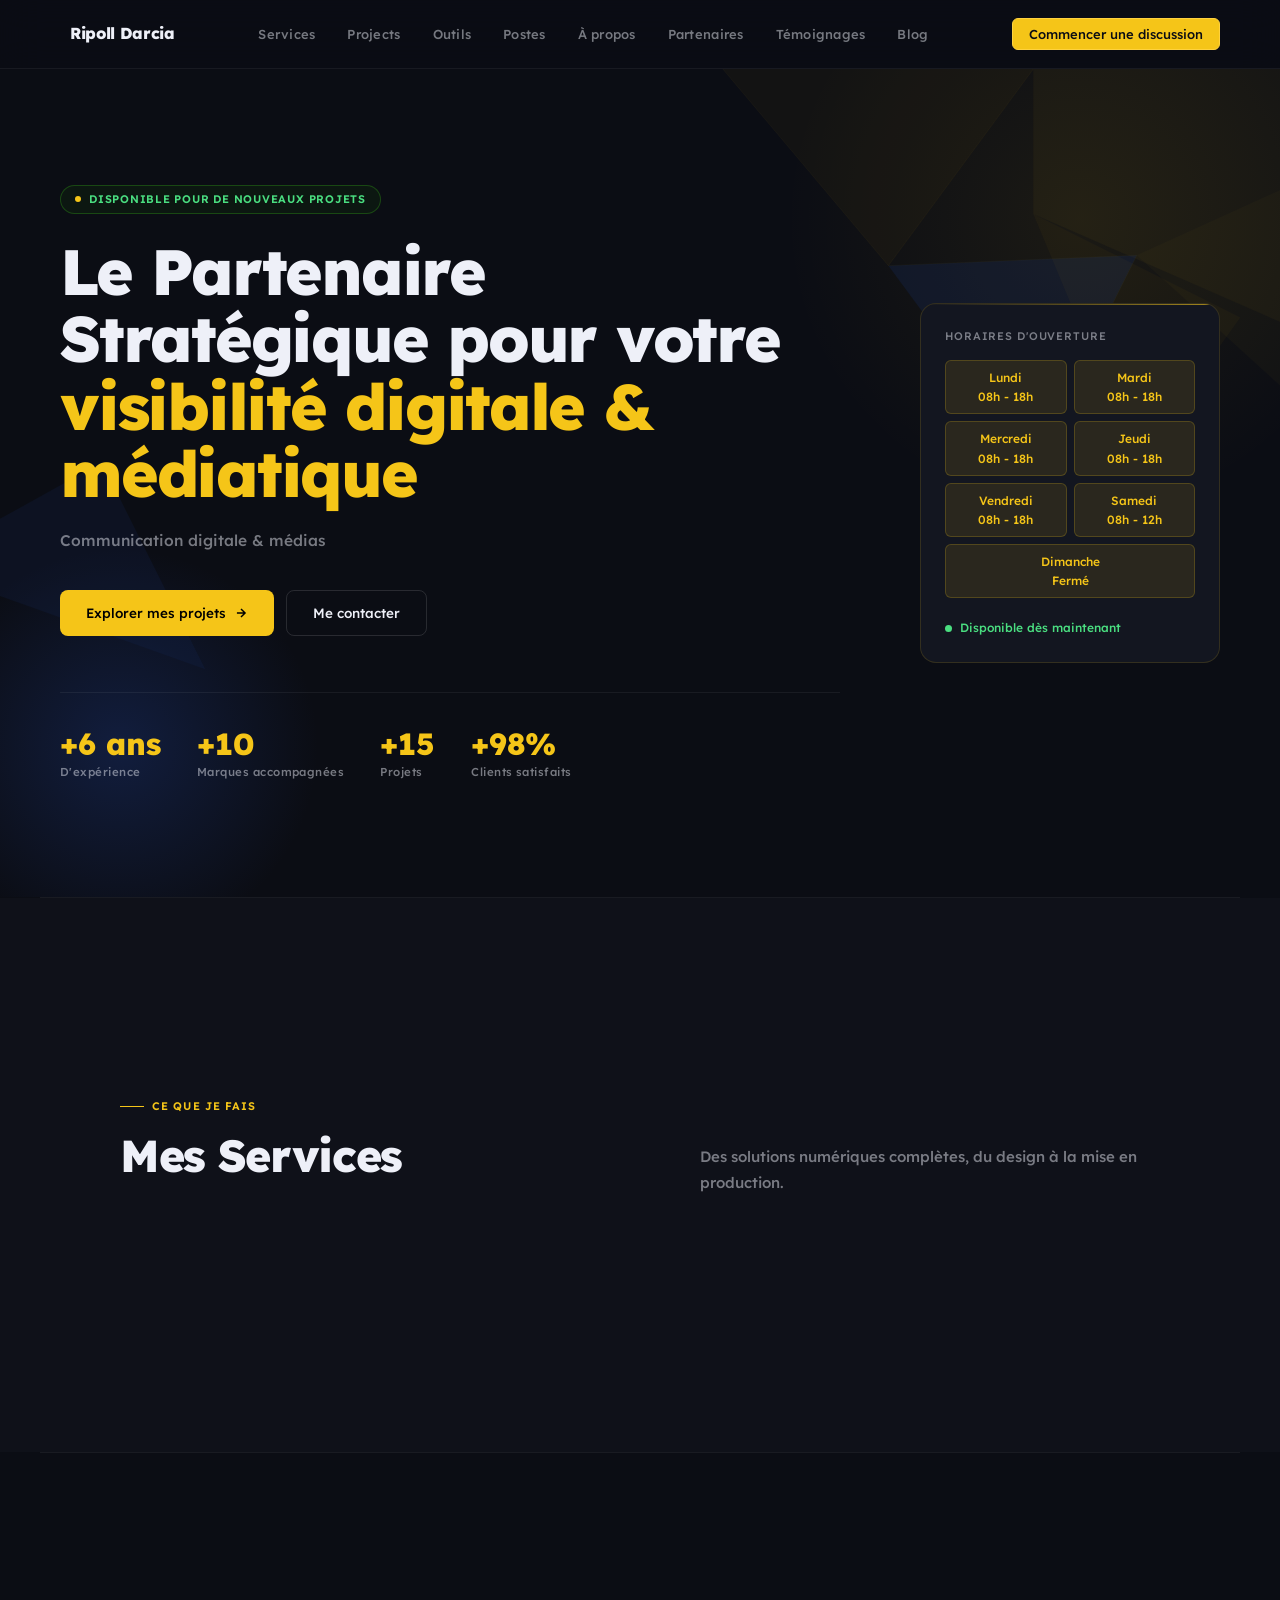
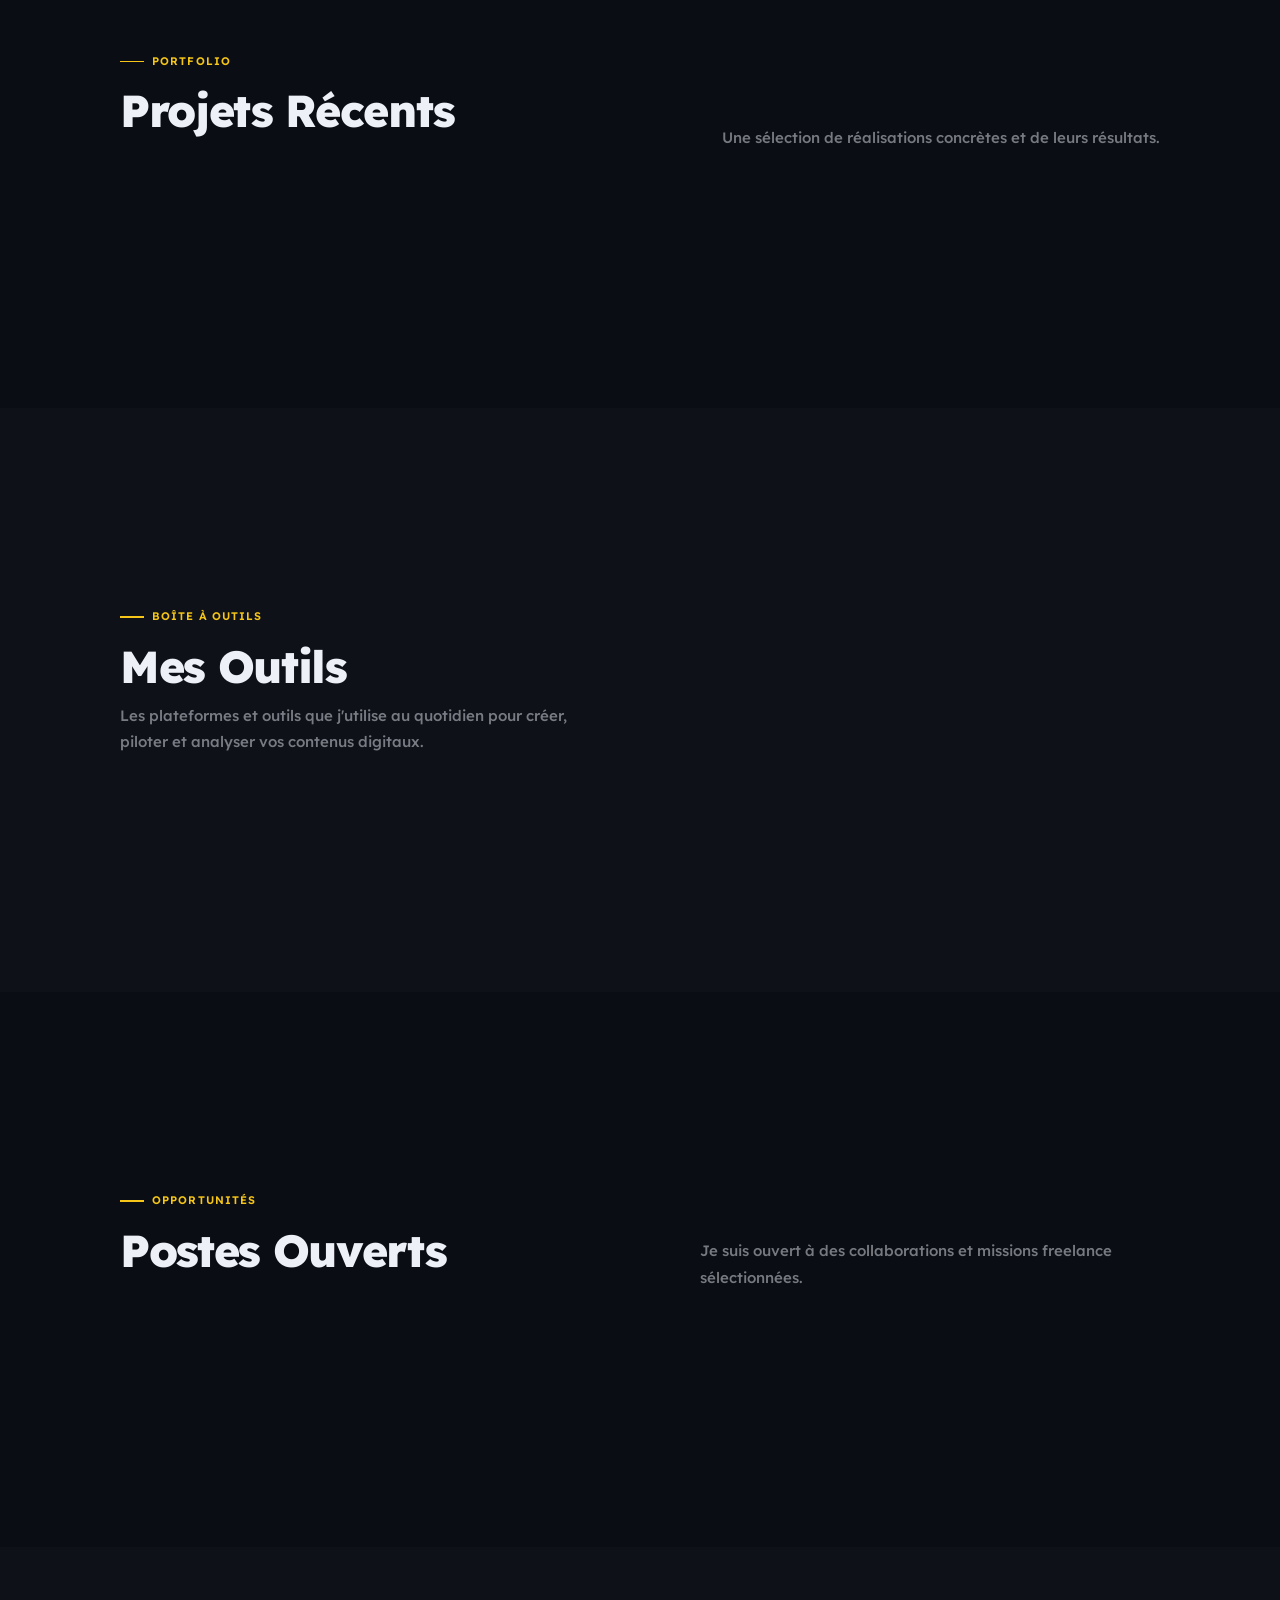
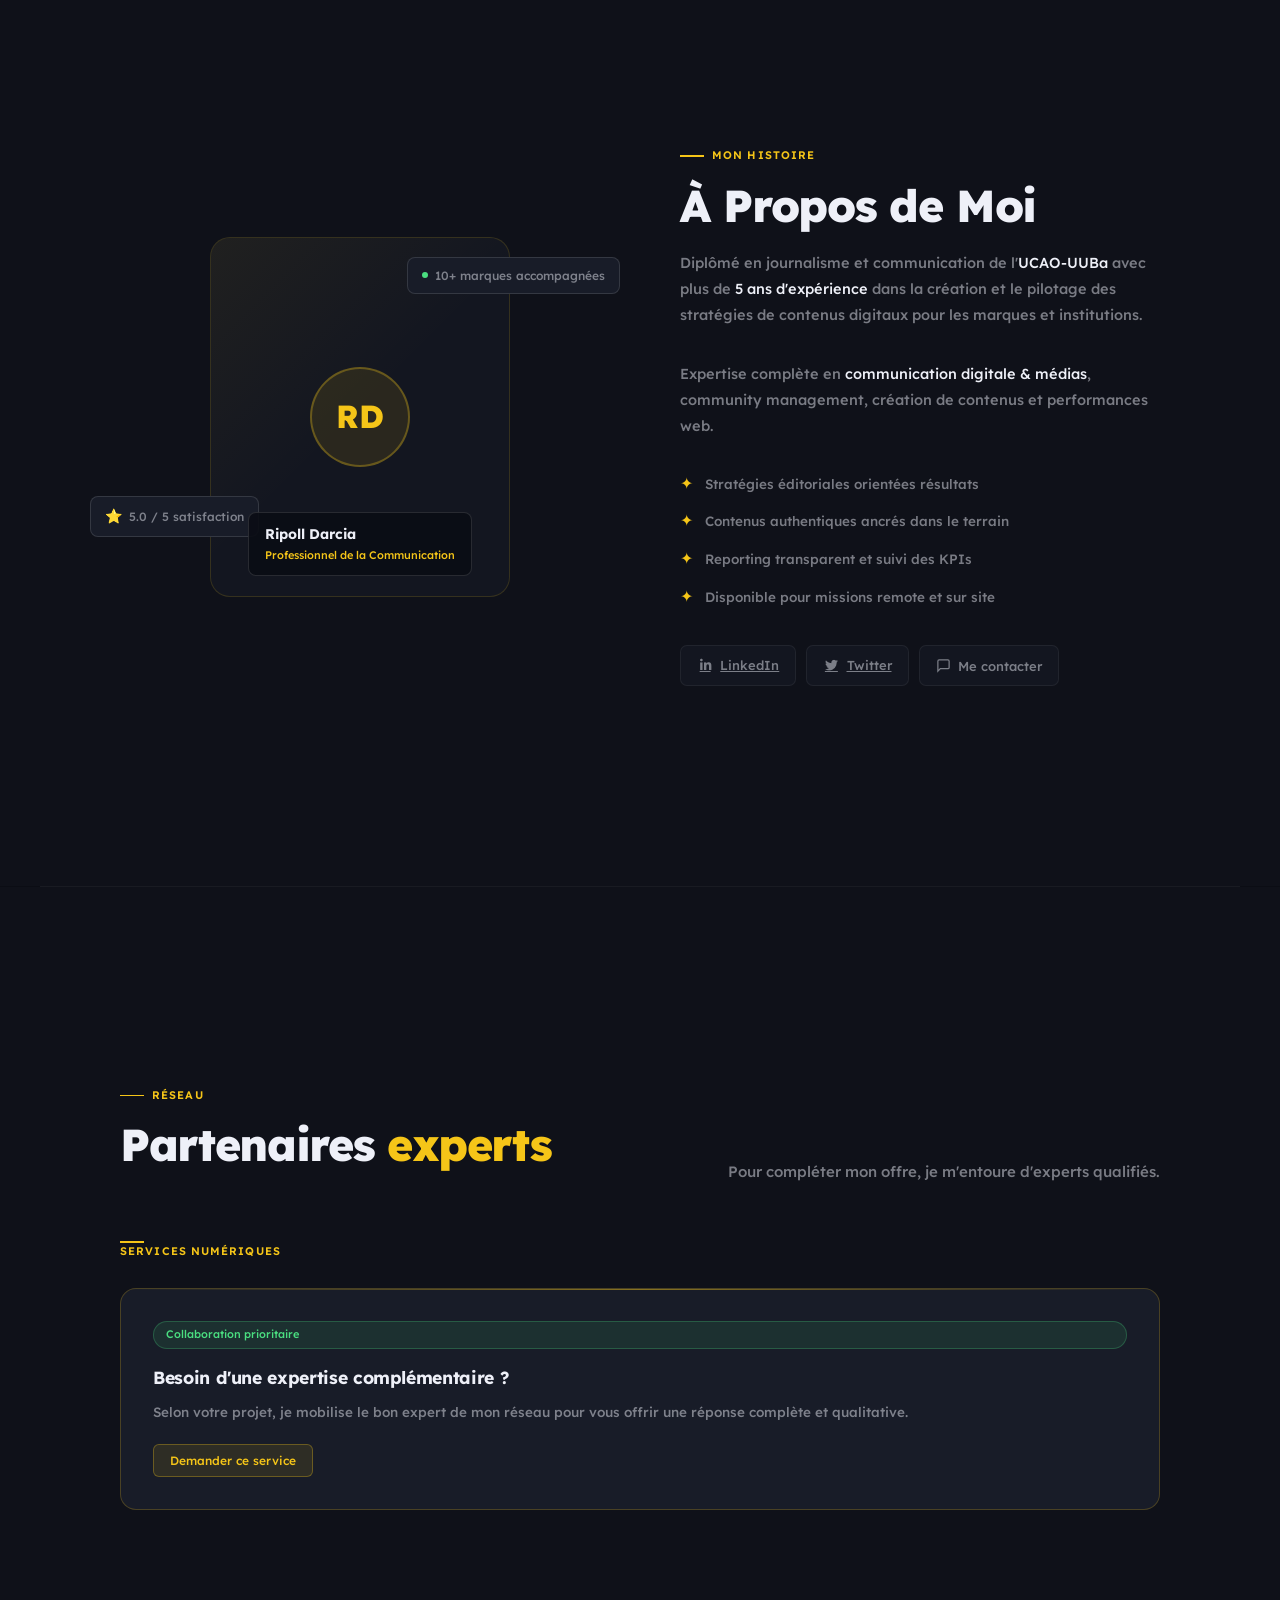
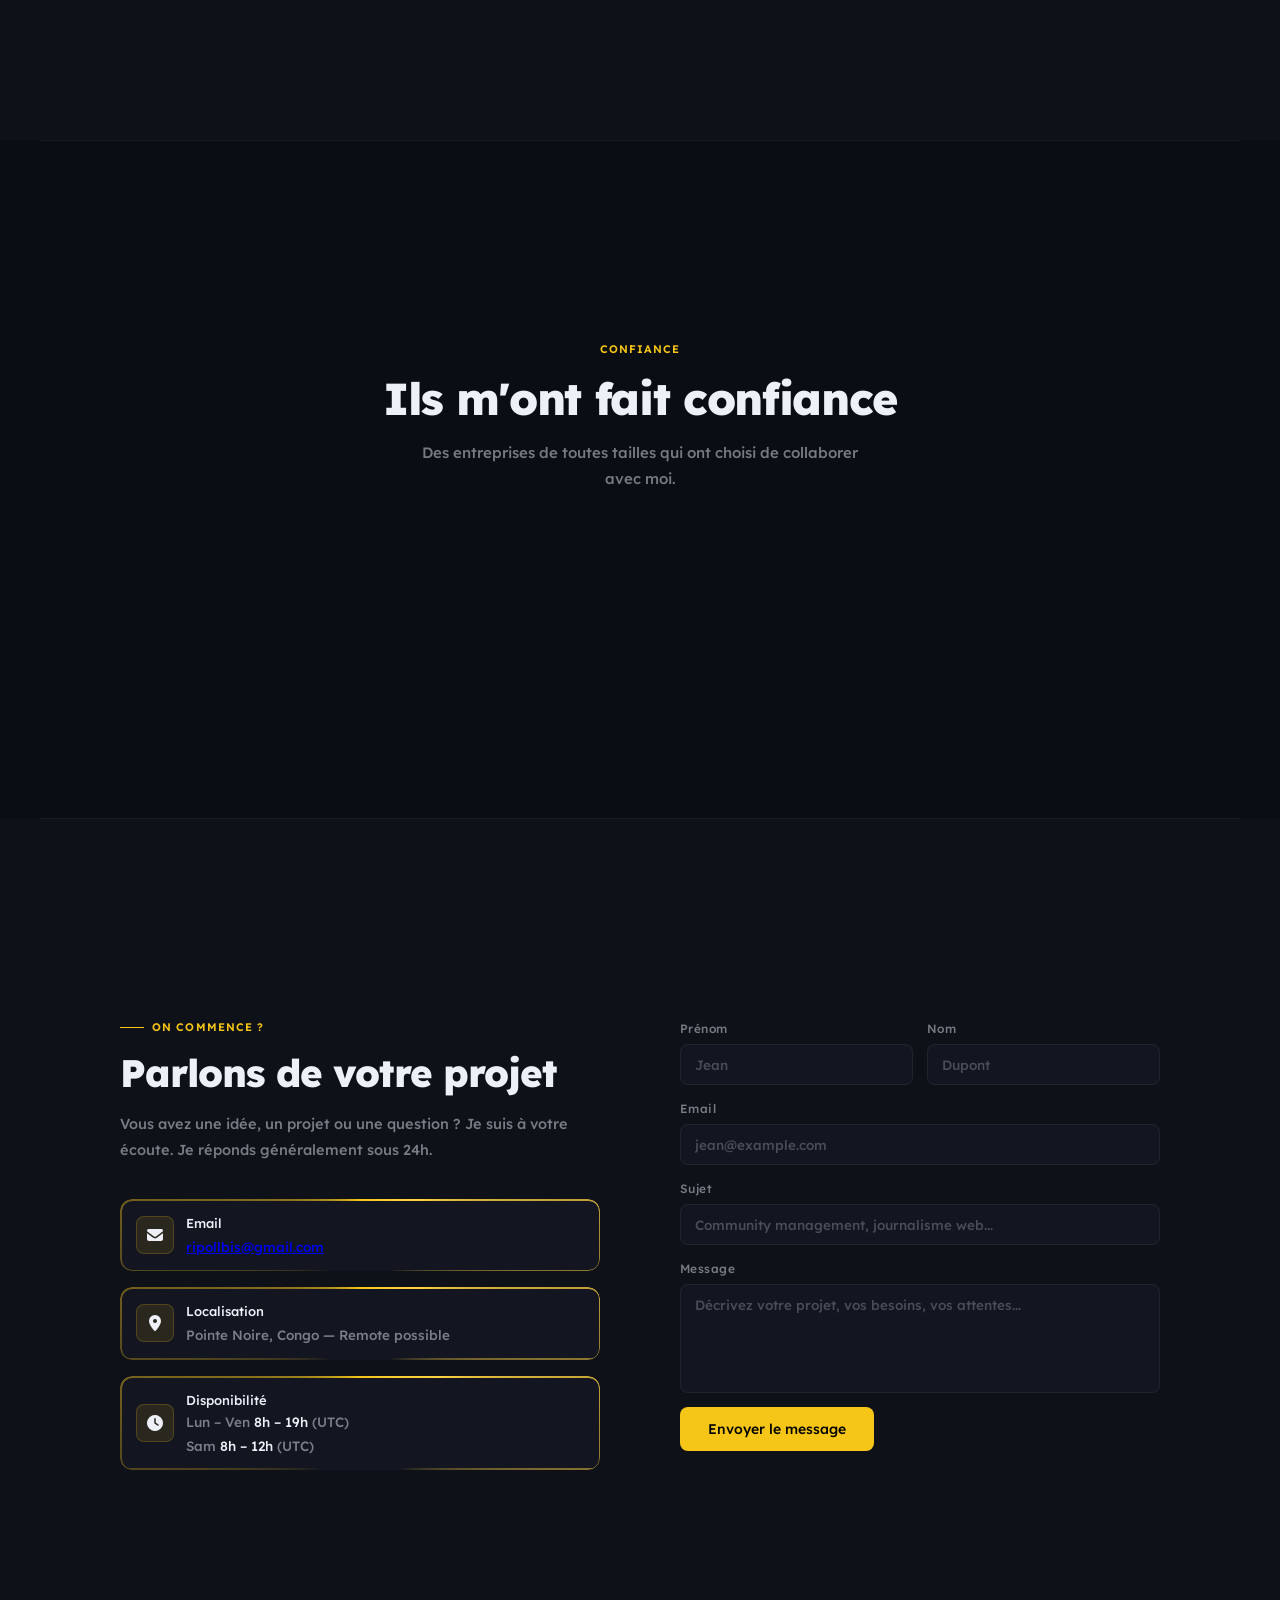
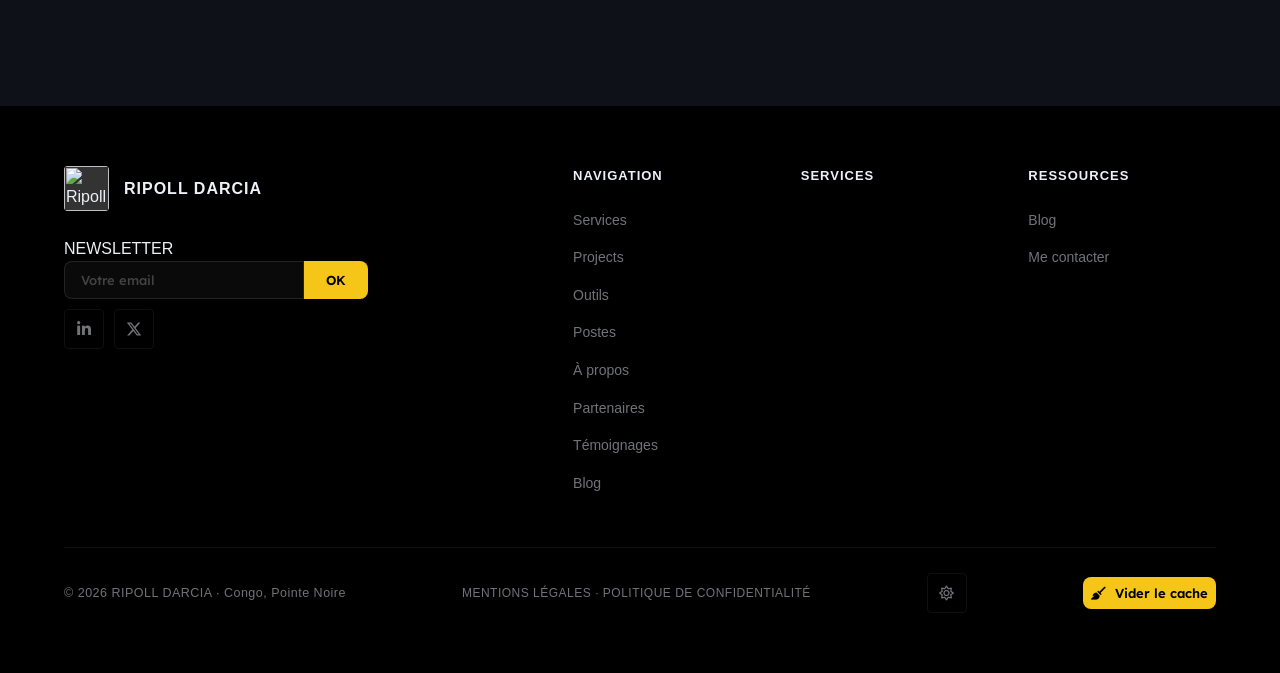
==== index.html @ 45a72f87 "perf: CSS non-bloquant, scripts en parallèle, images optimisées, llms.txt" ====
<html lang="fr">

<head>
  <meta charset="UTF-8">
  <meta name="viewport" content="width=device-width, initial-scale=1.0">

  <title>Ripoll Darcia — Professionel de la communication</title>
  <meta name="description"
    content="Ripoll Darcia Bissambou — Professionnel de la communication avec 5 ans d'expérience. Stratégie de contenu, gestion des réseaux sociaux, création de contenus visuels et vidéo pour les marques et institutions.">
  <meta name="keywords"
    content="Darcia Ripoll, Social Media Manager, SMM, Stratège de Contenu, Web Performance, Figma, WordPress, Porto, Brazzaville, Pointe-Noire, Congo, Bamako, Journaliste, Professionnel de la communication, Community Manager, Création de contenu, Gestion des réseaux sociaux, Stratégie de contenu, Communication digitale, Médias, Marketing digital, Création de contenus visuels et vidéo, Gestion de projets digitaux, Optimisation des performances web, Analyse des données et reporting, Développement de la présence en ligne, Branding et identité visuelle, Campagnes publicitaires en ligne, Rédaction de contenu engageant, Veille concurrentielle et tendances du marché">

  <link rel="canonical" href="https://ripolldarcia.com/">

  <!-- 1. Google Search Console Verification -->
  <meta name="google-site-verification" content="n1QM8f1qUbRO4HM4lzlkQDVwCcPS6lWUjdLVKCuWdDY"
    id="meta-google-verification" />

  <!-- 2. Microsoft Clarity Analytics -->
  <script type="text/javascript">
    (function (c, l, a, r, i, t, y) {
      c[a] = c[a] || function () { (c[a].q = c[a].q || []).push(arguments) };
      t = l.createElement(r); t.async = 1; t.src = "https://www.clarity.ms/tag/" + i;
      y = l.getElementsByTagName(r)[0]; y.parentNode.insertBefore(t, y);
    })(window, document, "clarity", "script", "uvmiwejeow");
  </script>

  <!-- Open Graph / Facebook -->
  <meta property="og:type" content="website">
  <meta property="og:url" content="https://ripolldarcia.com/">
  <meta property="og:title" content="Ripoll Darcia — Professionnel de la communication">
  <meta property="og:description"
    content="Professionnel de la communication avec 5 ans d'expérience. Stratégie de contenu, gestion des réseaux sociaux et création de contenus pour les marques.">
  <meta property="og:image" content="https://ripolldarcia.com/assets/image/og-cover.jpg">

  <!-- Twitter Card -->
  <meta name="twitter:card" content="summary_large_image">
  <meta name="twitter:title" content="Ripoll Darcia — Professionnel de la communication">
  <meta name="twitter:description"
    content="Professionnel de la communication avec 5 ans d'expérience. Stratégie de contenu, gestion des réseaux sociaux et création de contenus pour les marques.">
  <meta name="twitter:image" content="https://ripolldarcia.com/assets/image/og-cover.jpg">

  <!-- Favicons -->
  <link rel="icon" type="image/x-icon" href="/favicon.ico">
  <link rel="icon" type="image/png" sizes="32x32" href="/assets/image/favicon-32x32.png">
  <link rel="icon" type="image/png" sizes="16x16" href="/assets/image/favicon-16x16.png">
  <link rel="apple-touch-icon" sizes="180x180" href="/assets/image/apple-touch-icon.png">
  <link rel="apple-touch-icon" sizes="192x192" href="/assets/image/android-chrome-192x192.png">
  <link rel="apple-touch-icon" sizes="512x512" href="/assets/image/android-chrome-512x512.png">


  <!-- Données structurées Schema.org (Person & Organization) -->
  <script type="application/ld+json">
  {
    "@context": "https://schema.org",
    "@type": "Person",
    "name": "Ripoll Darcia",
    "url": "https://ripolldarcia.com/",
    "jobTitle": ["Professionnel de la communication", "Journaliste", "Community Manager"],
    "email": "mailto:ripollbis@gmail.com",
    "sameAs": [
      "https://linkedin.com/in/ripolldarcia"
    ]
  }
  </script>

  <!-- Preload Polices (Performance) -->
  <link rel="preload" href="/assets/fonts/lexend-v26-latin-500.woff2" as="font" type="font/woff2" crossorigin>
  <link rel="preload" href="/assets/fonts/lexend-v26-latin-700.woff2" as="font" type="font/woff2" crossorigin>
  <link rel="preload" href="/assets/fonts/lexend-v26-latin-800.woff2" as="font" type="font/woff2" crossorigin>

  <script src="/script/theme.js"></script> <!-- ← ajouter ici, avant les <link> CSS -->

  <!-- Stylesheets -->
  <link rel="stylesheet" href="/css/style.css">
  <link rel="stylesheet" href="/css/contact-modal.css">
  <link rel="stylesheet" href="/css/blog.css">
  <link rel="stylesheet" href="/css/telephone.css">
  <link rel="stylesheet" href="/css/tablette.css">
  <link rel="stylesheet" href="/css/desktop.css">
  <link rel="stylesheet" href="/css/light.css"> <!-- ← ajouter en dernier, après tous les autres CSS -->
  <!-- Chargement non-bloquant : le navigateur télécharge le CSS en tâche de
       fond (comme s'il était pour l'impression, donc pas prioritaire pour le
       premier rendu), puis on le "active" une fois chargé. Gain direct sur
       le rendu initial, surtout sur mobile où ce fichier (92KB) retardait
       l'affichage. Le <noscript> garantit l'icône même sans JS. -->
  <link rel="stylesheet" href="/assets/icons/css/all.min.css" media="print" onload="this.media='all'">
  <noscript><link rel="stylesheet" href="/assets/icons/css/all.min.css"></noscript>
  <!-- Netlify Identity (Si nécessaire) -->
  <!-- <script src="https://identity.netlify.com/v1/netlify-identity-widget.js" id="script-netlify-identity"></script> -->
</head>

<body>

  <!-- ════════════ NAVBAR ════════════ -->
  <nav class="nav">
    <!-- <a href="/" class="logo">
      <div>
        <i class="fas fa-bars"></i>
      </div>
      <div class="logo-icon">
        <div class="logo-icon-inner">R</div>
        Ripoll<em>Darcia</em>
      </div>
    </a> -->
    <span class="logo">
      <div>
        <i class="fas fa-bars"></i>
      </div>
      <span class="logo">Ripoll Darcia</span>
    </span>
    <ul class="nav-links">
      <li><a href="#services" onclick="navigateToSection('services', event)">Services</a></li>
      <li><a href="#projects" onclick="navigateToSection('projects', event)">Projects</a></li>
      <li><a href="#outils" onclick="navigateToSection('outils', event)">Outils</a></li>
      <li><a href="#postes" onclick="navigateToSection('postes', event)">Postes</a></li>
      <li><a href="#apropos" onclick="navigateToSection('apropos', event)">À propos</a></li>
      <li><a href="#partenaires" onclick="navigateToSection('partenaires', event)">Partenaires</a></li>
      <li><a href="#temoignages" onclick="navigateToSection('temoignages', event)">Témoignages</a></li>
      <li><a href="#blog" onclick="event.preventDefault(); navigateTo('blog');">Blog</a></li>
    </ul>
    <div class="nav-actions">
      <button class="btn-ghost">Commencer une discussion</button>
    </div>
  </nav>
  <nav class="side">
    <div class="sideGauche">
      <span class="sidelogo">
        <div class="sidelogo-fabar">
          <i class="fas fa-bars"></i>
        </div>
        <div class="sidelogo-icon">
          <div class="sidelogo-icon-inner">R</div>
          Ripoll<em>Darcia</em>
        </div>
      </span>
      <ul class="sidenav-links">
        <li><a href="#services" onclick="navigateToSection('services', event)">Services</a></li>
        <li><a href="#projects" onclick="navigateToSection('projects', event)">Projects</a></li>
        <li><a href="#outils" onclick="navigateToSection('outils', event)">Outils</a></li>
        <li><a href="#postes" onclick="navigateToSection('postes', event)">Postes</a></li>
        <li><a href="#apropos" onclick="navigateToSection('apropos', event)">À propos</a></li>
        <li><a href="#partenaires" onclick="navigateToSection('partenaires', event)">Partenaires</a></li>
        <li><a href="#temoignages" onclick="navigateToSection('temoignages', event)">Témoignages</a></li>
        <li><a href="#blog" onclick="navigateTo('blog'); return false;">Blog</a></li>
      </ul>
      <div class="sidenav-actions">
        <button class="sidebtn-ghost">Commencer une discussion</button>
      </div>
    </div>
    <div class="sideDroite"></div>
  </nav>

  <!-- Vue Accueil / Portfolio -->
  <main id="view-index">


    <!-- ════════════ HERO ════════════ -->
    <section class="hero" id="hero">
      <div id="skeleton-hero" class="skeleton-overlay">
        <div class="skeleton-block" style="width:40%;height:20px;"></div>
        <div class="skeleton-block" style="width:70%;height:48px;"></div>
        <div class="skeleton-block" style="width:90%;height:16px;"></div>
      </div>
      <div class="hero-bg">
        <div class="glow glow-gold"></div>
        <div class="glow glow-blue"></div>
        <svg class="herobgsvg" viewBox="0 0 1400 800" preserveAspectRatio="xMidYMid slice"
          xmlns="http://www.w3.org/2000/svg">
          <polygon points="780,0 1080,0 940,190" fill="rgba(245,197,24,0.03)"></polygon>
          <polygon points="1080,0 1400,0 1400,280 1080,140" fill="rgba(245,197,24,0.04)"></polygon>
          <polygon points="1180,180 1400,80 1400,380" fill="rgba(245,197,24,0.025)"></polygon>
          <polygon points="940,190 1180,180 1080,380" fill="rgba(20,40,90,0.3)"></polygon>
          <polygon points="1080,140 1280,240 1180,380" fill="rgba(245,197,24,0.03)"></polygon>
          <polygon points="0,480 180,380 280,580" fill="rgba(20,40,90,0.2)"></polygon>
          <line x1="780" y1="0" x2="940" y2="190" stroke="rgba(245,197,24,0.07)" stroke-width="0.5"></line>
          <line x1="1080" y1="0" x2="940" y2="190" stroke="rgba(245,197,24,0.07)" stroke-width="0.5"></line>
          <line x1="940" y1="190" x2="1180" y2="180" stroke="rgba(245,197,24,0.055)" stroke-width="0.5"></line>
          <line x1="1180" y1="180" x2="1080" y2="380" stroke="rgba(245,197,24,0.055)" stroke-width="0.5"></line>
        </svg>
      </div>

      <div class="hero-inner">
        <div class="hero-left">
          <div class="hero-badge" data-cms="hero.badgeTexte">
            <span class="pulse-dot"></span>
            Disponible pour de nouveaux projets
          </div>
          <h1 class="hero-title" data-cms="hero.Entete">
            Le Partenaire Stratégique pour votre
            <span class="gold">visibilité digitale &amp; médiatique</span>
          </h1>
          <p class="hero-desc" data-cms="hero.sousTitre">
            Communication digitale &amp; médias
          </p>
          <div class="hero-btns">
            <a href="#projects" class="cta-main">
              Explorer mes projets
              <svg width="14" height="14" viewBox="0 0 24 24" fill="none" stroke="currentColor" stroke-width="2.5">
                <path d="M5 12h14M12 5l7 7-7 7"></path>
              </svg>
            </a>
            <button class="cta-outline">Me contacter</button>
          </div>
          <div class="hero-stats">
            <div>
              <div class="stat-num" data-cms=" hero.statExperience">+6 ans</div>
              <div class="stat-lbl">D'expérience</div>
            </div>
            <div>
              <div class="stat-num">+10</div>
              <div class="stat-lbl">Marques accompagnées</div>
            </div>
            <div>
              <div class="stat-num">+15</div>
              <div class="stat-lbl">Projets</div>
            </div>
            <div>
              <div class="stat-num">+98%</div>
              <div class="stat-lbl">Clients satisfaits</div>
            </div>
          </div>
        </div>

        <!-- À VALIDER PAR LE CLIENT -->
        <div class="hero-card">
          <div class="card-head">Horaires d'ouverture</div>
          <div class="tech-grid">
            <div class="tech-pill on">Lundi <br> 08h - 18h</div>
            <div class="tech-pill on">Mardi <br> 08h - 18h</div>
            <div class="tech-pill on">Mercredi <br> 08h - 18h</div>
            <div class="tech-pill on">Jeudi <br> 08h - 18h</div>
            <div class="tech-pill on">Vendredi <br> 08h - 18h</div>
            <div class="tech-pill on">Samedi <br> 08h - 12h</div>
            <div class="tech-pill on">Dimanche <br> Fermé</div>
          </div>
          <div class="avail">
            <span class="avail-dot"></span>
            Disponible dès maintenant
          </div>
        </div>
      </div>
    </section>

    <!-- ════════════ SERVICES ════════════ -->
    <div class="divider"></div>
    <div id="services" class="full-section" style="background: var(--bg2);">
      <div id="skeleton-services" class="skeleton-overlay">
        <div class="skeleton-cards">
          <div class="skeleton-block skeleton-card"></div>
          <div class="skeleton-block skeleton-card"></div>
          <div class="skeleton-block skeleton-card"></div>
        </div>
      </div>

      <div class="section-inner section">

        <div class="section-header fade-in visible">
          <div>
            <div class="section-tag">Ce que je fais</div>
            <h2 class="section-title">Mes Services</h2>
          </div>
          <p class="section-subtitle">Des solutions numériques complètes, du design à la mise en production.</p>
        </div>

        <div class="services-grid">
        </div>
      </div>
    </div>

    <!-- ════════════ PROJECTS ════════════ -->
    <div class="divider"></div>
    <div id="projects" class="full-section" style="background: var(--bg);">
      <div id="skeleton-projets" class="skeleton-overlay">
        <div class="skeleton-cards">
          <div class="skeleton-block skeleton-card"></div>
          <div class="skeleton-block skeleton-card"></div>
          <div class="skeleton-block skeleton-card"></div>
        </div>
      </div>
      <div class="section-inner section">

        <div class="section-header fade-in visible">
          <div>
            <div class="section-tag">Portfolio</div>
            <h2 class="section-title">Projets Récents</h2>
          </div>
          <p class="section-subtitle">Une sélection de réalisations concrètes et de leurs résultats.</p>
        </div>

        <div class="projects-grid" id="projets-container">
        </div>
      </div>
    </div>

    <!-- ════════════ OUTILS ════════════ -->
    <div class="divider"></div>
    <div id="outils" class="full-section" style="background: var(--bg2);">
      <div id="skeleton-outils" class="skeleton-overlay">
        <div class="skeleton-block" style="width:50%;height:16px;margin-bottom:8px;"></div>
        <div class="skeleton-block" style="width:100%;height:10px;"></div>
        <div class="skeleton-block" style="width:100%;height:10px;"></div>
        <div class="skeleton-icons">
          <div class="skeleton-block skeleton-icon"></div>
          <div class="skeleton-block skeleton-icon"></div>
          <div class="skeleton-block skeleton-icon"></div>
          <div class="skeleton-block skeleton-icon"></div>
        </div>
      </div>
      <div class="section-inner section">

        <div class="tools-wrapper">
          <!-- À VALIDER PAR LE CLIENT -->
          <div class="tools-text fade-in visible">
            <div class="section-tag">Boîte à outils</div>
            <h2 class="section-title">Mes Outils</h2>
            <p class="section-subtitle" style="margin-bottom: 36px;">Les plateformes et outils que j'utilise au
              quotidien
              pour créer, piloter et analyser vos contenus digitaux.</p>

            <div class="skill-bars">
            </div>
          </div>

          <div class="fade-in visible" style="transition-delay: 0.15s;">
            <div class="tools-grid">
            </div>
          </div>
        </div>
      </div>
    </div>

    <!-- ════════════ POSTES ════════════ -->
    <div class="divider"></div>
    <div id="postes" class="full-section" style="background: var(--bg);">
      <div id="skeleton-postes" class="skeleton-overlay">
        <div class="skeleton-block skeleton-row"></div>
        <div class="skeleton-block skeleton-row"></div>
      </div>
      <div class="section-inner section">

        <div class="section-header fade-in visible">
          <div>
            <div class="section-tag">Opportunités</div>
            <h2 class="section-title">Postes Ouverts</h2>
          </div>
          <p class="section-subtitle">Je suis ouvert à des collaborations et missions freelance sélectionnées.</p>
        </div>

        <div class="postes-grid" id="postes-container">
        </div>
      </div>
    </div>

    <!-- ════════════ À PROPOS ════════════ -->
    <div class="divider"></div>
    <div id="apropos" class="full-section" style="background: var(--bg2);">
      <div id="skeleton-apropo" class="skeleton-overlay" style="flex-direction:row;align-items:center;gap:32px;">
        <div class="skeleton-block skeleton-circle"></div>
        <div style="flex:1;display:flex;flex-direction:column;gap:12px;">
          <div class="skeleton-block" style="width:60%;height:24px;"></div>
          <div class="skeleton-block" style="width:100%;height:16px;"></div>
          <div class="skeleton-block" style="width:100%;height:16px;"></div>
        </div>
      </div>
      <div class="section-inner section">

        <div class="apropos-grid">
          <div class="apropos-visual fade-in visible">
            <div class="avatar-frame">
              <div class="avatar-placeholder">RD</div>
              <div class="frame-badge">
                <div class="frame-badge-name" data-cms="apropo.Titre">Ripoll Darcia </div>
                <div class="frame-badge-role">Professionnel de la Communication</div>
              </div>
            </div>
            <div class="float-chip chip1">
              <span class="chip-dot"></span>
              <span style="font-size: 12px; color: var(--muted);">10+ marques accompagnées</span>
            </div>
            <div class="float-chip chip2">
              <span style="font-size: 14px;">⭐</span>
              <span style="font-size: 12px; color: var(--muted);">5.0 / 5 satisfaction</span>
            </div>
          </div>

          <div class="apropos-text fade-in visible" style="transition-delay: 0.15s;">
            <div class="section-tag">Mon histoire</div>
            <h2 class="section-title">À Propos de Moi</h2>
            <p class="about-body" data-cms="apropo.Paragraphe1">
              Diplômé en journalisme et communication de l'<strong>UCAO-UUBa</strong> avec plus de
              <strong>5 ans d'expérience</strong> dans la création et le pilotage des stratégies de contenus digitaux
              pour les marques et institutions.
            </p>
            <p class="about-body" data-cms="apropo.Paragraphe2">
              Expertise complète en <strong>communication digitale &amp; médias</strong>, community management,
              création de contenus et performances web.
            </p>

            <div class="values-list" data-cms="apropo.points_forts">
              <div class="value-item"><span class="value-check">✦</span>Stratégies éditoriales orientées résultats</div>
              <div class="value-item"><span class="value-check">✦</span>Contenus authentiques ancrés dans le terrain
              </div>
              <div class="value-item"><span class="value-check">✦</span>Reporting transparent et suivi des KPIs</div>
              <div class="value-item"><span class="value-check">✦</span>Disponible pour missions remote et sur site
              </div>
            </div>

            <div class="social-row">
              <a href="https://linkedin.com/in/ripolldarcia" target="_blank" rel="noopener" class="social-btn"
                data-cms="apropo.LinkedIn">
                <i class="fa-brands fa-linkedin-in"></i>
                LinkedIn
              </a>
              <a href="https://twitter.com/ripolldarcia" target="_blank" rel="noopener" class="social-btn"
                data-cms="apropo.Twitter">
                <i class="fa-brands fa-twitter"></i>
                Twitter
              </a>
              <button class="social-btn">
                <svg width="15" height="15" viewBox="0 0 24 24" fill="none" stroke="currentColor" stroke-width="2">
                  <path d="M21 15a2 2 0 0 1-2 2H7l-4 4V5a2 2 0 0 1 2-2h14a2 2 0 0 1 2 2z"></path>
                </svg>
                Me contacter
              </button>
            </div>
          </div>
        </div>
      </div>
    </div>

    <!-- ════════════ PARTENAIRES — Réseau d'experts ════════════ -->
    <div class="divider"></div>
    <div id="partenaires" class="full-section" style="background: var(--bg2);">
      <div id="skeleton-partenaires" class="skeleton-overlay">
        <div class="skeleton-cards">
          <div class="skeleton-block skeleton-card"></div>
          <div class="skeleton-block skeleton-card"></div>
          <div class="skeleton-block skeleton-card"></div>
        </div>
      </div>
      <div class="section-inner section">

        <div class="section-header fade-in visible">
          <div>
            <div class="section-tag">Réseau</div>
            <h2 class="section-title">Partenaires <span style="color: var(--accent);">experts</span></h2>
          </div>
          <p class="section-subtitle">Pour compléter mon offre, je m'entoure d'experts qualifiés.</p>
        </div>

        <div class="partenaires-category fade-in visible">
          <div class="section-tag partenaires-category-label">Services numériques</div>

          <!-- Carte mise en avant -->
          <div class="service-card partenaires-card partenaires-card--featured fade-in visible">
            <span class="poste-badge badge-open partenaires-featured-badge">Collaboration prioritaire</span>
            <div class="service-name">Besoin d'une expertise complémentaire ?</div>
            <p class="service-desc">Selon votre projet, je mobilise le bon expert de mon réseau pour vous offrir une
              réponse complète et qualitative.</p>
            <a href="#contact" class="apply-btn partenaires-cta">Demander ce service</a>
          </div>

          <div class="partenaires-grid" id="partenaires-container">
          </div><!-- /#partenaires-container -->
        </div><!-- /.partenaires-category -->

      </div>
    </div>

    <!-- ════════════ TEMOIGNAGES ════════════ -->
    <div class="divider"></div>
    <div id="temoignages" class="full-section" style="background: var(--bg);">
      <div id="skeleton-temoignages" class="skeleton-overlay">
        <div class="skeleton-cards">
          <div class="skeleton-block skeleton-card"></div>
          <div class="skeleton-block skeleton-card"></div>
          <div class="skeleton-block skeleton-card"></div>
        </div>
      </div>
      <div class="section-inner section">

        <div class="partners-intro fade-in visible">
          <div class="section-tag">Confiance</div>
          <h2 class="section-title">Ils m'ont fait confiance</h2>
          <p class="section-subtitle">Des entreprises de toutes tailles qui ont choisi de collaborer avec moi.</p>
        </div>

        <div class="partners-track-wrap fade-in visible">
          <div class="partners-track">
          </div>
        </div>

        <div class="testimonial-grid">
        </div>
      </div>
    </div>

    <!-- ════════════ CONTACT ════════════ -->
    <div class="divider"></div>
    <div id="contact" class="full-section" style="background: var(--bg2);">
      <div class="section-inner section">

        <div class="contact-inner">
          <div class="contact-left fade-in visible">
            <div class="section-tag">On commence ?</div>
            <h2 class="section-title">Parlons de votre projet</h2>
            <p class="contact-desc">
              Vous avez une idée, un projet ou une question ? Je suis à votre écoute. Je réponds généralement sous 24h.
            </p>

            <div class="contact-info">
              <div class="contact-item">
                <div class="contact-icon-wrap"><i class="fa-solid fa-envelope"></i></div>
                <div class="contact-item-text">
                  <strong>Email</strong>
                  <a href="mailto:ripollbis@gmail.com" data-cms="apropo.Email">ripollbis@gmail.com</a>
                </div>
              </div>
              <div class="contact-item">
                <div class="contact-icon-wrap"><i class="fa-solid fa-location-dot"></i></div>
                <div class="contact-item-text">
                  <strong>Localisation</strong>
                  Pointe Noire, Congo — Remote possible
                </div>
              </div>
              <div class="contact-item">
                <div class="contact-icon-wrap"><i class="fa-solid fa-clock"></i></div>
                <div class="contact-item-text">
                  <strong>Disponibilité</strong>
                  <div class="contact-hours">
                    <span>Lun – Ven <b>8h – 19h</b> (UTC)</span>
                    <span>Sam <b>8h – 12h</b> (UTC)</span>
                  </div>
                </div>
              </div>
            </div>

          </div>

          <div class="fade-in visible" style="transition-delay: 0.15s;">
            <form name="contact">
              <p hidden><label>Ne pas remplir : <input name="bot-field"></label></p>
              <div class="contact-form">
                <div class="form-row">
                  <div class="form-group">
                    <label class="form-label" for="contact-prenom">Prénom</label>
                    <input id="contact-prenom" name="prenom" type="text" class="form-input" placeholder="Jean" required>
                  </div>
                  <div class="form-group">
                    <label class="form-label" for="contact-nom">Nom</label>
                    <input id="contact-nom" name="nom" type="text" class="form-input" placeholder="Dupont" required>
                  </div>
                </div>
                <div class="form-group">
                  <label class="form-label" for="contact-email">Email</label>
                  <input id="contact-email" name="email" type="email" class="form-input" placeholder="jean@example.com"
                    required>
                </div>
                <div class="form-group">
                  <label class="form-label" for="contact-sujet">Sujet</label>
                  <input id="contact-sujet" name="sujet" type="text" class="form-input"
                    placeholder="Community management, journalisme web..." required>
                </div>
                <div class="form-group">
                  <label class="form-label" for="contact-message">Message</label>
                  <textarea id="contact-message" name="message" class="form-textarea" rows="5"
                    placeholder="Décrivez votre projet, vos besoins, vos attentes..." required></textarea>
                </div>
                <button type="submit" class="form-submit">Envoyer le message</button>
              </div>
            </form>
          </div>
        </div>
      </div>
    </div>
  </main>


  <!-- Vue Blog -->
  <main id="view-blog" hidden>
    <div class="blog-page">
      <div id="skeleton-view-blog" class="skeleton-overlay">
        <div class="skeleton-block" style="width:40%;height:24px;"></div>
        <div class="skeleton-block" style="width:70%;height:18px;"></div>
        <div class="skeleton-block" style="width:30%;height:18px;"></div>
        <div class="skeleton-block" style="width:80%;height:18px;"></div>
        <div class="skeleton-cards">
          <div class="skeleton-block skeleton-card"></div>
          <div class="skeleton-block skeleton-card"></div>
        </div>
        <div class="skeleton-block" style="width:30%;height:18px;"></div>
        <div class="skeleton-cards">
          <div class="skeleton-block skeleton-card"></div>
          <div class="skeleton-block skeleton-card"></div>
          <div class="skeleton-block skeleton-card"></div>
        </div>
      </div>

      <div class="blog-hero" id="blog-hero">
        <div class="blog-tag">Actualités & Réflexions</div>
        <h1 data-cms="pageBlog.titre_principal"><br><span></span></h1>
        <p class="blog-hero-desc" data-cms="pageBlog.sous_titre"></p>
        <div class="blog-stats">
          <div>
            <div class="blog-stat-num" id="article-stat-num"></div>
            <div class="blog-stat-lbl">Articles publiés</div>
          </div>
          <div>
            <div class="blog-stat-num" id="abonnes-stat-num"></div>
            <div class="blog-stat-lbl">Abonnés réseaux</div>
          </div>
          <div>
            <div class="blog-stat-num" id="annee-exp-stat-num"></div>
            <div class="blog-stat-lbl">D'expérience</div>
          </div>
        </div>
      </div>

      <div class="filters-bar">
        <button class="filter-btn active" onclick="setFilter('all', this)">Tout voir</button>
        <button class="filter-btn" onclick="setFilter('article', this)">
          <span class="filter-dot" style="background:#f5c518"></span>
          Articles
        </button>
        <button class="filter-btn" onclick="setFilter('linkedin', this)">
          <span class="filter-dot" style="background:#0077B5"></span>
          LinkedIn
        </button>
        <button class="filter-btn" onclick="setFilter('twitter', this)">
          <span class="filter-dot" style="background:#02002c"></span>
          Twitter / X
        </button>
      </div>

      <div class="blog-content">

        <div class="section-label" id="lbl-articles">Articles originaux</div>

        <div class="tag-chips" id="tag-chips" hidden></div>

        <div class="articles-featured" id="section-articles">
          <div class="article-card featured">
            <div class="article-thumb">
              <div class="article-thumb-bg" style="background:linear-gradient(135deg,#0f1a2e,#1a2a4a)"><i
                  class="fa-solid fa-newspaper"></i></div>
              <span class="article-type-badge">À la une</span>
            </div>
            <div class="article-body">
              <div class="article-meta">
                <span class="article-date">2 juin 2026</span>
                <span class="article-read"><i class="fa-regular fa-clock"></i> 8 min de lecture</span>
              </div>
              <div class="article-title">L'IA dans les rédactions : opportunité ou menace pour le journalisme humain ?
              </div>
              <p class="article-excerpt">Depuis l'explosion des outils génératifs, les grandes rédactions mondiales se
                retrouvent face à un choix stratégique majeur. Enquête au cœur des newsrooms qui ont décidé
                d'expérimenter
                — et de celles qui résistent.</p>
              <div class="article-footer">
                <div class="article-tags">
                  <span class="article-tag">IA</span>
                  <span class="article-tag">Journalisme</span>
                  <span class="article-tag">Médias</span>
                </div>
                <a class="read-link">Lire →</a>
              </div>
            </div>
          </div>

          <div class="article-card">
            <div class="article-thumb">
              <div class="article-thumb-bg" style="background:linear-gradient(135deg,#0d1f14,#122b1c)"><i
                  class="fa-solid fa-earth-americas"></i></div>
              <span class="article-type-badge">Analyse</span>
            </div>
            <div class="article-body">
              <div class="article-meta">
                <span class="article-date">28 mai 2026</span>
                <span class="article-read"><i class="fa-regular fa-clock"></i> 5 min</span>
              </div>
              <div class="article-title">Community management en 2026 : les règles ont changé</div>
              <p class="article-excerpt">L'engagement ne suffit plus. Ce qui différencie les marques qui percent de
                celles
                qui stagnent, c'est une nouvelle façon de penser la présence digitale.</p>
              <div class="article-footer">
                <div class="article-tags">
                  <span class="article-tag">CM</span>
                  <span class="article-tag">Stratégie</span>
                </div>
                <a class="read-link">Lire →</a>
              </div>
            </div>
          </div>
        </div>

        <div class="articles-row" id="articles-row2">
          <div class="article-card">
            <div class="article-thumb" style="height:150px">
              <div class="article-thumb-bg" style="background:linear-gradient(135deg,#1a0f2e,#2a1a4a)"><i
                  class="fa-solid fa-microphone-lines"></i></div>
            </div>
            <div class="article-body">
              <div class="article-meta">
                <span class="article-date">20 mai 2026</span>
                <span class="article-read"><i class="fa-regular fa-clock"></i> 4 min</span>
              </div>
              <div class="article-title">Reportage : la vérité derrière les chiffres du chômage</div>
              <p class="article-excerpt">Les statistiques officielles cachent une réalité de terrain bien plus complexe.
                Rencontre avec ceux que les chiffres oublient.</p>
              <div class="article-footer">
                <div class="article-tags"><span class="article-tag">Reportage</span></div>
                <a class="read-link">Lire →</a>
              </div>
            </div>
          </div>
          <div class="article-card">
            <div class="article-thumb" style="height:150px">
              <div class="article-thumb-bg" style="background:linear-gradient(135deg,#1a1a0d,#2a2a12)"><i
                  class="fa-solid fa-chart-simple"></i></div>
            </div>
            <div class="article-body">
              <div class="article-meta">
                <span class="article-date">14 mai 2026</span>
                <span class="article-read"><i class="fa-regular fa-clock"></i> 6 min</span>
              </div>
              <div class="article-title">Infox et désinformation : comment les détecter en 2026 ?</div>
              <p class="article-excerpt">Guide pratique pour vérifier l'information à l'ère des deepfakes et de la
                surcharge informationnelle.</p>
              <div class="article-footer">
                <div class="article-tags"><span class="article-tag">Fact-check</span><span
                    class="article-tag">Médias</span></div>
                <a class="read-link">Lire →</a>
              </div>
            </div>
          </div>
          <div class="article-card">
            <div class="article-thumb" style="height:150px">
              <div class="article-thumb-bg" style="background:linear-gradient(135deg,#0d1a1f,#122838)"><i
                  class="fa-solid fa-trophy"></i></div>
            </div>
            <div class="article-body">
              <div class="article-meta">
                <span class="article-date">7 mai 2026</span>
                <span class="article-read"><i class="fa-regular fa-clock"></i> 3 min</span>
              </div>
              <div class="article-title">5 newsletters qui valent vraiment la peine d'être lues</div>
              <p class="article-excerpt">Ma sélection personnelle des newsletters indépendantes qui font un travail
                journalistique sérieux et original.</p>
              <div class="article-footer">
                <div class="article-tags"><span class="article-tag">Newsletter</span><span
                    class="article-tag">Sélection</span></div>
                <a class="read-link">Lire →</a>
              </div>
            </div>
          </div>
        </div>

        <div class="section-label" id="lbl-social">Sur les réseaux</div>

        <div class="social-wall" id="section-social">

          <div class="social-card linkedin">
            <div class="social-card-header">
              <div class="social-platform">
                <div class="platform-icon"><i class="fa-brands fa-linkedin-in"></i></div>
                <span style="color:rgba(238,240,248,0.7)">LinkedIn</span>
              </div>
              <span class="social-date">Hier, 14h22</span>
            </div>
            <p class="social-content">J'ai animé hier un atelier sur la désinformation pour 80 étudiants en journalisme.
              Ce qui m'a frappé ? Leur capacité à déconstruire une image en moins de 3 minutes. <i
                class="fa-solid fa-magnifying-glass"></i></p>
            <div class="social-card-footer">

              <button class="social-view-btn">Voir sur LinkedIn ↗</button>
            </div>
          </div>


          <div class="social-card twitter">
            <div class="social-card-header">
              <div class="social-platform">
                <div class="platform-icon"><i class="fa-brands fa-x-twitter"></i></div>
                <span style="color:rgba(238,240,248,0.7)">Twitter / X</span>
              </div>
              <span class="social-date">Il y a 3 jours</span>
            </div>
            <p class="social-content">Thread <i class="fa-solid fa-thread"></i> : Ce que personne ne vous dit sur la
              rémunération des journalistes freelance en France en 2026. Chiffres, retours d'expérience, et ce qu'il
              faudrait vraiment changer. (1/12)</p>
            <div class="social-card-footer">

              <button class="social-view-btn">Voir sur X ↗</button>
            </div>
          </div>

          <div class="social-card linkedin">
            <div class="social-card-header">
              <div class="social-platform">
                <div class="platform-icon"><i class="fa-brands fa-linkedin-in"></i></div>
                <span style="color:rgba(238,240,248,0.7)">LinkedIn</span>
              </div>
              <span class="social-date">Il y a 4 jours</span>
            </div>
            <p class="social-content">Mon article sur l'IA dans les rédactions a généré des retours que je n'attendais
              pas. Des chefs de rubrique qui me confient leur anxiété, des jeunes journalistes qui voient ça comme une
              opportunité. Le débat est loin d'être tranché.</p>
            <div class="social-card-footer">

              <button class="social-view-btn">Voir sur LinkedIn ↗</button>
            </div>
          </div>


          <div class="social-card twitter">
            <div class="social-card-header">
              <div class="social-platform">
                <div class="platform-icon"><i class="fa-brands fa-x-twitter"></i></div>
                <span style="color:rgba(238,240,248,0.7)">Twitter / X</span>
              </div>
              <span class="social-date">Il y a 6 jours</span>
            </div>
            <p class="social-content">Rappel : un bon titre ne résume pas l'article. Il donne envie de le lire. C'est
              tout. La différence entre les deux, c'est l'ensemble de la formation journalistique.</p>
            <div class="social-card-footer">

              <button class="social-view-btn">Voir sur X ↗</button>
            </div>
          </div>

        </div>


      </div>

    </div>
  </main>


  <main id="view-article" hidden>
    <div class="blog-page">
      <div id="skeleton-view-article" class="skeleton-overlay">
        <div class="skeleton-block" style="width:30%;height:16px"></div>
        <div class="skeleton-block" style="width:50%;height:14px"></div>
        <div class="skeleton-block" style="width:80%;height:32px"></div>
        <div class="skeleton-block" style="width:100%;height:280px"></div>
        <div class="skeleton-block" style="width:100%;height:18px"></div>
        <div class="skeleton-block" style="width:95%;height:18px"></div>
        <div class="skeleton-block" style="width:90%;height:18px"></div>
        <div class="skeleton-block" style="width:85%;height:18px"></div>
        <div class="skeleton-block" style="width:60%;height:18px"></div>
      </div>

      <div class="article-page">
        <button onclick="navigateTo('blog')" class="article-back">
          <i class="fa-solid fa-arrow-left"></i> Retour aux articles
        </button>

        <!-- Rempli par cms.js selon ?slug= — masqué tant que l'article n'est pas chargé -->
        <article id="article-detail" hidden>
          <div class="article-detail-meta">
            <span class="article-date" id="article-date"></span>
            <div class="article-tags" id="article-tags"></div>
          </div>
          <h1 id="article-titre"></h1>
          <div class="article-cover" id="article-cover" hidden></div>
          <div class="article-detail-body" id="article-contenu"></div>
          <div class="article-actions">
            <button id="article-like-btn" class="like-btn" aria-label="Aimer cet article">
              <i class="fa-regular fa-heart"></i>
              <span class="like-count">0</span>
            </button>
            <div class="share-buttons">
              <button data-share="facebook" aria-label="Partager sur Facebook"><i class="fa-brands fa-facebook-f"></i></button>
              <button data-share="linkedin" aria-label="Partager sur LinkedIn"><i class="fa-brands fa-linkedin-in"></i></button>
              <button data-share="twitter" aria-label="Partager sur X"><i class="fa-brands fa-x-twitter"></i></button>
              <button data-share="whatsapp" aria-label="Partager sur WhatsApp"><i class="fa-brands fa-whatsapp"></i></button>
              <button data-share="copy" aria-label="Copier le lien"><i class="fa-solid fa-link"></i></button>
            </div>
          </div>

          <section class="comments-section">
            <h3 class="comments-title">Commentaires</h3>
            <form id="comment-form" class="comment-form">
              <div class="comment-form-row">
                <input type="text" name="author_name" placeholder="Nom" required maxlength="100">
                <input type="email" name="author_email" placeholder="Email (non publié)" required>
              </div>
              <textarea name="content" placeholder="Votre commentaire" required maxlength="2000"></textarea>
              <input type="text" name="website" class="hp-field" tabindex="-1" autocomplete="off">
              <button type="submit" class="comment-submit-btn">Publier</button>
            </form>
            <div id="comments-list" class="comments-list"></div>
          </section>
        </article>

        <div id="article-notfound" hidden>
          <h1>Article introuvable</h1>
          <p>Cet article n'existe pas ou n'est plus disponible.</p>
          <button onclick="navigateTo('blog')" class="article-back">
            <i class="fa-solid fa-arrow-left"></i> Voir tous les articles
          </button>
        </div>

      </div>
  </main>

  <!-- ════════════ MENTIONS LÉGALES ════════════ -->
  <main id="view-mentions-legales" hidden>
    <div class="blog-page">
      <div class="article-page">
        <button onclick="navigateTo('index')" class="article-back">
          <i class="fa-solid fa-arrow-left"></i> Retour à l'accueil
        </button>
        <h1>Mentions légales</h1>
        <div class="article-detail-body">
          <h2>1. Éditeur du site</h2>
          <p>Nom / Raison sociale : <strong>Ripoll Darcia</strong></p>
          <p>Forme juridique : <strong>Prestataire</strong></p>
          <p>Adresse : <strong>Pointe-Noire, République du Congo</strong></p>
          <p>Téléphone : <strong>+242 06 786 92 31</strong></p>
          <p>E-mail : <strong>ripollbis@gmail.com</strong></p>

          <h2>2. Hébergeur</h2>
          <p>Nom :
          <ul>
            <li><strong>Render</strong></li>
            <li><strong>Netlify</strong></li>
          </ul>
          </p>

          <h2>3. Propriété intellectuelle</h2>
          <p>L'ensemble des éléments présents sur ce site (textes, images, graphismes, logo, icônes, etc.) est protégé
            par le droit d'auteur et le droit des marques. Toute reproduction, représentation, modification ou
            diffusion, totale ou partielle, est interdite sans autorisation écrite préalable.</p>

          <h2>4. Responsabilité</h2>
          <p>L'éditeur ne saurait être tenu responsable des dommages directs ou indirects résultant de l'utilisation du
            site ou de l'impossibilité d'y accéder.</p>
        </div>
      </div>
    </div>
  </main>

  <!-- ════════════ POLITIQUE DE CONFIDENTIALITÉ ════════════ -->
  <main id="view-politique-confidentialite" hidden>
    <div class="blog-page">
      <div class="article-page">
        <button onclick="navigateTo('index')" class="article-back">
          <i class="fa-solid fa-arrow-left"></i> Retour à l'accueil
        </button>
        <h1>Politique de confidentialité</h1>
        <div class="article-detail-body">
          <h2>1. Introduction</h2>
          <p>Cette politique de confidentialité a pour but d'expliquer aux utilisateurs comment leurs données
            personnelles sont collectées, utilisées et protégées, en conformité avec le Règlement Général sur la
            Protection des Données (RGPD).</p>

          <h2>2. Données collectées</h2>
          <p>Nous pouvons collecter les informations suivantes :</p>
          <ul>
            <li>Nom et prénom</li>
            <li>Adresse e-mail</li>
            <li>Numéro de téléphone</li>
            <li>Informations de paiement</li>
            <li>Données de navigation (via cookies)</li>
          </ul>

          <h2>3. Finalités du traitement</h2>
          <p>Vos données sont utilisées pour :</p>
          <ul>
            <li>Traiter et répondre à vos demandes via le formulaire de contact</li>
            <li>Vous envoyer des informations et offres promotionnelles (avec votre accord)</li>
            <li>Améliorer l'expérience utilisateur et analyser la fréquentation du site</li>
          </ul>

          <h2>4. Base légale</h2>
          <p>Le traitement repose sur :</p>
          <ul>
            <li>Votre consentement</li>
            <li>L'exécution d'un contrat</li>
            <li>Nos obligations légales</li>
          </ul>

          <h2>5. Durée de conservation</h2>
          <ul>
            <li>Données clients : <strong>[Durée, ex. 3 ans après le dernier contact]</strong></li>
            <li>Données de facturation : <strong>[Durée légale, ex. 10 ans]</strong></li>
            <li>Cookies : <strong>[Durée, ex. 13 mois maximum]</strong></li>
          </ul>

          <h2>6. Partage des données</h2>
          <p>Vos données ne sont jamais vendues. Elles peuvent être transmises, dans la stricte mesure nécessaire au
            fonctionnement du site, à nos prestataires techniques (hébergeur, service de paiement) ainsi qu'aux
            sous-traitants et outils tiers listés à l'article 10 ci-dessous (messagerie, envoi d'emails, analyse
            d'audience).</p>

          <h2>7. Vos droits</h2>
          <p>Vous disposez des droits suivants :</p>
          <ul>
            <li>Accès, rectification, suppression</li>
            <li>Opposition et limitation du traitement</li>
            <li>Portabilité des données</li>
          </ul>

          <h2>8. Sécurité</h2>
          <p>Nous mettons en place des mesures techniques et organisationnelles appropriées afin de protéger vos données
            contre toute perte, accès non autorisé ou divulgation.</p>

          <h2>9. Cookies</h2>
          <p>Afin d'optimiser votre expérience, ce site utilise des cookies et technologies similaires, notamment via
            Microsoft Clarity (analyse du comportement de navigation) et Google Search Console (référencement). Ces
            outils permettent d'améliorer nos services et d'analyser la fréquentation du site. Vous pouvez gérer vos
            préférences via le bandeau cookies ou les paramètres de votre navigateur.</p>

          <h2>10. Sous-traitants et outils tiers</h2>
          <p>Pour assurer le fonctionnement du site et de ses fonctionnalités (contact, newsletter, statistiques), nous
            faisons appel aux prestataires suivants, chacun soumis à sa propre politique de confidentialité :</p>
          <ul>
            <li><strong>Brevo</strong> — envoi des emails issus du formulaire de contact et de la newsletter (adresse
              e-mail, nom, contenu du message).</li>
            <li><strong>WhatsApp (Meta Platforms Ireland Limited)</strong> — si vous choisissez de nous contacter via le
              bouton WhatsApp du site, votre message est transmis directement sur WhatsApp et soumis à la politique de
              confidentialité de Meta, indépendante de la nôtre.</li>
            <li><strong>Microsoft Clarity</strong> — analyse anonymisée du comportement de navigation sur le site
              (clics, défilement).</li>
            <li><strong>Render et Netlify</strong> — hébergement technique du site et de son backend.</li>
          </ul>
        </div>
      </div>
    </div>
  </main>


  <!-- ════════════ FOOTER BAR ════════════ -->
  <footer class="site-footer">
    <!-- ==========================================
       PARTIE SUPÉRIEURE : Les 4 colonnes 
       ========================================== -->
    <div class="footer-top">

      <!-- COLONNE 1 : Marque, Bio, Newsletter & Réseaux -->
      <div class="footer-col-brand">
        <div class="footer-profile">
          <!-- Remplace par le chemin de ton image/logo -->
          <img id="footer-photo" src="" alt="Ripoll Darcia" class="footer-avatar">
          <span class="brand-name">RIPOLL DARCIA</span>
        </div>

        <p class="footer-bio" id="footer-bio">

        </p>

        <div class="footer-newsletter">
          <span class="newsletter-title">NEWSLETTER</span>
          <form class="newsletter-form">
            <input class="newsletter-input" type="email" placeholder="Votre email" required>
            <button type="submit" class="newsletter-btn">OK</button>
          </form>
        </div>

        <div class="footer-socials">
          <!-- Icônes FontAwesome (à adapter selon tes classes existantes) -->
          <a href="https://linkedin.com/in/ripolldarcia" target="_blank" rel="noopener" aria-label="LinkedIn"><i
              class="fa-brands fa-linkedin-in"></i></a>
          <a href="https://twitter.com/ripolldarcia" target="_blank" rel="noopener" aria-label="X (Twitter)"><i
              class="fa-brands fa-x-twitter"></i></a>
        </div>
      </div>

      <!-- COLONNE 2 : Navigation -->
      <div class="footer-col-links">
        <h4>NAVIGATION</h4>
        <ul>
          <li><a href="#services" onclick="navigateToSection('services', event)">Services</a></li>
          <li><a href="#projects" onclick="navigateToSection('projects', event)">Projects</a></li>
          <li><a href="#outils" onclick="navigateToSection('outils', event)">Outils</a></li>
          <li><a href="#postes" onclick="navigateToSection('postes', event)">Postes</a></li>
          <li><a href="#apropos" onclick="navigateToSection('apropos', event)">À propos</a></li>
          <li><a href="#partenaires" onclick="navigateToSection('partenaires', event)">Partenaires</a></li>
          <li><a href="#temoignages" onclick="navigateToSection('temoignages', event)">Témoignages</a></li>
          <li><a href="#blog" onclick="event.preventDefault(); navigateTo('blog');">Blog</a></li>
        </ul>
      </div>

      <!-- COLONNE 3 : Services -->
      <div class="footer-col-links">
        <h4>SERVICES</h4>
        <ul id="footer-services-list">
          <!-- Les services dynamiques viendront se placer ici -->
        </ul>
      </div>

      <!-- COLONNE 4 : Ressources -->
      <div class="footer-col-links">
        <h4>RESSOURCES</h4>
        <ul>
          <li><a href="#blog" onclick="event.preventDefault(); navigateTo('blog');">Blog</a></li>
          <li><a href="#contact" onclick="event.preventDefault(); navigateTo('contact');">Me contacter</a></li>
        </ul>
      </div>
    </div>

    <!-- ==========================================
       PARTIE INFÉRIEURE : Légal & Copyright
       ========================================== -->
    <div class="footer-bottom">
      <div class="footer-copy">
        © 2026 <a href="https://api.ripolldarcia.com/admin" target="_blank" rel="noopener noreferrer">RIPOLL DARCIA</a>
        · Congo, Pointe Noire
      </div>
      <div class="footer-legal">
        <div class="footer-legal">
          <a href="#mentions-legales" onclick="event.preventDefault(); navigateTo('mentions-legales');">MENTIONS
            LÉGALES</a> ·
          <a href="#politique-confidentialite"
            onclick="event.preventDefault(); navigateTo('politique-confidentialite');">POLITIQUE DE CONFIDENTIALITÉ</a>
        </div>
      </div>
      <!-- Bouton pour le thème sombre/clair -->
      <button class="theme-toggle" aria-label="Changer le thème">
        <i class="fa-regular fa-sun"></i>
      </button>
      <button id="clear-cache-btn" class="cache-clear-btn" type="button" title="Vider le cache local du site">
        <i class="fa-solid fa-broom"></i> Vider le cache
      </button>
      <span id="clear-cache-feedback" style="display:none; margin-left:8px; font-size:0.85em; opacity:0.8;"></span>
    </div>
  </footer>

  <!-- ════════════ MODAL PROJET ════════════ -->
  <div id="projet-modal" class="projet-modal" role="dialog" aria-modal="true" aria-labelledby="modal-titre" hidden>
    <div class="modal-overlay" aria-hidden="true"></div>
    <div class="modal-panel">
      <button class="modal-close" aria-label="Fermer le modal">&#x2715;</button>

      <!-- Slider images -->
      <div class="modal-slider" id="modal-slider" hidden>
        <div class="slider-track" id="slider-track"></div>
        <button class="slider-btn slider-prev" aria-label="Image précédente">&#8249;</button>
        <button class="slider-btn slider-next" aria-label="Image suivante">&#8250;</button>
        <div class="slider-dots" id="slider-dots" aria-hidden="true"></div>
        <div class="slider-caption" id="slider-caption" aria-live="polite"></div>
      </div>

      <!-- Contenu scrollable -->
      <div class="modal-content">
        <div class="modal-meta">
          <span class="modal-categorie" id="modal-categorie"></span>
        </div>
        <h2 class="modal-titre" id="modal-titre"></h2>
        <div class="modal-desc" id="modal-desc" hidden></div>
        <div class="modal-tags" id="modal-tags" hidden></div>
        <div class="modal-liens" id="modal-liens" hidden></div>
      </div>
    </div>
  </div>

  <!-- ════════════ MODAL POSTE ════════════ -->
  <!-- ════════════ MODAL POSTE (détail, sans téléchargement) ════════════ -->
  <div id="poste-modal" class="projet-modal" role="dialog" aria-modal="true" aria-labelledby="poste-modal-titre" hidden>
    <div class="modal-overlay" aria-hidden="true"></div>
    <div class="modal-panel">
      <button class="modal-close" aria-label="Fermer le modal">&#x2715;</button>
      <div class="modal-content">
        <div class="modal-meta">
          <span class="modal-categorie" id="poste-modal-entreprise"></span>
          <span class="poste-badge" id="poste-modal-statut" style="float:right"></span>
        </div>
        <h2 class="modal-titre" id="poste-modal-titre"></h2>
        <div class="modal-tags" id="poste-modal-meta"></div>
        <div class="modal-desc" id="poste-modal-desc"></div>
      </div>
    </div>
  </div>

  <!-- ════════════ MODAL CV (déclenché par "Postuler") ════════════ -->
  <div id="cv-modal" class="projet-modal" role="dialog" aria-modal="true" aria-labelledby="cv-modal-titre" hidden>
    <div class="modal-overlay" aria-hidden="true"></div>
    <div class="modal-panel">
      <button class="modal-close" aria-label="Fermer le modal">&#x2715;</button>
      <div class="modal-content">
        <div class="modal-meta">
          <span class="modal-categorie">Candidature</span>
        </div>
        <h2 class="modal-titre" id="cv-modal-titre">Télécharger mon CV</h2>
        <div class="modal-desc">
          <p>Vous pouvez télécharger mon CV ci-dessous, puis me contacter directement pour toute question sur ce poste.
          </p>
        </div>
        <p id="cv-modal-status" style="color:rgba(238,240,248,0.5);font-size:13px;"></p>
        <div class="modal-liens" style="margin-top:24px;">
          <a class="modal-lien-btn" id="cv-modal-link" href="#" target="_blank" rel="noopener" hidden>
            <i class="fa-solid fa-file-pdf"></i>&nbsp; Télécharger le CV (PDF)
          </a>
        </div>
      </div>
    </div>
  </div>

  <!-- defer : les 5 scripts se téléchargent en PARALLÈLE dès que le
       navigateur les rencontre, au lieu de se bloquer les uns les autres en
       série (chacun devait finir de télécharger + s'exécuter avant que le
       suivant démarre). L'ordre d'exécution relatif est garanti identique
       par le navigateur, donc aucun risque de casser une dépendance entre
       eux — seul le téléchargement devient parallèle. -->
  <script src="/script/script.js" defer></script>
  <script src="/script/caroussel.js" defer></script>
  <script src="/script/vendor/marked.min.js" defer></script>
  <script src="https://cdnjs.cloudflare.com/ajax/libs/gsap/3.12.5/gsap.min.js" defer></script>
  <script src="https://cdnjs.cloudflare.com/ajax/libs/gsap/3.12.5/ScrollTrigger.min.js" defer></script>
  <script type="module" src="/script/cms/main.js" defer></script>
</body>

</html>
---- css/style.css ----
/* Lexend 500 */
@font-face {
  font-family: 'Lexend';
  src: url('../assets/fonts/lexend-v26-latin-500.woff2') format('woff2');
  font-weight: 500;
  font-style: normal;
  font-display: swap;
}

/* Lexend 600 */
@font-face {
  font-family: 'Lexend';
  src: url('../assets/fonts/lexend-v26-latin-600.woff2') format('woff2');
  font-weight: 600;
  font-style: normal;
  font-display: swap;
}

/* Lexend 700 */
@font-face {
  font-family: 'Lexend';
  src: url('../assets/fonts/lexend-v26-latin-700.woff2') format('woff2');
  font-weight: 700;
  font-style: normal;
  font-display: swap;
}

/* Lexend 800 */
@font-face {
  font-family: 'Lexend';
  src: url('../assets/fonts/lexend-v26-latin-800.woff2') format('woff2');
  font-weight: 800;
  font-style: normal;
  font-display: swap;
}

/* Lexend 900 */
@font-face {
  font-family: 'Lexend';
  src: url('../assets/fonts/lexend-v26-latin-900.woff2') format('woff2');
  font-weight: 900;
  font-style: normal;
  font-display: swap;
}

*,
*::before,
*::after {
  margin: 0;
  padding: 0;
  box-sizing: border-box;
}

:root {
  --bg: #0b0d14;
  --bg2: #0f1119;
  --surface: #131620;
  --surface2: #181c28;
  --border: rgba(255, 255, 255, 0.06);
  --border-hover: rgba(255, 255, 255, 0.12);
  --accent: #f5c518;
  --accent-hover: #ffd23f;
  --accent-dim: rgba(245, 197, 24, 0.1);
  --accent-dim2: rgba(245, 197, 24, 0.06);
  --text: #eef0f8;
  --muted: rgba(238, 240, 248, 0.48);
  --muted2: rgba(238, 240, 248, 0.25);
  --green: #4ade80;
  --font-display: "Lexend", sans-serif;
  --font-body: "Lexend", sans-serif;
  --radius: 10px;
  --radius-lg: 16px;
}

html {
  scroll-behavior: smooth;
}

body {
  background: var(--bg);
  font-family: var(--font-body);
  color: var(--text);
  line-height: 1.6;
  overflow-x: hidden;
}

/* ─── SCROLLBAR ─── */
::-webkit-scrollbar {
  width: 4px;
}

::-webkit-scrollbar-track {
  background: var(--bg);
}

::-webkit-scrollbar-thumb {
  background: rgba(245, 197, 24, 0.3);
  border-radius: 2px;
}

/* ─── UTILS ─── */
.section-tag {
  display: inline-flex;
  align-items: center;
  gap: 8px;
  font-size: 11px;
  font-weight: 600;
  letter-spacing: 0.1em;
  text-transform: uppercase;
  color: var(--accent);
  margin-bottom: 16px;
}

.section-tag::before {
  content: '';
  width: 24px;
  height: 1.5px;
  background: var(--accent);
  display: block;
}

.section-title {
  font-family: var(--font-display);
  font-size: clamp(1.9rem, 3.5vw, 2.8rem);
  font-weight: 800;
  letter-spacing: -0.03em;
  line-height: 1.1;
  margin-bottom: 16px;
}

.section-subtitle {
  font-size: 15px;
  color: var(--muted);
  max-width: 460px;
  line-height: 1.75;
  font-weight: 400;
}

/* ─── NAVBAR ─── */
.nav {
  position: sticky;
  top: 0;
  z-index: 100;
  display: flex;
  align-items: center;
  justify-content: space-between;
  padding: 18px 60px;
  background: rgba(11, 13, 20, 0.85);
  backdrop-filter: blur(20px);
  border-bottom: 0.5px solid var(--border);
}

.logo {
  display: flex;
  align-items: center;
  gap: 10px;
  font-family: var(--font-display);
  font-size: 17px;
  font-weight: 800;
  letter-spacing: -0.02em;
  text-decoration: none;
  color: var(--text);
}

.logo > div:first-child .fa-bars {
  display: none;
  /* font-size: 20px; */
  color: var(--text);
}

.logo>.fa-bars:hover {
  color: var(--accent);
}

.logo-icon {
  width: 100%;
  /* height: 34px; */
  /* border-radius: 8px;
      background: var(--accent); */
  display: flex;
  align-items: center;
  justify-content: center;
  gap: 5px;
  /* font-size: 13px;
      font-weight: 800;
      color: #000; */
}

.logo-icon-inner {
  width: 34px;
  height: 34px;
  border-radius: 8px;
  background: var(--accent);
  display: flex;
  align-items: center;
  justify-content: center;
  font-size: 13px;
  font-weight: 800;
  color: #000;
}

.logo em {
  color: var(--accent);
  font-style: normal;
}

.nav-links {
  display: flex;
  gap: 32px;
  list-style: none;
}

.nav-links a {
  color: var(--muted);
  text-decoration: none;
  font-size: 13px;
  letter-spacing: 0.02em;
  transition: color 0.2s;
}

.nav-links a:hover {
  color: var(--text);
}

.nav-actions {
  display: flex;
  gap: 10px;
}

.btn-ghost {
    background: var(--accent);
    border: 0.5px solid var(--accent-hover);
    color: var(--bg);
    padding: 7px 16px;
    border-radius: 6px;
    font-size: 13px;
    font-family: var(--font-body);
    cursor: pointer;
    transition: all 0.2s;
}

.btn-ghost:hover {
  border-color: var(--accent-hover);
  background: rgba(255, 255, 255, 0.04);
  color: var(--accent-hover);
}

.btn-accent {
  background: var(--accent);
  border: none;
  color: #000;
  padding: 7px 16px;
  border-radius: 6px;
  font-size: 13px;
  font-weight: 500;
  font-family: var(--font-body);
  cursor: pointer;
  transition: background 0.2s;
  text-decoration: none;
  display: inline-flex;
  align-items: center;
  justify-content: center;
}

.btn-accent:hover {
  background: var(--accent-hover);
}

/* ─── SIDEBAR ─── */
.side {
  position: absolute;
  top: 0;
  left: 0;
  z-index: 200;
  width: 100%;
  height: 100%;
  display: flex;

}

.sideGauche {
  width: 60%;
  display: flex;
  flex-direction: column;
  justify-content: start;
  height: 100%;
  padding: 18px 60px;
  background: rgba(11, 13, 20, 0.95);
  backdrop-filter: blur(100px);
  border-bottom: 0.5px solid var(--border);
}

.sideDroite {
  width: 40%;
  height: 100%;
  background-color: rgba(11, 13, 20, 0.058);
  backdrop-filter: blur(5px);
  border-left: 0.5px solid var(--border);
}

.sidelogo {
  display: flex;
  flex-direction: row-reverse;
  align-items: center;
  justify-content: space-between;
  /* gap: 10px; */
  font-family: var(--font-display);
  font-size: 17px;
  font-weight: 800;
  letter-spacing: -0.02em;
  text-decoration: none;
  color: var(--text);
  width: 100%;
}

.sidelogo>.fa-bars {
  display: none;
  /* font-size: 20px; */
  color: var(--text);
}

.sidelogo>.fa-bars:hover {
  color: var(--accent);
}

.sidelogo-icon {
  width: 100%;
  display: flex;
  align-items: center;
  justify-content: start;
  gap: 5px;
}

.sidelogo-icon-inner {
  width: 34px;
  height: 34px;
  border-radius: 8px;
  background: var(--accent);
  display: flex;
  align-items: center;
  justify-content: center;
  font-size: 13px;
  font-weight: 800;
  color: #000;
}

.sidelogo em {
  color: var(--accent);
  font-style: normal;
}

.sidenav-links {
  display: flex;
  flex-direction: column;
  gap: 32px;
  list-style: none;
}

.sidenav-links a {
  color: var(--muted);
  text-decoration: none;
  font-size: 13px;
  letter-spacing: 0.02em;
  transition: color 0.2s;
}

.sidenav-links a:hover {
  color: var(--text);
}

.sidenav-actions {
  display: flex;
  flex-direction: column;
  gap: 10px;
}

.sidebtn-ghost {
  background: transparent;
  border: 0.5px solid var(--border-hover);
  color: var(--text);
  padding: 7px 16px;
  border-radius: 6px;
  font-size: 13px;
  font-family: var(--font-body);
  cursor: pointer;
  transition: all 0.2s;
  margin-top: 1rem;
}

.sidebtn-ghost:hover {
  border-color: rgba(255, 255, 255, 0.3);
  background: rgba(255, 255, 255, 0.04);
}

.sidebtn-accent {

  border: none;
  color: #000;
  padding: 7px 16px;
  border-radius: 6px;
  font-size: 13px;
  font-weight: 500;
  font-family: var(--font-body);
  cursor: pointer;
  transition: background 0.2s;
  text-decoration: none;
  display: inline-flex;
  align-items: center;
  justify-content: center;
}

.sidebtn-accent:hover {
  background: var(--accent-hover);
}

/* ─── HERO ─── */
.hero {
  position: relative;
  min-height: 92vh;
  display: flex;
  align-items: center;
  padding: 80px 60px;
  overflow: hidden;
}

.hero-bg {
  position: absolute;
  inset: 0;
  z-index: 0;
}

.hero-bg svg {
  position: absolute;
  inset: 0;
  width: 100%;
  height: 100%;
}

.glow {
  position: absolute;
  border-radius: 50%;
  pointer-events: none;
}

.glow-gold {
  width: 600px;
  height: 600px;
  background: radial-gradient(circle, rgba(245, 197, 24, 0.07) 0%, transparent 70%);
  right: -100px;
  top: -150px;
}

.glow-blue {
  width: 400px;
  height: 400px;
  background: radial-gradient(circle, rgba(30, 60, 140, 0.35) 0%, transparent 70%);
  left: -80px;
  bottom: -50px;
}

.hero-inner {
  position: relative;
  z-index: 2;
  display: grid;
  grid-template-columns: 1fr 300px;
  gap: 80px;
  align-items: center;
  width: 100%;
  max-width: 1200px;
}

.hero-badge {
    display: inline-flex;
    align-items: center;
    gap: 8px;
    background: rgb(32 121 2 / 10%);
    border: 0.5px solid rgb(75 245 24 / 22%);
    border-radius: 20px;
    padding: 5px 14px;
    font-size: 11px;
    color: var(--green);
    font-weight: 600;
    letter-spacing: 0.07em;
    text-transform: uppercase;
    margin-bottom: 24px;
}

.pulse-dot {
  width: 6px;
  height: 6px;
  border-radius: 50%;
  background: var(--accent);
  animation: pulse 2s infinite;
}

.hero-title {
  font-family: var(--font-display);
  font-size: clamp(2.6rem, 5vw, 4rem);
  font-weight: 800;
  line-height: 1.05;
  letter-spacing: -0.035em;
  margin-bottom: 20px;
}

.hero-title .gold {
  color: var(--accent);
  display: block;
}

.hero-desc {
  font-size: 15.5px;
  color: var(--muted);
  max-width: 460px;
  margin-bottom: 36px;
  font-weight: 400;
  line-height: 1.75;
}

.hero-btns {
  display: flex;
  gap: 12px;
  margin-bottom: 56px;
}

.cta-main {
  list-style: none;
  text-decoration: none;
  background: var(--accent);
  color: #000;
  border: none;
  padding: 12px 26px;
  border-radius: 8px;
  font-size: 13.5px;
  font-weight: 500;
  font-family: var(--font-body);
  cursor: pointer;
  transition: all 0.2s;
  display: flex;
  align-items: center;
  gap: 8px;
}

.cta-main:hover {
  background: var(--accent-hover);
  transform: translateY(-1px);
}

.cta-outline {
  background: transparent;
  border: 0.5px solid var(--border-hover);
  color: var(--text);
  padding: 12px 26px;
  border-radius: 8px;
  font-size: 13.5px;
  font-family: var(--font-body);
  cursor: pointer;
  transition: all 0.2s;
}

.cta-outline:hover {
  border-color: rgba(255, 255, 255, 0.28);
  background: rgba(255, 255, 255, 0.03);
}

.hero-stats {
  display: flex;
  gap: 36px;
  padding-top: 36px;
  border-top: 0.5px solid var(--border);
}

.stat-num {
  font-family: var(--font-display);
  font-size: 1.9rem;
  font-weight: 800;
  color: var(--accent);
  line-height: 1;
  margin-bottom: 4px;
}

.stat-lbl {
  font-size: 11.5px;
  color: var(--muted);
  letter-spacing: 0.04em;
}

.hero-card {
  background: var(--surface);
  border: 0.5px solid rgba(245, 197, 24, 0.14);
  border-radius: var(--radius-lg);
  padding: 24px;
  position: relative;
  overflow: hidden;
  /* Glow doux et continu — ne touche que box-shadow, jamais transform/opacity
     (réservés à l'animation d'entrée GSAP dans animations.js) donc aucun
     conflit possible entre les deux. */
  animation: hero-card-glow 4s ease-in-out infinite;
}

@keyframes hero-card-glow {
  0%, 100% { box-shadow: 0 0 0 rgba(245, 197, 24, 0); }
  50% { box-shadow: 0 0 36px rgba(245, 197, 24, 0.14); }
}

.hero-card::before {
  content: '';
  position: absolute;
  top: 0;
  left: 0;
  right: 0;
  height: 1px;
  background: linear-gradient(90deg, transparent, rgba(245, 197, 24, 0.7), transparent);
  background-size: 220% 100%;
  animation: hero-card-sweep 4s ease-in-out infinite;
}

@keyframes hero-card-sweep {
  0% { background-position: -120% 0; }
  50% { background-position: 120% 0; }
  100% { background-position: -120% 0; }
}

.card-head {
  font-size: 11px;
  color: var(--muted);
  letter-spacing: 0.08em;
  text-transform: uppercase;
  margin-bottom: 14px;
}

.tech-grid {
  display: grid;
  grid-template-columns: 1fr 1fr;
  gap: 7px;
  margin-bottom: 20px;
}

.tech-grid .tech-pill:last-child {
  grid-column: 1 / -1;
}

.tech-pill {
  background: rgba(255, 255, 255, 0.03);
  border: 0.5px solid var(--border);
  border-radius: 6px;
  padding: 7px 10px;
  font-size: 12px;
  color: var(--muted);
  text-align: center;
  transition: all 0.2s;
  cursor: default;
}

.tech-pill:hover,
.tech-pill.on {
  background: var(--accent-dim);
  color: var(--accent);
  border-color: rgba(245, 197, 24, 0.2);
}

.avail {
  display: flex;
  align-items: center;
  gap: 8px;
  font-size: 12px;
  color: var(--green);
  font-weight: 500;
}

.avail-dot {
  width: 7px;
  height: 7px;
  border-radius: 50%;
  background: var(--green);
  animation: pulse 2s infinite;
}

/* ─── SECTION WRAPPER ─── */
.section {
  padding: 100px 60px;
  max-width: 1200px;
  margin: 0 auto;
}

.full-section {
  position: relative;
  padding: 100px 60px;
}

.full-section .section-inner {
  max-width: 1200px;
  margin: 0 auto;
}

.divider {
  height: 0.5px;
  background: var(--border);
  max-width: 1200px;
  margin: 0 auto;
}

/* ─── SERVICES ─── */
#services {
  background: var(--bg2);
}

.section-header {
  display: flex;
  justify-content: space-between;
  align-items: flex-end;
  margin-bottom: 56px;
  flex-wrap: wrap;
  gap: 24px;
}

.services-grid {
  display: grid;
  grid-template-columns: repeat(3, 1fr);
  gap: 20px;
}

/* ─── Scroll horizontal pinné (section Services, desktop uniquement) ───
 * Ces classes ne sont ajoutées qu'au runtime par horizontal-scroll.js,
 * jamais présentes dans le HTML statique. Le CSS ci-dessous n'a donc
 * aucun effet tant que le JS ne l'active pas — zéro risque pour le
 * layout existant si le script échoue à charger ou est désactivé. */
@media (min-width: 1024px) {
  .services-hscroll-pin {
    position: relative;
    overflow: hidden;
    /* Sort du conteneur centré à 1200px (.section-inner) pour occuper
     * toute la largeur de l'écran. Sans ça, la section a l'air encadrée/
     * coupée au milieu de la page plutôt que fondue avec le reste. */
    width: 100vw;
    margin-left: calc(50% - 50vw);
    margin-right: calc(50% - 50vw);
    /* Fondu progressif sur les bords : les cartes qui entrent/sortent
     * s'estompent au lieu d'être coupées net par overflow:hidden. */
    -webkit-mask-image: linear-gradient(
      to right,
      transparent 0,
      black 120px,
      black calc(100% - 120px),
      transparent 100%
    );
    mask-image: linear-gradient(
      to right,
      transparent 0,
      black 120px,
      black calc(100% - 120px),
      transparent 100%
    );
  }

  .services-grid.services-hscroll-track {
    display: flex;
    flex-wrap: nowrap;
    gap: 20px;
    will-change: transform;
    /* Espace de respiration aux deux bouts, cohérent avec le fondu ci-dessus
     * et avec le padding standard des sections (60px). */
    padding: 0 60px;
  }

  .services-hscroll-track .service-card {
    flex: 0 0 380px;
  }
}

.service-card {
  background: var(--surface);
  border: 0.5px solid var(--border);
  border-radius: var(--radius-lg);
  padding: 32px;
  transition: all 0.3s;
  position: relative;
  overflow: hidden;
  cursor: default;
  /* Colonne flex : quel que soit le nombre de lignes réellement utilisées
   * par la description (1, 2 ou 3, dans la limite du clamp), le bouton
   * reste ancré en bas de la carte via margin-top:auto ci-dessous — donc
   * aligné avec celui des cartes voisines dans la même rangée. */
  display: flex;
  flex-direction: column;
}

.service-card .apply-btn {
  margin-top: auto;
  align-self: flex-start;
}

.service-card::after {
  content: '';
  position: absolute;
  bottom: 0;
  left: 0;
  right: 0;
  height: 2px;
  background: var(--accent);
  transform: scaleX(0);
  transform-origin: left;
  transition: transform 0.3s ease;
}

.service-card:hover {
  border-color: rgba(245, 197, 24, 0.2);
  background: var(--surface2);
  transform: translateY(-3px);
}

.service-card:hover::after {
  transform: scaleX(1);
}

.service-icon {
  width: 48px;
  height: 48px;
  border-radius: 10px;
  background: var(--accent-dim);
  border: 0.5px solid rgba(245, 197, 24, 0.2);
  display: flex;
  align-items: center;
  justify-content: center;
  margin-bottom: 20px;
  font-size: 20px;
  overflow: hidden;
}

.service-icon img,
.tool-icon img {
  width: 100%;
  height: 100%;
  object-fit: cover;
  border-radius: inherit;
  display: block;
}

.service-name {
  font-family: var(--font-display);
  font-size: 1.1rem;
  font-weight: 700;
  margin-bottom: 10px;
  letter-spacing: -0.02em;
}

.service-desc {
  font-size: 13.5px;
  color: var(--muted);
  line-height: 1.7;
  margin-bottom: 20px;
  font-weight: 400;
  /* Clamp à 3 lignes par défaut : voir .read-more-toggle pour le bouton
   * qui retire cette limite (ajouté en JS seulement si le texte déborde
   * réellement). */
  display: -webkit-box;
  -webkit-box-orient: vertical;
  -webkit-line-clamp: 3;
  overflow: hidden;
}

.service-desc.is-expanded {
  -webkit-line-clamp: unset;
  overflow: visible;
}

.service-desc p {
  margin: 0;
}

.service-card .read-more-toggle {
  margin: -12px 0 16px;
}

.service-tags {
  display: flex;
  flex-wrap: wrap;
  gap: 6px;
  margin-bottom: 1.5rem;
}

.tag {
  font-size: 11px;
  padding: 3px 10px;
  border-radius: 20px;
  background: rgba(255, 255, 255, 0.04);
  border: 0.5px solid var(--border);
  color: var(--muted);
  letter-spacing: 0.03em;
}

/* ─── Bouton "Voir plus / Voir moins" (témoignages & services) ───
 * Injecté en JS uniquement quand le texte est réellement tronqué par le
 * clamp — jamais affiché sur un avis/service déjà assez court. */
.read-more-toggle {
  display: none; /* activé en JS via style.display quand nécessaire */
  background: none;
  border: none;
  padding: 0;
  font-family: inherit;
  font-size: 12.5px;
  font-weight: 600;
  color: var(--accent);
  cursor: pointer;
}

.read-more-toggle:hover {
  color: var(--accent-hover);
  text-decoration: underline;
}

.read-more-toggle:focus-visible {
  outline: 1.5px solid var(--accent);
  outline-offset: 2px;
  border-radius: 3px;
}

/* ─── PROJECTS ─── */
#projects {
  background: var(--bg);
}

.projects-grid {
  display: grid;
  grid-template-columns: repeat(3, 1fr);
  gap: 20px;
}

.project-card {
  background: var(--surface);
  border: 0.5px solid var(--border);
  border-radius: var(--radius-lg);
  overflow: hidden;
  transition: all 0.3s;
  cursor: pointer;
  /* La miniature garde sa hauteur fixe (180px) ; le corps prend tout
   * l'espace restant et pousse son footer (tags + lien) en bas — donc
   * aligné avec les cartes voisines même si la description fait 1 ou 3
   * lignes une fois clampée. */
  display: flex;
  flex-direction: column;
}

.project-card:hover {
  border-color: rgba(245, 197, 24, 0.2);
  transform: translateY(-4px);
}

.project-thumb {
  height: 180px;
  position: relative;
  overflow: visible;
  display: flex;
  align-items: center;
  justify-content: center;
}

.project-thumb svg {
  width: 100%;
  height: 100%;
}

.project-logo {
  position: absolute;
  bottom: -20px;
  left: 16px;
  width: 40px;
  height: 40px;
  border-radius: 50%;
  border: 1.5px solid #f5c518;
  background: var(--bg);
  overflow: hidden;
  z-index: 2;
  flex-shrink: 0;
}

.project-logo img {
  width: 100%;
  height: 100%;
  object-fit: cover;
  display: block;
  border-radius: inherit;
}

.project-body {
  padding: 22px;
  display: flex;
  flex-direction: column;
  flex: 1;
}

.project-card.has-logo .project-body {
  padding-top: 30px;
}

.project-type {
  font-size: 10.5px;
  color: var(--accent);
  font-weight: 600;
  letter-spacing: 0.08em;
  text-transform: uppercase;
  margin-bottom: 8px;
}

.project-name {
  font-family: var(--font-display);
  font-size: 1.05rem;
  font-weight: 700;
  margin-bottom: 8px;
  letter-spacing: -0.02em;
}

.project-desc {
  font-size: 13px;
  color: var(--muted);
  line-height: 1.65;
  margin-bottom: 16px;
  font-weight: 400;
  /* Clamp à 3 lignes pour harmoniser la hauteur des cartes : le détail
   * complet reste accessible via la modale déjà en place au clic. */
  display: -webkit-box;
  -webkit-box-orient: vertical;
  -webkit-line-clamp: 3;
  overflow: hidden;
}

.project-footer {
  display: flex;
  flex-direction: column;
  gap: 12px;
  margin-top: auto;
}

.project-stack {
  display: flex;
  flex-wrap: wrap;
  gap: 6px;
}

.stack-badge {
  font-size: 11px;
  padding: 2px 8px;
  border-radius: 4px;
  background: var(--accent-dim2);
  color: rgba(245, 197, 24, 0.7);
  border: 0.5px solid rgba(245, 197, 24, 0.12);
}

.project-link {
  font-size: 12px;
  color: var(--muted);
  text-decoration: none;
  display: flex;
  align-items: center;
  gap: 5px;
  transition: color 0.2s;
  align-self: flex-end;
}

.project-link:hover {
  color: var(--accent);
}

/* ─── OUTILS ─── */
#outils {
  background: var(--bg2);
}

.tools-wrapper {
  display: grid;
  grid-template-columns: 1fr 1fr;
  gap: 60px;
  align-items: start;
}

/* .tools-text {} */

.tools-text .section-title {
  margin-bottom: 12px;
}

.tools-grid {
  display: grid;
  grid-template-columns: repeat(4, 1fr);
  gap: 12px;
}

.tool-item {
  background: var(--surface);
  border: 0.5px solid var(--border);
  border-radius: var(--radius);
  padding: 18px 14px;
  text-align: center;
  transition: all 0.25s;
  cursor: default;
}

.tool-item:hover {
  border-color: rgba(245, 197, 24, 0.2);
  background: var(--surface2);
  transform: translateY(-2px);
}

.tool-icon {
  width: 36px;
  height: 36px;
  border-radius: 8px;
  margin: 0 auto 8px;
  display: flex;
  align-items: center;
  justify-content: center;
  font-size: 24px;
  overflow: hidden;
}

.tool-name {
  font-size: 11.5px;
  color: var(--muted);
  font-weight: 400;
}

.skill-bars {
  margin-top: 28px;
  display: flex;
  flex-direction: column;
  gap: 14px;
}

/* .skill-row {} */

.skill-meta {
  display: flex;
  justify-content: space-between;
  font-size: 12px;
  margin-bottom: 6px;
  color: var(--muted);
}

.skill-meta span:first-child {
  color: var(--text);
  font-weight: 500;
}

.skill-bar {
  height: 3px;
  background: var(--border);
  border-radius: 2px;
  overflow: hidden;
}

.skill-fill {
  height: 100%;
  background: linear-gradient(90deg, var(--accent), rgba(245, 197, 24, 0.5));
  border-radius: 2px;
  transition: width 1s ease;
}

/* ─── POSTES ─── */
#postes {
  background: var(--bg);
}

.postes-grid {
  display: grid;
  grid-template-columns: repeat(2, 1fr);
  gap: 20px;
}

.poste-card {
  background: var(--surface);
  border: 0.5px solid var(--border);
  border-radius: var(--radius-lg);
  padding: 28px;
  transition: all 0.3s;
  position: relative;
  /* Même logique que .service-card : le footer (badges méta + bouton
   * Postuler) reste ancré en bas quelle que soit la longueur réelle de
   * la description, pour s'aligner avec les cartes voisines. */
  display: flex;
  flex-direction: column;
}

.poste-footer {
  margin-top: auto;
}

.poste-card:hover {
  border-color: rgba(245, 197, 24, 0.18);
  transform: translateY(-2px);
}

.poste-header {
  display: flex;
  justify-content: space-between;
  align-items: flex-start;
  margin-bottom: 14px;
}

.poste-title {
  font-family: var(--font-display);
  font-size: 1.05rem;
  font-weight: 700;
  letter-spacing: -0.02em;
  margin-bottom: 4px;
}

.poste-company {
  font-size: 13px;
  color: var(--accent);
  font-weight: 500;
}

.poste-badge {
  font-size: 11px;
  padding: 4px 12px;
  border-radius: 20px;
  border: 0.5px solid;
  font-weight: 500;
  white-space: nowrap;
}

.badge-open {
  background: rgba(74, 222, 128, 0.1);
  border-color: rgba(74, 222, 128, 0.25);
  color: var(--green);
}

.badge-closed {
  background: rgba(255, 255, 255, 0.04);
  border-color: var(--border);
  color: var(--muted);
}

.poste-desc {
  font-size: 13.5px;
  color: var(--muted);
  line-height: 1.7;
  margin-bottom: 18px;
  font-weight: 400;
  /* Clamp à 3 lignes pour harmoniser la hauteur des cartes : le détail
   * complet reste accessible via la modale déjà en place au clic. */
  display: -webkit-box;
  -webkit-box-orient: vertical;
  -webkit-line-clamp: 3;
  overflow: hidden;
}

.poste-footer {
  display: flex;
  justify-content: space-between;
  align-items: center;
}

.poste-meta {
  display: flex;
  gap: 14px;
}

.poste-meta-item {
  display: flex;
  align-items: center;
  gap: 5px;
  font-size: 12px;
  color: var(--muted2);
}

.apply-btn {
  font-size: 12px;
  padding: 6px 16px;
  border-radius: 6px;
  border: 0.5px solid rgba(245, 197, 24, 0.3);
  background: var(--accent-dim);
  color: var(--accent);
  cursor: pointer;
  font-family: var(--font-body);
  transition: all 0.2s;
  text-decoration: none;
}

.apply-btn:hover {
  background: rgba(245, 197, 24, 0.18);
}

/* ─── À PROPOS ─── */
#apropos {
  background: var(--bg2);
}

.apropos-grid {
  display: grid;
  grid-template-columns: 1fr 1fr;
  gap: 80px;
  align-items: center;
}

.apropos-visual {
  position: relative;
  display: flex;
  justify-content: center;
  align-items: center;
}

.avatar-frame {
  width: 300px;
  height: 360px;
  border-radius: 20px;
  background: var(--surface);
  border: 0.5px solid rgba(245, 197, 24, 0.15);
  display: flex;
  align-items: center;
  justify-content: center;
  position: relative;
  overflow: hidden;
}

.avatar-frame::before {
  content: '';
  position: absolute;
  inset: 0;
  background: linear-gradient(135deg, rgba(245, 197, 24, 0.06) 0%, transparent 50%);
}

.avatar-placeholder {
  width: 100px;
  height: 100px;
  border-radius: 50%;
  background: var(--accent-dim);
  border: 2px solid rgba(245, 197, 24, 0.3);
  display: flex;
  align-items: center;
  justify-content: center;
  font-family: var(--font-display);
  font-size: 2rem;
  font-weight: 800;
  color: var(--accent);
  position: relative;
  z-index: 1;
}

.frame-badge {
  position: absolute;
  bottom: 20px;
  left: 50%;
  transform: translateX(-50%);
  background: rgba(11, 13, 20, 0.9);
  border: 0.5px solid var(--border-hover);
  border-radius: 8px;
  padding: 10px 16px;
  white-space: nowrap;
  z-index: 1;
}

.frame-badge-name {
  font-family: var(--font-display);
  font-size: 14px;
  font-weight: 700;
}

.frame-badge-role {
  font-size: 11px;
  color: var(--accent);
  margin-top: 2px;
}

.float-chip {
  position: absolute;
  background: var(--surface2);
  border: 0.5px solid var(--border-hover);
  border-radius: 8px;
  padding: 8px 14px;
  font-size: 12px;
  display: flex;
  align-items: center;
  gap: 7px;
  white-space: nowrap;
  animation: floatY 4s ease-in-out infinite;
}

.chip1 {
  top: 20px;
  right: -20px;
  animation-delay: 0s;
}

.chip2 {
  bottom: 60px;
  left: -30px;
  animation-delay: 1.5s;
}

.chip-dot {
  width: 6px;
  height: 6px;
  border-radius: 50%;
  background: var(--green);
}

.apropos-text .section-title {
  margin-bottom: 20px;
}

.about-body {
  font-size: 14.5px;
  color: var(--muted);
  line-height: 1.8;
  margin-bottom: 32px;
  font-weight: 400;
}

.about-body strong {
  color: var(--text);
  font-weight: 500;
}

.values-list {
  display: flex;
  flex-direction: column;
  gap: 12px;
  margin-bottom: 36px;
}

.value-item {
  display: flex;
  align-items: center;
  gap: 12px;
  font-size: 13.5px;
  color: var(--muted);
}

.value-check {
  color: var(--accent);
  font-size: 16px;
  flex-shrink: 0;
}

.social-row {
  display: flex;
  gap: 10px;
}

.social-btn {
  background: var(--surface);
  border: 0.5px solid var(--border);
  color: var(--muted);
  padding: 9px 16px;
  border-radius: 7px;
  font-size: 13px;
  font-family: var(--font-body);
  cursor: pointer;
  transition: all 0.2s;
  display: flex;
  align-items: center;
  gap: 7px;
}

.social-btn:hover {
  border-color: rgba(245, 197, 24, 0.25);
  color: var(--accent);
  background: var(--accent-dim);
}

/* ─── TEMOIGNAGES ─── */
#temoignages {
  background: var(--bg);
}

.partners-intro {
  text-align: center;
  margin-bottom: 56px;
}

.partners-intro .section-tag {
  justify-content: center;
}

.partners-intro .section-tag::before {
  display: none;
}

.partners-intro .section-subtitle {
  margin: 0 auto;
}

.partners-track-wrap {
  overflow: hidden;
  position: relative;
  margin-bottom: 60px;
}

.partners-track-wrap::before,
.partners-track-wrap::after {
  content: '';
  position: absolute;
  top: 0;
  bottom: 0;
  width: 120px;
  z-index: 2;
  pointer-events: none;
}

.partners-track-wrap::before {
  left: 0;
  background: linear-gradient(90deg, var(--bg), transparent);
}

.partners-track-wrap::after {
  right: 0;
  background: linear-gradient(270deg, var(--bg), transparent);
}

.partners-track {
  display: flex;
  gap: 24px;
  animation: marquee 28s linear infinite;
  width: max-content;
}

.partner-logo {
  background: var(--surface);
  border: 0.5px solid var(--border);
  border-radius: 10px;
  padding: 14px 28px;
  font-family: var(--font-display);
  font-size: 15px;
  font-weight: 700;
  color: var(--muted);
  white-space: nowrap;
  transition: all 0.25s;
}

.partner-logo:hover {
  color: var(--text);
  border-color: rgba(245, 197, 24, 0.2);
}

.partner-logo.has-logo {
  display: inline-flex;
  align-items: center;
  gap: 10px;
}

.partner-logo.has-logo img {
  width: 30px;
  height: 30px;
  border-radius: 50%;
  object-fit: cover;
  border: 1px solid rgba(245, 197, 24, 0.5);
  flex-shrink: 0;
  display: block;
}

.testimonial-grid {
  display: flex;
  overflow-x: auto;
  gap: 20px;
  scroll-snap-type: x mandatory;
  padding-bottom: 10px;
  -webkit-overflow-scrolling: touch;
  scrollbar-width: thin;
  scrollbar-color: rgba(245, 197, 24, 0.3) transparent;
}

.testimonial-grid::-webkit-scrollbar {
  height: 4px;
}

.testimonial-grid::-webkit-scrollbar-track {
  background: transparent;
}

.testimonial-grid::-webkit-scrollbar-thumb {
  background: rgba(245, 197, 24, 0.3);
  border-radius: 2px;
}

.testimonial-grid>.testimonial-card {
  flex: 0 0 auto;
  width: min(340px, 82vw);
  scroll-snap-align: start;
}

@property --testi-angle {
  syntax: '<angle>';
  initial-value: 0deg;
  inherits: false;
}

.testimonial-card {
  position: relative;
  isolation: isolate;
  background: var(--surface);
  border: 0.5px solid var(--border);
  border-radius: var(--radius-lg);
  padding: 28px;
  transition: all 0.3s;
  /* Même logique que .service-card/.poste-card : la photo+nom de l'auteur
   * reste ancrée en bas quelle que soit la longueur réelle de la citation
   * (1 à 4 lignes selon le clamp), pour s'aligner avec les cartes voisines. */
  display: flex;
  flex-direction: column;
}

.testi-author {
  margin-top: auto;
}

.testimonial-card:hover {
  border-color: rgba(245, 197, 24, 0.15);
  transform: translateY(-2px);
}

/* Bordure en dégradé doré, invisible au repos, qui apparaît et se met à
 * tourner uniquement au survol (contrairement aux cartes contact où elle
 * tourne en continu). Repart de 0° à chaque nouveau survol. */
.testimonial-card::after {
  content: '';
  position: absolute;
  inset: 0;
  border-radius: inherit;
  padding: 1.5px;
  background: conic-gradient(
    from var(--testi-angle),
    var(--accent) 0deg,
    var(--accent-hover) 50deg,
    transparent 130deg,
    transparent 230deg,
    var(--accent) 360deg
  );
  -webkit-mask: linear-gradient(#fff 0 0) content-box, linear-gradient(#fff 0 0);
  -webkit-mask-composite: xor;
  mask-composite: exclude;
  opacity: 0;
  transition: opacity 0.3s ease;
  pointer-events: none;
  z-index: 0;
}

.testimonial-card:hover::after {
  opacity: 1;
  animation: testi-border-spin 3s linear infinite;
}

@keyframes testi-border-spin {
  to { --testi-angle: 360deg; }
}

.testi-stars {
  color: var(--accent);
  font-size: 13px;
  margin-bottom: 14px;
  letter-spacing: 2px;
}

.testi-quote {
  font-size: 13.5px;
  color: var(--muted);
  line-height: 1.75;
  margin-bottom: 20px;
  font-style: italic;
  font-weight: 400;
  /* Clamp à 4 lignes par défaut : voir .read-more-toggle pour le bouton
   * qui retire cette limite (ajouté en JS seulement si le texte déborde
   * réellement — pas de bouton inutile sur un avis déjà court). */
  display: -webkit-box;
  -webkit-box-orient: vertical;
  -webkit-line-clamp: 4;
  overflow: hidden;
}

.testi-quote.is-expanded {
  -webkit-line-clamp: unset;
  overflow: visible;
}

.testimonial-card .read-more-toggle {
  margin: -8px 0 20px;
}

.testi-author {
  display: flex;
  align-items: center;
  gap: 10px;
}

.testi-avatar {
  width: 36px;
  height: 36px;
  border-radius: 50%;
  background: var(--accent-dim);
  border: 1px solid rgba(245, 197, 24, 0.2);
  display: flex;
  align-items: center;
  justify-content: center;
  font-size: 12px;
  font-weight: 700;
  color: var(--accent);
  font-family: var(--font-display);
  flex-shrink: 0;
}

.testi-avatar img {
  width: 100%;
  height: 100%;
  object-fit: cover;
  border-radius: inherit;
  display: block;
}

.testi-name {
  font-size: 13px;
  font-weight: 500;
}

.testi-role {
  font-size: 11.5px;
  color: var(--muted);
}

/* ─── PARTENAIRES EXPERTS ─── */
#partenaires {
  background: var(--bg2);
}

.partenaires-category-label {
  display: block;
  margin-bottom: 28px;
}

.partenaires-card--featured {
  border-color: rgba(245, 197, 24, 0.22);
  background: var(--surface2);
  margin-bottom: 20px;
}

.partenaires-card--featured::before {
  content: '';
  position: absolute;
  top: 0;
  left: 0;
  right: 0;
  height: 1px;
  background: linear-gradient(90deg, transparent, rgba(245, 197, 24, 0.5), transparent);
}

.partenaires-featured-badge {
  display: inline-flex;
  margin-bottom: 14px;
}

/* Avatar rond 74px pour les cartes partenaire */
.partenaires-card .service-icon {
  width: 74px;
  height: 74px;
  border-radius: 50%;
  background: var(--surface2);
  border: 2px solid rgba(245, 197, 24, 0.35);
  overflow: hidden;
  transition: border-color 0.4s ease, box-shadow 0.4s ease;
}

.partenaires-card .service-icon img {
  width: 100%;
  height: 100%;
  object-fit: cover;
  border-radius: inherit;
  display: block;
  filter: grayscale(1) brightness(0.85);
  transition: filter 0.4s ease;
}

.partenaires-card:hover {
  border-color: rgba(245, 197, 24, 0.55);
}

.partenaires-card:hover .service-icon {
  border-color: #f5c518;
  box-shadow: 0 0 0 6px rgba(245, 197, 24, 0.12);
}

.partenaires-card:hover .service-icon img {
  filter: grayscale(0);
}

@media (prefers-reduced-motion: reduce) {

  .partenaires-card .service-icon,
  .partenaires-card .service-icon img {
    transition: none;
  }
}

.partenaires-grid {
  display: flex;
  overflow-x: auto;
  gap: 20px;
  scroll-snap-type: x mandatory;
  padding-bottom: 10px;
  -webkit-overflow-scrolling: touch;
  scrollbar-width: thin;
  scrollbar-color: rgba(245, 197, 24, 0.3) transparent;
}

.partenaires-grid::-webkit-scrollbar {
  height: 4px;
}

.partenaires-grid::-webkit-scrollbar-track {
  background: transparent;
}

.partenaires-grid::-webkit-scrollbar-thumb {
  background: rgba(245, 197, 24, 0.3);
  border-radius: 2px;
}

.partenaires-grid>.service-card {
  flex: 0 0 auto;
  width: min(340px, 82vw);
  scroll-snap-align: start;
}

.partenaires-cta {
  display: inline-flex;
  align-items: center;
  text-decoration: none;
  margin-top: 20px;
}

/* ─── FOOTER / CONTACT ─── */
#contact {
  background: var(--bg2);
}

.contact-inner {
  display: grid;
  grid-template-columns: 1fr 1fr;
  gap: 80px;
  align-items: start;
}

.contact-left .section-title {
  font-size: clamp(1.8rem, 3vw, 2.4rem);
}

.contact-desc {
  font-size: 14.5px;
  color: var(--muted);
  line-height: 1.8;
  margin-bottom: 36px;
  font-weight: 400;
}

.contact-info {
  display: flex;
  flex-direction: column;
  gap: 16px;
  margin-bottom: 36px;
}

/* Angle animable pour la bordure en dégradé tournant (voir .contact-item::before) */
@property --contact-angle {
  syntax: '<angle>';
  initial-value: 0deg;
  inherits: false;
}

.contact-item {
  position: relative;
  display: flex;
  align-items: center;
  gap: 12px;
  padding: 14px 16px;
  border-radius: 12px;
  background: var(--surface);
  isolation: isolate;
  overflow: hidden;
  transition: transform 0.25s ease, background 0.25s ease;
}

.contact-item:hover {
  transform: translateY(-2px);
  background: var(--surface2);
}

/* Bordure en dégradé doré qui tourne en continu, sans jamais s'arrêter.
   Technique : un pseudo-élément conic-gradient masqué pour ne laisser
   apparaître qu'un anneau de 1.5px autour de la carte. */
.contact-item::before {
  content: "";
  position: absolute;
  inset: 0;
  border-radius: inherit;
  padding: 1.5px;
  background: conic-gradient(
    from var(--contact-angle),
    var(--accent) 0deg,
    var(--accent-hover) 60deg,
    transparent 140deg,
    transparent 220deg,
    var(--accent) 360deg
  );
  -webkit-mask: linear-gradient(#fff 0 0) content-box, linear-gradient(#fff 0 0);
  -webkit-mask-composite: xor;
  mask-composite: exclude;
  animation: contact-border-spin 5s linear infinite;
  pointer-events: none;
  z-index: 0;
}

.contact-icon-wrap,
.contact-item-text {
  position: relative;
  z-index: 1;
}

@keyframes contact-border-spin {
  to { --contact-angle: 360deg; }
}

@media (prefers-reduced-motion: reduce) {
  .contact-item::before {
    animation: none;
  }
}

.contact-icon-wrap {
  width: 38px;
  height: 38px;
  border-radius: 8px;
  background: var(--accent-dim);
  border: 0.5px solid rgba(245, 197, 24, 0.2);
  display: flex;
  align-items: center;
  justify-content: center;
  font-size: 16px;
  flex-shrink: 0;
}

.contact-item-text {
  font-size: 13.5px;
  color: var(--muted);
}

.contact-item-text strong {
  color: var(--text);
  font-weight: 500;
  display: block;
  font-size: 13px;
  margin-bottom: 2px;
}

.contact-hours {
  display: flex;
  flex-direction: column;
  gap: 3px;
  margin-top: 2px;
}

.contact-hours span {
  display: block;
  line-height: 1.5;
}

.contact-hours b {
  color: var(--text);
  font-weight: 500;
}

.contact-form {
  display: flex;
  flex-direction: column;
  gap: 14px;
}

.form-row {
  display: grid;
  grid-template-columns: 1fr 1fr;
  gap: 14px;
}

.form-group {
  display: flex;
  flex-direction: column;
  gap: 6px;
}

.form-label {
  font-size: 12px;
  color: var(--muted);
  letter-spacing: 0.04em;
}

.form-input,
.form-textarea {
  background: var(--surface);
  border: 0.5px solid var(--border);
  border-radius: 8px;
  padding: 11px 14px;
  font-size: 13.5px;
  color: var(--text);
  font-family: var(--font-body);
  outline: none;
  transition: border-color 0.2s;
  resize: none;
}

.form-input:focus,
.form-textarea:focus {
  border-color: rgba(245, 197, 24, 0.35);
}

.form-input::placeholder,
.form-textarea::placeholder {
  color: var(--muted2);
}

.form-submit {
  background: var(--accent);
  color: #000;
  border: none;
  padding: 13px 28px;
  border-radius: 8px;
  font-size: 14px;
  font-weight: 500;
  font-family: var(--font-body);
  cursor: pointer;
  transition: all 0.2s;
  display: flex;
  align-items: center;
  gap: 8px;
  width: fit-content;
}

.form-submit:hover {
  background: var(--accent-hover);
  transform: translateY(-1px);
}

/* ─── FOOTER BAR ─── */
.footer-bar {
  background: var(--bg);
  border-top: 0.5px solid var(--border);
  padding: 28px 60px;
  display: flex;
  justify-content: space-between;
  align-items: center;
}

.footer-copy {
  font-size: 12.5px;
  color: var(--muted);
}

.footer-copy em {
  color: var(--accent);
  font-style: normal;
}

.footer-links {
  display: flex;
  gap: 24px;
}

.footer-bottom a {
  font-size: 12.5px;
  color: var(--muted);
  text-decoration: none;
  transition: color 0.2s;
}

.footer-bottom a:hover {
  color: var(--text);
}

/* 1. Le conteneur global du footer */
.site-footer {
  background: #000;
  /* Utilise la variable de fond de ton site */
  color: var(--text);
  padding: 60px 5%;
  /* Un peu d'espace en haut/bas et sur les côtés */
  font-family: sans-serif;
  /* À adapter avec la police de ton site */
}

/* 2. La grille pour la partie supérieure */
.footer-top {
  display: grid;
  /* C'est ici que la magie opère : 
     2.5fr = 2.5 parts pour la bio
     1fr = 1 part pour chaque liste de liens */
  grid-template-columns: 2.5fr 1fr 1fr 1fr;
  gap: 40px;
  /* Espace entre les colonnes */
  margin-bottom: 40px;
  /* Espace avant la barre du bas */
}

/* 3. Adaptation Responsive (Mobile & Tablette) */
@media (max-width: 900px) {
  .footer-top {
    /* Sur tablette, on passe sur 2 colonnes */
    grid-template-columns: 1fr 1fr;
  }
}

@media (max-width: 600px) {
  .footer-top {
    /* Sur téléphone, tout s'empile sur 1 seule colonne */
    grid-template-columns: 1fr;
  }
}

/* ==========================================
   TYPOGRAPHIE ET LIENS GÉNÉRAUX
   ========================================== */
.site-footer a {
  text-decoration: none;
  transition: color 0.2s ease;
}

.site-footer h4 {
  font-size: 13px;
  letter-spacing: 1px;
  margin-bottom: 20px;
  color: var(--text);
  /* Ou #ffffff selon ton thème */
}

/* ==========================================
   LES COLONNES DE LIENS (Listes)
   ========================================== */
.footer-col-links ul {
  list-style: none;
  /* Enlève les points des listes */
  padding: 0;
  margin: 0;
}

.footer-col-links li {
  margin-bottom: 12px;
}

.footer-col-links a {
  color: var(--muted);
  /* Ou #aaaaaa */
  font-size: 14px;
}

.footer-col-links a:hover {
  color: var(--text);
  /* Ou #ffffff */
}

/* ==========================================
   COLONNE 1 : MARQUE ET BIO
   ========================================== */
.footer-profile {
  display: flex;
  align-items: center;
  gap: 15px;
}

.footer-avatar {
  width: 45px;
  height: 45px;
  border-radius: 4px;
  object-fit: cover;
  background-color: #333;
  /* Fond de secours si l'image ne charge pas */
}

.brand-name {
  font-weight: bold;
  font-size: 16px;
  letter-spacing: 1px;
}

.footer-bio {
  color: var(--muted);
  /* Ou #aaaaaa */
  font-size: 14px;
  line-height: 1.6;
  margin: 15px 0 25px 0;
}


/* ==========================================
   RÉSEAUX SOCIAUX
   ========================================== */
.footer-socials {
  display: flex;
  gap: 10px;
}

.footer-socials a {
  display: flex;
  align-items: center;
  justify-content: center;
  width: 40px;
  height: 40px;
  border: 1px solid var(--border);
  /* Ou #333333 */
  border-radius: 4px;
  color: var(--muted);
}

.footer-socials a:hover {
  color: var(--text);
  background: rgba(255, 255, 255, 0.05);
}

.footer-newsletter>.newsletter-form {
  margin-bottom: 10px;
}

/* ==========================================
   BARRE INFÉRIEURE (Légal & Copyright)
   ========================================== */
.footer-bottom {
  display: flex;
  justify-content: space-between;
  /* Écarte les éléments aux extrémités */
  align-items: center;
  border-top: 1px solid var(--border);
  /* Ou #333333 */
  padding-top: 25px;
  margin-top: 20px;
}

.footer-bottom,
.footer-legal a {
  color: var(--muted);
  /* Ou #aaaaaa */
  font-size: 12px;
  letter-spacing: 0.5px;
}

.footer-legal a:hover {
  color: var(--text);
}

.theme-toggle {
  background: transparent;
  border: 1px solid var(--border);
  color: var(--muted);
  width: 40px;
  height: 40px;
  border-radius: 4px;
  cursor: pointer;
  display: flex;
  align-items: center;
  justify-content: center;
}

.theme-toggle:hover {
  color: var(--text);
}

/* Responsive pour la barre du bas */
@media (max-width: 900px) {
  .footer-bottom {
    flex-direction: column;
    /* Empile les éléments sur mobile */
    gap: 15px;
    text-align: center;
  }
}


/* ─── ANIMATIONS ─── */
@keyframes pulse {

  0%,
  100% {
    opacity: 1;
  }

  50% {
    opacity: 0.35;
  }
}

@keyframes floatY {

  0%,
  100% {
    transform: translateY(0);
  }

  50% {
    transform: translateY(-8px);
  }
}

@keyframes marquee {
  from {
    transform: translateX(0);
  }

  to {
    transform: translateX(-50%);
  }
}

.fade-in {
  opacity: 0;
  transform: translateY(20px);
  transition: opacity 0.6s ease, transform 0.6s ease;
}

.fade-in.visible {
  opacity: 1;
  transform: translateY(0);
}

/* ─── ACCESSIBILITÉ : prefers-reduced-motion ─── */
@media (prefers-reduced-motion: reduce) {

  *,
  *::before,
  *::after {
    animation-duration: 0.01ms !important;
    animation-iteration-count: 1 !important;
    transition-duration: 0.01ms !important;
  }

  /* Le carrousel marquee s'arrête immédiatement */
  .partners-track {
    animation: none;
  }

  /* Les chips flottantes ne bougent pas */
  .float-chip {
    animation: none;
  }

  /* Les points de pulsation restent visibles en statique */
  .pulse-dot,
  .avail-dot {
    animation: none;
    opacity: 1;
  }

  /* La carte horaires reste fixe, sans glow ni balayage lumineux */
  .hero-card,
  .hero-card::before {
    animation: none;
  }

  /* La bordure des témoignages reste visible mais statique au survol */
  .testimonial-card:hover::after {
    animation: none;
  }

  /* Les fade-in s'affichent directement sans transition */
  .fade-in {
    opacity: 1;
    transform: none;
    transition: none;
  }

  /* Slider modal : pas d'animation */
  .slider-track {
    transition: none;
  }

  /* Drawer : apparition directe, sans glissement */
  .modal-panel,
  .modal-overlay {
    transition: none;
  }

  .projet-modal[hidden] {
    transition: none;
  }

  .projet-modal:not([hidden]) .modal-panel {
    transform: translateX(0);
  }
}

/* ─── MODAL PROJET ──────────────────────────────────────── */

.projet-modal {
  position: fixed;
  inset: 0;
  z-index: 1000;
  display: flex;
  visibility: visible;
}

/* Override display:none pour permettre l'animation de fermeture.
   visibility:hidden (retardé 0.3s) masque visuellement et pour les AT. */
.projet-modal[hidden] {
  display: flex !important;
  visibility: hidden;
  pointer-events: none;
  transition: visibility 0s linear 0.3s;
}

.projet-modal:not([hidden]) {
  pointer-events: auto;
  transition: none;
}

.modal-overlay {
  position: absolute;
  inset: 0;
  background: rgba(0, 0, 0, 0.78);
  backdrop-filter: blur(6px);
  -webkit-backdrop-filter: blur(6px);
  opacity: 0;
  transition: opacity 0.3s ease;
}

.projet-modal:not([hidden]) .modal-overlay {
  opacity: 0.6;
}

.modal-panel {
  position: absolute;
  top: 0;
  right: 0;
  bottom: 0;
  width: min(520px, 100%);
  height: 100%;
  background: var(--bg);
  border-left: 0.5px solid rgba(245, 197, 24, 0.18);
  border-radius: 16px 0 0 16px;
  overflow: hidden;
  display: flex;
  flex-direction: column;
  box-shadow: -12px 0 48px rgba(0, 0, 0, 0.55);
  transform: translateX(100%);
  transition: transform 0.3s ease;
}

.projet-modal:not([hidden]) .modal-panel {
  transform: translateX(0);
}

.modal-close {
  position: absolute;
  top: 14px;
  right: 14px;
  z-index: 10;
  width: 36px;
  height: 36px;
  border-radius: 50%;
  background: rgba(255, 255, 255, 0.07);
  border: 0.5px solid rgba(255, 255, 255, 0.1);
  color: var(--text);
  font-size: 20px;
  line-height: 1;
  cursor: pointer;
  display: flex;
  align-items: center;
  justify-content: center;
  transition: background 0.2s, border-color 0.2s;
}

.modal-close:hover,
.modal-close:focus-visible {
  background: rgba(245, 197, 24, 0.14);
  border-color: rgba(245, 197, 24, 0.3);
  outline: none;
}

/* ── Slider ── */
.modal-slider {
  position: relative;
  background: #060810;
  flex-shrink: 0;
  height: 300px;
  overflow: hidden;
  user-select: none;
}

.slider-track {
  display: flex;
  height: 100%;
  transition: transform 0.35s cubic-bezier(0.4, 0, 0.2, 1);
  will-change: transform;
}

.slider-slide {
  flex: 0 0 100%;
  height: 100%;
  display: flex;
  align-items: center;
  justify-content: center;
  overflow: hidden;
}

.slider-slide img {
  width: 100%;
  height: 100%;
  object-fit: cover;
  display: block;
}

.slider-btn {
  position: absolute;
  top: 50%;
  transform: translateY(-50%);
  width: 40px;
  height: 40px;
  border-radius: 50%;
  background: rgba(11, 13, 20, 0.72);
  border: 0.5px solid rgba(245, 197, 24, 0.22);
  color: var(--text);
  font-size: 22px;
  line-height: 1;
  cursor: pointer;
  display: flex;
  align-items: center;
  justify-content: center;
  transition: background 0.2s;
  z-index: 2;
}

.slider-btn:hover,
.slider-btn:focus-visible {
  background: rgba(245, 197, 24, 0.14);
  outline: none;
}

.slider-prev {
  left: 12px;
}

.slider-next {
  right: 12px;
}

.slider-dots {
  position: absolute;
  bottom: 38px;
  left: 50%;
  transform: translateX(-50%);
  display: flex;
  gap: 6px;
  z-index: 2;
}

.slider-dot {
  width: 6px;
  height: 6px;
  border-radius: 50%;
  background: rgba(255, 255, 255, 0.32);
  border: none;
  padding: 0;
  cursor: pointer;
  transition: background 0.2s, transform 0.2s;
}

.slider-dot.active {
  background: var(--accent);
  transform: scale(1.35);
}

.slider-caption {
  position: absolute;
  bottom: 0;
  left: 0;
  right: 0;
  min-height: 34px;
  padding: 6px 48px;
  font-size: 12px;
  color: rgba(238, 240, 248, 0.6);
  background: linear-gradient(to top, rgba(6, 8, 16, 0.82) 0%, transparent 100%);
  text-align: center;
  display: flex;
  align-items: flex-end;
  justify-content: center;
}

.slider-caption[hidden] {
  display: none !important;
}

/* ── Contenu ── */
.modal-content {
  padding: 26px 32px 32px;
  overflow-y: auto;
  flex: 1;
  scrollbar-width: thin;
  scrollbar-color: rgba(245, 197, 24, 0.2) transparent;
}

.modal-content::-webkit-scrollbar {
  width: 4px;
}

.modal-content::-webkit-scrollbar-track {
  background: transparent;
}

.modal-content::-webkit-scrollbar-thumb {
  background: rgba(245, 197, 24, 0.2);
  border-radius: 2px;
}

.modal-meta {
  margin-bottom: 8px;
}

.modal-categorie {
  font-size: 10.5px;
  color: var(--accent);
  font-weight: 600;
  letter-spacing: 0.08em;
  text-transform: uppercase;
}

.modal-titre {
  font-family: var(--font-display);
  font-size: 1.6rem;
  font-weight: 800;
  letter-spacing: -0.03em;
  line-height: 1.2;
  margin-bottom: 16px;
}

.modal-tags {
  display: flex;
  flex-wrap: wrap;
  gap: 6px;
  margin-bottom: 20px;
}

.modal-badge {
  font-size: 11px;
  padding: 3px 10px;
  border-radius: 4px;
  background: var(--accent-dim2);
  color: rgba(245, 197, 24, 0.75);
  border: 0.5px solid rgba(245, 197, 24, 0.14);
  font-weight: 500;
}

.modal-desc {
  font-size: 14px;
  color: var(--muted);
  line-height: 1.8;
  margin-bottom: 24px;
}

.modal-desc p {
  margin-bottom: 12px;
}

.modal-desc p:last-child {
  margin-bottom: 0;
}

.modal-desc h1,
.modal-desc h2,
.modal-desc h3,
.modal-desc h4 {
  color: var(--text);
  font-weight: 700;
  margin: 16px 0 8px;
  line-height: 1.3;
}

.modal-desc h1 {
  font-size: 18px;
}

.modal-desc h2 {
  font-size: 16px;
}

.modal-desc h3 {
  font-size: 14px;
}

.modal-desc ul,
.modal-desc ol {
  padding-left: 20px;
  margin-bottom: 12px;
}

.modal-desc li {
  margin-bottom: 4px;
}

.modal-desc strong {
  color: var(--text);
  font-weight: 700;
}

.modal-desc em {
  font-style: italic;
}

.modal-desc a {
  color: var(--accent);
  text-decoration: underline;
  text-underline-offset: 2px;
  transition: opacity 0.15s;
}

.modal-desc a:hover {
  opacity: 0.8;
}

.modal-desc blockquote {
  border-left: 3px solid var(--accent);
  padding: 8px 14px;
  margin: 12px 0;
  color: var(--muted);
  font-style: italic;
  background: rgba(245, 197, 24, 0.04);
  border-radius: 0 4px 4px 0;
}

.modal-desc code {
  background: rgba(255, 255, 255, 0.06);
  padding: 1px 5px;
  border-radius: 3px;
  font-size: 12px;
  font-family: monospace;
}

.modal-desc hr {
  border: none;
  border-top: 1px solid rgba(255, 255, 255, 0.08);
  margin: 16px 0;
}

.modal-liens {
  display: flex;
  flex-wrap: wrap;
  gap: 10px;
}

.modal-lien-btn {
  display: inline-flex;
  align-items: center;
  gap: 7px;
  padding: 9px 18px;
  border-radius: 8px;
  background: var(--accent-dim2);
  border: 0.5px solid rgba(245, 197, 24, 0.2);
  color: var(--text);
  font-size: 13px;
  font-weight: 500;
  text-decoration: none;
  font-family: var(--font-body);
  transition: background 0.2s, border-color 0.2s, color 0.2s;
}

.modal-lien-btn:hover,
.modal-lien-btn:focus-visible {
  background: rgba(245, 197, 24, 0.1);
  border-color: rgba(245, 197, 24, 0.38);
  color: var(--accent);
  outline: none;
}

.modal-lien-btn svg {
  opacity: 0.6;
  flex-shrink: 0;
}

/* ── Responsive mobile ── */
@media (max-width: 768px) {
  .modal-panel {
    width: 100%;
    border-radius: 0;
    border-left: none;
  }

  .modal-slider {
    height: 220px;
  }

  .modal-content {
    padding: 18px 18px 24px;
  }

  .modal-titre {
    font-size: 1.25rem;
  }
}


/* ── Skeleton Screens ─────────────────────────────────────── */
.skeleton-overlay {
  position: absolute;
  inset: 0;
  z-index: 5;
  background: #0b0d14;
  display: flex;
  flex-direction: column;
  gap: 12px;
  padding: 24px;
  overflow: hidden;
  transition: opacity 0.3s ease;
}

.skeleton-overlay.hidden {
  opacity: 0;
  pointer-events: none;
  display: none;
}

.skeleton-block {
  background: linear-gradient(90deg,
      rgba(245, 197, 24, 0.06) 25%,
      rgba(245, 197, 24, 0.14) 50%,
      rgba(245, 197, 24, 0.06) 75%);
  background-size: 200% 100%;
  animation: skeleton-shimmer 1.4s ease-in-out infinite;
  border-radius: 8px;
}

@keyframes skeleton-shimmer {
  0% {
    background-position: 200% 0;
  }

  100% {
    background-position: -200% 0;
  }
}


/* Rangée de cartes (services, projets, partenaires, témoignages) */
.skeleton-cards {
  display: flex;
  gap: 20px;
  flex-wrap: wrap;
  width: 100%;
}

.skeleton-card {
  flex: 1 1 280px;
  height: 220px;
}

/* Liste de lignes horizontales (postes) */
.skeleton-row {
  width: 100%;
  height: 90px;
}

/* Icônes carrées (outils) */
.skeleton-icons {
  display: flex;
  gap: 16px;
  flex-wrap: wrap;
}

.skeleton-icon {
  width: 70px;
  height: 70px;
  border-radius: 12px;
}

/* Cercle avatar (à propos) */
.skeleton-circle {
  width: 120px;
  height: 120px;
  border-radius: 50%;
}

/* Sentinelle du lazy-load : invisible et sans impact sur la grille/flex */
.lazy-sentinel {
  grid-column: 1 / -1;
  /* CSS Grid : occupe toute la largeur au lieu d'une seule colonne 1fr */
  width: 1px;
  height: 1px;
  overflow: hidden;
}

/* css/outils-dynamic.css
 * Role: micro-interactions pour la section Outils — hover plus marqué +
 * apparition en cascade au scroll. Tout est basé sur transform/opacity
 * (accéléré GPU), l'IntersectionObserver ne tourne qu'une fois par carte
 * puis se déconnecte : aucun coût en continu.
 */

/* ─── Survol des cartes outil : plus marqué que l'actuel ─── */
.tool-item {
  position: relative;
}

.tool-item:hover {
  border-color: rgba(245, 197, 24, 0.35);
  background: var(--surface2);
  transform: translateY(-4px);
  box-shadow: 0 10px 24px rgba(0, 0, 0, 0.25), 0 0 0 1px rgba(245, 197, 24, 0.1);
}

.tool-icon {
  transition: transform 0.25s ease;
}

.tool-item:hover .tool-icon {
  transform: scale(1.1);
}

.tool-item:hover .tool-name {
  color: var(--text);
}

.tool-name {
  transition: color 0.25s ease;
}

/* ─── Apparition en cascade au scroll ───────────────────────
 * Chaque .tool-item démarre invisible (classe fade-in seule), et reçoit
 * .visible via JS (voir outils.js) quand la grille entre dans l'écran.
 * Le délai progressif est posé en JS via transitionDelay inline, propre
 * à chaque carte selon son index. */
.tool-item.fade-in {
  opacity: 0;
  transform: translateY(16px);
  transition: opacity 0.5s ease, transform 0.5s ease, border-color 0.25s ease,
  background 0.25s ease, box-shadow 0.25s ease;
}

.tool-item.fade-in.visible {
  opacity: 1;
  transform: translateY(0);
}

@media (prefers-reduced-motion: reduce) {
  .tool-item.fade-in {
    opacity: 1;
    transform: none;
    transition: border-color 0.25s ease, background 0.25s ease;
  }
}
---- css/contact-modal.css ----
/* css/contact-modal.css
 * Role: modal "Contactez-moi sur WhatsApp" — reprend les tokens visuels
 * déjà utilisés dans blog.css (navy #0b0d14, carte #131620, or #f5c518).
 */

.wa-modal-overlay {
  position: fixed;
  inset: 0;
  background: rgba(6, 7, 12, 0.72);
  backdrop-filter: blur(6px);
  -webkit-backdrop-filter: blur(6px);
  display: flex;
  align-items: center;
  justify-content: center;
  z-index: 1000;
  opacity: 0;
  pointer-events: none;
  transition: opacity 0.25s ease;
  font-family: 'Lexend', sans-serif;
}

.wa-modal-overlay.open {
  opacity: 1;
  pointer-events: auto;
}

.wa-modal {
  background: #131620;
  border: 0.5px solid rgba(255, 255, 255, 0.08);
  border-radius: 18px;
  width: 100%;
  max-width: 440px;
  margin: 20px;
  padding: 32px;
  position: relative;
  transform: translateY(16px) scale(0.98);
  transition: transform 0.25s ease;
  box-shadow: 0 24px 60px rgba(0, 0, 0, 0.5);
}

.wa-modal-overlay.open .wa-modal {
  transform: translateY(0) scale(1);
}

.wa-modal-close {
  position: absolute;
  top: 18px;
  right: 18px;
  width: 32px;
  height: 32px;
  border-radius: 8px;
  border: 0.5px solid rgba(255, 255, 255, 0.1);
  background: transparent;
  color: rgba(238, 240, 248, 0.5);
  cursor: pointer;
  display: flex;
  align-items: center;
  justify-content: center;
  font-size: 16px;
  transition: all 0.2s;
}

.wa-modal-close:hover {
  color: #eef0f8;
  border-color: rgba(255, 255, 255, 0.2);
}

.wa-modal-icon {
  width: 52px;
  height: 52px;
  border-radius: 14px;
  background: rgba(37, 211, 102, 0.12);
  color: #25d366;
  display: flex;
  align-items: center;
  justify-content: center;
  font-size: 24px;
  margin-bottom: 18px;
}

.wa-modal h3 {
  font-size: 1.35rem;
  font-weight: 800;
  letter-spacing: -0.02em;
  color: #eef0f8;
  margin-bottom: 8px;
}

.wa-modal h3 span {
  color: #25d366;
}

.wa-modal-desc {
  font-size: 13.5px;
  color: rgba(238, 240, 248, 0.48);
  font-weight: 300;
  line-height: 1.6;
  margin-bottom: 24px;
}

.wa-field {
  margin-bottom: 16px;
}

.wa-field label {
  display: block;
  font-size: 11px;
  font-weight: 600;
  letter-spacing: 0.04em;
  text-transform: uppercase;
  color: rgba(238, 240, 248, 0.4);
  margin-bottom: 8px;
}

.wa-field input,
.wa-field textarea {
  width: 100%;
  background: rgba(255, 255, 255, 0.04);
  border: 0.5px solid rgba(255, 255, 255, 0.1);
  border-radius: 8px;
  padding: 11px 14px;
  font-size: 13.5px;
  color: #eef0f8;
  font-family: 'Lexend', sans-serif;
  outline: none;
  transition: border-color 0.2s;
  resize: none;
}

.wa-field input::placeholder,
.wa-field textarea::placeholder {
  color: rgba(238, 240, 248, 0.25);
}

.wa-field input:focus,
.wa-field textarea:focus {
  border-color: rgba(245, 197, 24, 0.4);
}

.wa-field textarea {
  min-height: 96px;
  line-height: 1.6;
}

.wa-modal-submit {
  width: 100%;
  background: #25d366;
  border: none;
  color: #05170c;
  padding: 13px 20px;
  border-radius: 10px;
  font-size: 14px;
  font-weight: 700;
  font-family: 'Lexend', sans-serif;
  cursor: pointer;
  transition: background 0.2s, transform 0.15s;
  display: flex;
  align-items: center;
  justify-content: center;
  gap: 8px;
  margin-top: 6px;
}

.wa-modal-submit:hover {
  background: #2fe374;
}

.wa-modal-submit:active {
  transform: scale(0.98);
}

@media (max-width: 480px) {
  .wa-modal {
    padding: 26px 22px;
  }
}
---- css/blog.css ----
/* Police Lexend chargée localement via style.css — pas besoin d'import CDN */

* {
  margin: 0;
  padding: 0;
  box-sizing: border-box;
}

.blog-page {
  background: #0b0d14;
  font-family: 'Lexend', sans-serif;
  color: #eef0f8;
  min-height: 100vh;
  padding-bottom: 40px;
  position: relative;
}

.article-page {
  position: relative;
}

.blog-hero {
  position: relative;
  background-color: #0f1119;
  /* Fallback si pas d'image */
  background-size: cover;
  background-position: center;
  background-repeat: no-repeat;
  border-bottom: 0.5px solid rgba(255, 255, 255, 0.06);
  padding: 24px 20px 28px;
  overflow: hidden;
}

/* Voile sombre semi-transparent pour garder le texte lisible par-dessus l'image */
.blog-hero::before {
  content: '';
  position: absolute;
  inset: 0;
  background: rgba(11, 13, 20, 0.82);
  /* Ajuste l'opacité ici si besoin */
  z-index: 1;
}

/* S'assure que tout le contenu textuel reste au-dessus du voile */
.blog-hero>* {
  position: relative;
  z-index: 2;
}

.blog-tag {
  display: inline-flex;
  align-items: center;
  gap: 8px;
  font-size: 11px;
  font-weight: 600;
  letter-spacing: 0.1em;
  text-transform: uppercase;
  color: #f5c518;
  margin-bottom: 16px;
}

.blog-tag::before {
  content: '';
  width: 24px;
  height: 1.5px;
  background: #f5c518;
  display: block;
}

.blog-hero h1 {
  font-size: 3rem;
  font-weight: 800;
  letter-spacing: -0.035em;
  line-height: 1.05;
  margin-bottom: 12px;
}

.blog-hero h1 span {
  color: #f5c518;
}

.blog-hero-desc {
  font-size: 15px;
  color: rgba(238, 240, 248, 0.48);
  font-weight: 300;
  max-width: 520px;
  line-height: 1.75;
  margin-bottom: 10px;
}

.blog-stats {
  display: flex;
  gap: 40px;
  padding-top: 32px;
  border-top: 0.5px solid rgba(255, 255, 255, 0.06);
}

.blog-stat-num {
  font-size: 1.6rem;
  font-weight: 800;
  color: #f5c518;
  line-height: 1;
  margin-bottom: 4px;
}

.blog-stat-lbl {
  font-size: 11px;
  color: rgba(238, 240, 248, 0.48);
  letter-spacing: 0.04em;
}

.filters-bar {
  padding: 24px 60px;
  background: #0b0d14;
  border-bottom: 0.5px solid rgba(255, 255, 255, 0.06);
  display: flex;
  align-items: center;
  gap: 10px;
  flex-wrap: wrap;
}

.filter-btn {
  display: inline-flex;
  align-items: center;
  gap: 7px;
  padding: 7px 16px;
  border-radius: 20px;
  font-size: 13px;
  font-family: 'Lexend', sans-serif;
  font-weight: 500;
  cursor: pointer;
  border: 0.5px solid rgba(255, 255, 255, 0.1);
  background: transparent;
  color: rgba(238, 240, 248, 0.5);
  transition: all 0.2s;
}

.filter-btn:hover {
  border-color: rgba(245, 197, 24, 0.3);
  color: #eef0f8;
  background: rgba(245, 197, 24, 0.05);
}

.filter-btn.active {
  background: #f5c518;
  border-color: #f5c518;
  color: #000;
}

.filter-dot {
  width: 7px;
  height: 7px;
  border-radius: 50%;
}

.blog-content {
  padding: 40px 10px;
  max-width: 1260px;
  margin: 0 auto;
}

.section-label {
  display: flex;
  align-items: center;
  gap: 10px;
  font-size: 11px;
  font-weight: 700;
  letter-spacing: 0.12em;
  text-transform: uppercase;
  color: rgba(238, 240, 248, 0.35);
  margin-bottom: 28px;
}

.section-label:nth-child(2) {
  margin-top: 50px;
}

.section-label::after {
  content: '';
  flex: 1;
  height: 0.5px;
  background: rgba(255, 255, 255, 0.06);
}

.articles-featured {
  display: grid;
  grid-template-columns: 1.4fr 1fr;
  gap: 20px;
  margin-bottom: 25px;
}

.articles-row {
  display: grid;
  grid-template-columns: repeat(3, 1fr);
  gap: 20px;
  margin-bottom: 25px;
  margin-top: 50px;
}

.article-card {
  background: #131620;
  border: 0.5px solid rgba(255, 255, 255, 0.06);
  border-radius: 14px;
  overflow: hidden;
  cursor: pointer;
  transition: all 0.3s;
  display: flex;
  flex-direction: column;
}

.article-card:hover {
  border-color: rgba(245, 197, 24, 0.2);
  transform: translateY(-3px);
}

.article-thumb {
  height: 200px;
  position: relative;
  overflow: hidden;
}

.article-card.featured .article-thumb {
  height: 260px;
}

.article-thumb-bg {
  width: 100%;
  height: 100%;
  display: flex;
  align-items: center;
  justify-content: center;
  font-size: 3rem;
  opacity: 0.8;
}

.article-type-badge {
  position: absolute;
  top: 14px;
  left: 14px;
  background: rgba(245, 197, 24, 0.9);
  color: #000;
  font-size: 10px;
  font-weight: 700;
  letter-spacing: 0.08em;
  text-transform: uppercase;
  padding: 4px 10px;
  border-radius: 20px;
}

.article-body {
  padding: 22px;
  display: flex;
  flex-direction: column;
  flex: 1;
}

.article-meta {
  display: flex;
  align-items: center;
  gap: 12px;
  margin-bottom: 10px;
}

.article-date {
  font-size: 11px;
  color: rgba(238, 240, 248, 0.35);
}

.article-read {
  font-size: 11px;
  color: rgba(238, 240, 248, 0.35);
  display: flex;
  align-items: center;
  gap: 4px;
}

.article-title {
  font-size: 1rem;
  font-weight: 700;
  line-height: 1.3;
  letter-spacing: -0.02em;
  margin-bottom: 10px;
}

.article-card.featured .article-title {
  font-size: 1.25rem;
}

.article-excerpt {
  font-size: 13px;
  color: rgba(238, 240, 248, 0.48);
  line-height: 1.7;
  font-weight: 300;
  flex: 1;
  margin-bottom: 16px;
  display: -webkit-box;
  -webkit-line-clamp: 3;
  line-clamp: 3;
  -webkit-box-orient: vertical;
  overflow: hidden;
}

.article-footer {
  display: flex;
  align-items: center;
  justify-content: space-between;
  margin-top: auto;
}

.article-tags {
  display: flex;
  gap: 6px;
  flex-wrap: wrap;
}

.article-tag {
  font-size: 10px;
  padding: 3px 9px;
  border-radius: 20px;
  background: rgba(245, 197, 24, 0.07);
  color: rgba(245, 197, 24, 0.7);
  border: 0.5px solid rgba(245, 197, 24, 0.15);
}

.read-link {
  font-size: 12px;
  color: rgba(238, 240, 248, 0.35);
  text-decoration: none;
  display: flex;
  align-items: center;
  gap: 4px;
  white-space: nowrap;
  transition: color 0.2s;
}

.read-link:hover {
  color: #f5c518;
}

.social-wall {
  display: grid;
  grid-template-columns: repeat(3, 1fr);
  gap: 20px;
  margin-bottom: -25px;
}

.social-card {
  background: #131620;
  border: 0.5px solid rgba(255, 255, 255, 0.06);
  border-radius: 14px;
  padding: 22px;
  cursor: pointer;
  transition: all 0.3s;
  position: relative;
  overflow: hidden;
}

.social-card::before {
  content: '';
  position: absolute;
  top: 0;
  left: 0;
  right: 0;
  height: 2px;
  transform: scaleX(0);
  transform-origin: left;
  transition: transform 0.3s;
}

.social-card.linkedin::before {
  background: #0077B5;
}

.social-card.facebook::before {
  background: #1877F2;
}

.social-card.twitter::before {
  background: #1DA1F2;
}

.social-card.instagram::before {
  background: linear-gradient(90deg, #f09433, #e6683c, #dc2743, #cc2366, #bc1888);
}

.social-card:hover {
  transform: translateY(-3px);
}

.social-card.linkedin:hover {
  border-color: rgba(0, 119, 181, 0.3);
}

.social-card.facebook:hover {
  border-color: rgba(24, 119, 242, 0.3);
}

.social-card.twitter:hover {
  border-color: rgba(29, 161, 242, 0.3);
}

.social-card.instagram:hover {
  border-color: rgba(220, 39, 67, 0.3);
}

.social-card:hover::before {
  transform: scaleX(1);
}

.social-card-header {
  display: flex;
  align-items: center;
  justify-content: space-between;
  margin-bottom: 14px;
}

.social-platform {
  display: flex;
  align-items: center;
  gap: 8px;
  font-size: 12px;
  font-weight: 600;
}

.load-more {
  margin-top: 16px;
}

.platform-icon {
  width: 28px;
  height: 28px;
  border-radius: 7px;
  display: flex;
  align-items: center;
  justify-content: center;
  font-size: 14px;
}

.linkedin .platform-icon {
  background: rgba(0, 119, 181, 0.15);
  color: #0077B5;
}

.twitter .platform-icon {
  background: rgba(29, 161, 242, 0.12);
  color: #1DA1F2;
}

.instagram .platform-icon {
  background: rgba(220, 39, 67, 0.12);
  color: #dc2743;
}

.social-date {
  font-size: 11px;
  color: rgba(238, 240, 248, 0.3);
}

.social-content {
  font-size: 13.5px;
  color: rgba(238, 240, 248, 0.75);
  line-height: 1.7;
  font-weight: 300;
  margin-bottom: 16px;
  display: -webkit-box;
  -webkit-line-clamp: 4;
  line-clamp: 4;
  -webkit-box-orient: vertical;
  overflow: hidden;
}



.social-card-footer {
  display: flex;
  align-items: center;
  justify-content: space-between;
  padding-top: 14px;
  border-top: 0.5px solid rgba(255, 255, 255, 0.05);
}

.social-stats {
  display: flex;
  gap: 14px;
}

.social-stat {
  display: flex;
  align-items: center;
  gap: 5px;
  font-size: 11px;
  color: rgba(238, 240, 248, 0.35);
}

.social-view-btn {
  font-size: 11px;
  color: rgba(238, 240, 248, 0.35);
  text-decoration: none;
  display: flex;
  align-items: center;
  gap: 4px;
  transition: all 0.2s;
  border: 0.5px solid rgba(255, 255, 255, 0.08);
  padding: 4px 10px;
  border-radius: 6px;
  background: transparent;
  cursor: pointer;
  font-family: 'Lexend', sans-serif;
}

.linkedin .social-view-btn:hover {
  color: #0077B5;
  border-color: rgba(0, 119, 181, 0.3);
}

.twitter .social-view-btn:hover {
  color: #1DA1F2;
  border-color: rgba(29, 161, 242, 0.3);
}

.instagram .social-view-btn:hover {
  color: #dc2743;
  border-color: rgba(220, 39, 67, 0.3);
}

.load-more {
  display: flex;
  justify-content: center;
  margin-top: 16px;
}

.load-more-btn {
  background: transparent;
  border: 0.5px solid rgba(255, 255, 255, 0.12);
  color: rgba(238, 240, 248, 0.5);
  padding: 11px 32px;
  border-radius: 8px;
  font-size: 13px;
  font-family: 'Lexend', sans-serif;
  cursor: pointer;
  transition: all 0.2s;
  display: flex;
  align-items: center;
  gap: 8px;
  margin-top: 30px;
}

.load-more-btn:hover {
  border-color: rgba(245, 197, 24, 0.3);
  color: #f5c518;
  background: rgba(245, 197, 24, 0.05);
}

.newsletter-band {
  margin: 0 30px;
  background: #131620;
  border: 0.5px solid rgba(245, 197, 24, 0.15);
  border-radius: 14px;
  padding: 20px 20px;
  display: flex;
  /* flex-direction: column; */
  align-items: center;
  justify-content: space-between;
  gap: 32px;
}

.newsletter-left h3 {
  font-size: 1.2rem;
  font-weight: 700;
  letter-spacing: -0.02em;
  margin-bottom: 6px;
}

.newsletter-left p {
  font-size: 13px;
  color: rgba(238, 240, 248, 0.45);
  font-weight: 300;
}

.newsletter-form {
  display: flex;
  flex-direction: row;
  gap: 0;
  flex-shrink: 0;
}

.newsletter-input {
  background: rgba(255, 255, 255, 0.04);
  border: 0.5px solid rgba(255, 255, 255, 0.1);
  border-radius: 8px 0px 0px 8px;
  padding: 10px 16px;
  font-size: 13px;
  color: #eef0f8;
  font-family: 'Lexend', sans-serif;
  outline: none;
  width: 240px;
  transition: border-color 0.2s;
}

.newsletter-input::placeholder {
  color: rgba(238, 240, 248, 0.25);
}

.newsletter-input:focus {
  border-color: rgba(245, 197, 24, 0.35);
}

.newsletter-btn {
  background: #f5c518;
  border: none;
  color: #000;
  padding: 10px 22px;
  border-radius: 0px 8px 8px 0px;
  font-size: 13px;
  font-weight: 600;
  font-family: 'Lexend', sans-serif;
  cursor: pointer;
  transition: background 0.2s;
  white-space: nowrap;
  width: auto;
}

.newsletter-btn:hover {
  background: #ffd23f;
}

/* ═══ PUCES DE FILTRE PAR TAG (générées par cms.js) ═══ */
.tag-chips {
  display: flex;
  flex-wrap: wrap;
  gap: 8px;
  margin: 0 0 24px;
}

.tag-chip {
  font-family: 'Lexend', sans-serif;
  font-size: 11px;
  padding: 5px 14px;
  cursor: pointer;
  transition: background 0.2s, color 0.2s;
}

.tag-chip:hover {
  background: rgba(245, 197, 24, 0.14);
}

.tag-chip.active {
  background: #f5c518;
  color: #000;
  border-color: #f5c518;
}

/* ═══ PAGE ARTICLE DÉTAILLÉE (article.html) ═══ */
.article-page {
  max-width: 780px;
  margin: 0 auto;
  padding: 20px 24px 40px;
}

.article-back {
  display: inline-flex;
  align-items: center;
  gap: 8px;
  font-size: 13px;
  color: #e5e0e5;
  text-decoration: none;
  margin-bottom: 20px;
  padding: 10px 15px;
  transition: color 0.2s;
  border: none;
  outline: none;
  border-radius: 5px;
  font-size: 16px;
  background-color: rgba(245, 197, 24, 0.8);
  font-weight: bold;
  cursor: pointer;
}

.article-back:hover {
  color: #060606;
}

.article-detail-meta {
  display: flex;
  align-items: center;
  flex-wrap: wrap;
  gap: 14px;
  margin-bottom: 18px;
}

.article-page h1 {
  font-size: clamp(26px, 4.5vw, 40px);
  font-weight: 800;
  line-height: 1.2;
  margin-bottom: 28px;
}

.article-cover {
  border-radius: 14px;
  overflow: hidden;
  margin-bottom: 32px;
  border: 0.5px solid rgba(255, 255, 255, 0.08);
}

.article-cover img {
  display: block;
  width: 100%;
  height: auto;
}

.article-detail-body {
  font-size: 15.5px;
  line-height: 1.85;
  color: rgba(238, 240, 248, 0.85);
}

.article-detail-body p {
  margin-bottom: 18px;
}

.article-detail-body h2,
.article-detail-body h3,
.article-detail-body h4 {
  color: #eef0f8;
  margin: 32px 0 14px;
  line-height: 1.3;
}

.article-detail-body h2 {
  font-size: 24px;
}

.article-detail-body h3 {
  font-size: 19px;
}

.article-detail-body h4 {
  font-size: 16px;
}

.article-detail-body ul,
.article-detail-body ol {
  margin: 0 0 18px 22px;
}

.article-detail-body li {
  margin-bottom: 8px;
}

.article-detail-body a {
  color: #f5c518;
  text-decoration: underline;
  text-underline-offset: 3px;
}

.article-detail-body blockquote {
  border-left: 3px solid #f5c518;
  padding: 4px 0 4px 18px;
  margin: 24px 0;
  color: rgba(238, 240, 248, 0.7);
  font-style: italic;
}

.article-detail-body pre {
  background: rgba(255, 255, 255, 0.04);
  border: 0.5px solid rgba(255, 255, 255, 0.08);
  border-radius: 10px;
  padding: 16px;
  overflow-x: auto;
  margin-bottom: 18px;
}

.article-detail-body figure {
  margin: 24px 0;
  border-radius: 12px;
  overflow: hidden;
}

.article-detail-body figure img {
  display: block;
  width: 100%;
  height: auto;
}

#article-notfound {
  text-align: center;
  padding: 60px 0;
}

#article-notfound h1 {
  margin-bottom: 14px;
}

#article-notfound p {
  color: rgba(238, 240, 248, 0.6);
  margin-bottom: 28px;
}

.cache-clear-btn {
  display: inline-flex;
  align-items: center;
  gap: 8px;
  padding: 0.5rem;
  border-radius: 8px;
  background: #f5c518;
  color: #000;
  font-size: 13px;
  font-weight: 600;
  font-family: 'Lexend', sans-serif;
  cursor: pointer;
  transition: background 0.5s;
  border: none;
}

.cache-clear-btn:hover {
  padding: 0.5rem;
  border-radius: 0.5rem;
  border: none;
  outline: none;
  color: var(--accent);
  background: transparent;
  border: 1px solid;
  cursor: pointer;
}

#article-contenu img {
  max-width: 100%;
  height: auto;
  border-radius: 8px;
  margin: 24px 0;
  display: block;
}

.hp-field {
  position: absolute;
  left: -9999px;
  opacity: 0;
  pointer-events: none;
}

/* ===== Actions article : like + partage ===== */
.article-actions {
  display: flex;
  align-items: center;
  justify-content: space-between;
  flex-wrap: wrap;
  gap: 16px;
  margin: 32px 0;
  padding: 20px 0;
  border-top: 0.5px solid rgba(255, 255, 255, 0.06);
  border-bottom: 0.5px solid rgba(255, 255, 255, 0.06);
}

.like-btn {
  display: inline-flex;
  align-items: center;
  gap: 8px;
  padding: 10px 18px;
  border-radius: 999px;
  border: 1px solid rgba(255, 255, 255, 0.12);
  background: #131620;
  color: #eef0f8;
  font-family: 'Lexend', sans-serif;
  font-size: 14px;
  font-weight: 600;
  cursor: pointer;
  transition: border-color 0.25s, color 0.25s, transform 0.15s;
}

.like-btn:hover {
  border-color: #f5c518;
  color: #f5c518;
}

.like-btn:active {
  transform: scale(0.96);
}

.like-btn i {
  font-size: 15px;
  transition: color 0.25s, transform 0.25s;
}

.like-btn.liked {
  border-color: #f5c518;
  color: #f5c518;
}

.like-btn.liked i {
  color: #f5c518;
  transform: scale(1.1);
}

.like-btn.is-liking {
  opacity: 0.7;
  cursor: wait;
}

.like-btn.is-liking .like-count {
  animation: like-pulse 0.7s ease-in-out infinite;
}

@keyframes like-pulse {
  0%, 100% { opacity: 1; }
  50% { opacity: 0.35; }
}

.share-buttons {
  display: flex;
  gap: 10px;
}

.share-buttons button {
  display: inline-flex;
  align-items: center;
  justify-content: center;
  width: 38px;
  height: 38px;
  border-radius: 50%;
  border: 1px solid rgba(255, 255, 255, 0.12);
  background: #131620;
  color: #eef0f8;
  font-size: 14px;
  cursor: pointer;
  transition: background 0.25s, border-color 0.25s, color 0.25s;
}

.share-buttons button:hover {
  background: #f5c518;
  border-color: #f5c518;
  color: #0b0d14;
}

.share-buttons button.copied {
  background: #f5c518;
  border-color: #f5c518;
  color: #0b0d14;
}

/* ===== Section commentaires ===== */
.comments-section {
  margin-top: 40px;
}

.comments-title {
  font-family: 'Lexend', sans-serif;
  font-size: 20px;
  font-weight: 700;
  color: #eef0f8;
  margin-bottom: 20px;
}

.comment-form {
  display: flex;
  flex-direction: column;
  gap: 12px;
  padding: 20px;
  border-radius: 12px;
  background: #131620;
  border: 0.5px solid rgba(255, 255, 255, 0.06);
  margin-bottom: 28px;
}

.comment-form-row {
  display: flex;
  gap: 12px;
  flex-wrap: wrap;
}

.comment-form input,
.comment-form textarea {
  flex: 1;
  min-width: 200px;
  padding: 12px 14px;
  border-radius: 8px;
  border: 1px solid rgba(255, 255, 255, 0.1);
  background: #0b0d14;
  color: #eef0f8;
  font-family: 'Lexend', sans-serif;
  font-size: 14px;
  outline: none;
  transition: border-color 0.25s;
}

.comment-form input::placeholder,
.comment-form textarea::placeholder {
  color: rgba(238, 240, 248, 0.4);
}

.comment-form input:focus,
.comment-form textarea:focus {
  border-color: #f5c518;
}

.comment-form textarea {
  min-height: 100px;
  resize: vertical;
  width: 100%;
}

.comment-submit-btn {
  align-self: flex-end;
  padding: 10px 24px;
  border-radius: 999px;
  border: none;
  background: #f5c518;
  color: #0b0d14;
  font-family: 'Lexend', sans-serif;
  font-size: 14px;
  font-weight: 700;
  cursor: pointer;
  transition: opacity 0.25s;
}

.comment-submit-btn:hover {
  opacity: 0.85;
}

.comments-list {
  display: flex;
  flex-direction: column;
  gap: 16px;
}

.comment {
  padding: 16px 18px;
  border-radius: 10px;
  background: #131620;
  border: 0.5px solid rgba(255, 255, 255, 0.06);
}

.comment strong {
  display: block;
  color: #f5c518;
  font-size: 13px;
  font-weight: 700;
  margin-bottom: 6px;
}

.comment p {
  color: #cfd2df;
  font-size: 14px;
  line-height: 1.6;
}

.no-comments {
  color: rgba(238, 240, 248, 0.5);
  font-size: 14px;
  font-style: italic;
}

@media (max-width: 640px) {
  .article-actions {
    flex-direction: column;
    align-items: flex-start;
  }

  .comment-form-row {
    flex-direction: column;
  }
}

/* ===== Toast (notifications discrètes) ===== */
.cms-toast {
  position: fixed;
  left: 50%;
  bottom: 28px;
  transform: translate(-50%, 16px);
  background: #131620;
  color: #eef0f8;
  border: 1px solid #f5c518;
  padding: 12px 22px;
  border-radius: 999px;
  font-family: 'Lexend', sans-serif;
  font-size: 14px;
  font-weight: 600;
  box-shadow: 0 8px 24px rgba(0, 0, 0, 0.4);
  opacity: 0;
  pointer-events: none;
  transition: opacity 0.25s ease, transform 0.25s ease;
  z-index: 9999;
}

.cms-toast.visible {
  opacity: 1;
  transform: translate(-50%, 0);
}
---- css/telephone.css ----
/* ═══════════════════════════════════════════════════
   TÉLÉPHONE — max-width: 480px
   (mobile-first : ces règles écrasent style.css)
   ═══════════════════════════════════════════════════ */
@media screen and (max-width: 480px) {

  /* ─── NAVBAR ─── */
  .nav {
    padding: 15px 20px;
    flex-direction: row;
    justify-content: flex-start;
    align-items: center;
    gap: 12px;
  }

  .nav-links,
  .nav-actions {
    display: none;
  }

  .logo {
    flex: 1;
    display: flex;
    align-items: center;
    justify-content: flex-start;
    gap: 8px;
    overflow: hidden;
  }

  /* Bouton hamburger — tap target ≥ 44×44px */
  .logo > div:first-child {
    display: flex;
    align-items: center;
    justify-content: center;
    cursor: pointer;
    width: 44px;
    height: 44px;
    min-width: 44px;
    border-radius: 8px;
    background: rgba(245, 197, 24, 0.08);
    border: 0.5px solid rgba(245, 197, 24, 0.2);
    order: 0;
  }

  .logo > div:first-child .fa-bars {
    display: block;
    font-size: 15px;
    color: var(--accent);
    pointer-events: none;
  }

  .logo-icon {
    display: flex;
    align-items: center;
    gap: 6px;
    overflow: hidden;
    white-space: nowrap;
    order: 1;
  }

  .logo-icon-inner {
    min-width: 30px;
    width: 30px;
    height: 30px;
    font-size: 12px;
  }

  /* ─── SIDEBAR ─── */
  .side {
    display: none;
    position: fixed;
    top: 0;
    left: 0;
    width: 100%;
    height: 100%;
    z-index: 300;
  }

  body.sidebar-open .nav {
    z-index: 0;
  }

  .side.open {
    display: flex;
  }

  .sideGauche {
    width: 75%;
    height: 100%;
    padding: 20px 28px;
    display: flex;
    flex-direction: column;
    gap: 40px;
    background: rgba(13, 15, 23, 0.98);
    backdrop-filter: blur(40px);
    border-right: 0.5px solid rgba(245, 197, 24, 0.12);
    overflow-y: auto;
  }

  .sideDroite {
    width: 25%;
    height: 100%;
    background: rgba(0, 0, 0, 0.5);
    backdrop-filter: blur(4px);
    cursor: pointer;
  }

  .sidelogo {
    display: flex;
    flex-direction: row-reverse;
    align-items: center;
    justify-content: space-between;
    width: 100%;
    gap: 0;
  }

  .sidelogo-icon {
    display: flex;
    align-items: center;
    gap: 8px;
    width: auto;
    flex-shrink: 0;
  }

  .sidelogo-icon-inner {
    width: 34px;
    height: 34px;
    border-radius: 8px;
    background: var(--accent);
    display: flex;
    align-items: center;
    justify-content: center;
    font-size: 13px;
    font-weight: 800;
    color: #000;
    flex-shrink: 0;
    padding: 0;
  }

  .sidelogo > div:last-child {
    display: flex;
    align-items: center;
    justify-content: center;
    cursor: pointer;
    width: auto;
    height: 34px;
    flex-shrink: 0;
  }

  .sidelogo-fabar {
    background: rgba(245, 197, 24, 0.08);
    border: 0.5px solid rgba(245, 197, 24, 0.2);
    width: 35px;
    height: 35px;
    display: flex;
    justify-content: center;
    align-items: center;
    border-radius: 0.4rem;
  }

  .sidelogo > div:last-child .fa-bars {
    display: block;
    font-size: 15px;
    color: var(--muted);
    pointer-events: none;
  }

  .sidenav-links {
    display: flex;
    flex-direction: column;
    gap: 0;
  }

  .sidenav-links li {
    border-bottom: 0.5px solid var(--border);
  }

  /* Tap target ≥ 44px pour les liens de nav */
  .sidenav-links a {
    display: block;
    padding: 14px 0;
    font-size: 16px;
    font-weight: 500;
    color: var(--muted);
    letter-spacing: 0.01em;
    min-height: 44px;
    display: flex;
    align-items: center;
  }

  .sidenav-links a:hover {
    color: var(--accent);
  }

  .sidenav-links a:active {
    color: var(--accent);
    border-left: 4px solid rgba(245, 197, 24, 0.2);
    padding-left: 1rem;
  }

  .sidenav-actions {
    display: flex;
    flex-direction: column;
    gap: 10px;
    margin-top: auto;
  }

  /* Tap targets ≥ 44px pour les boutons de sidebar */
  .sidebtn-ghost,
  .sidebtn-accent {
    width: 100%;
    padding: 12px 16px;
    font-size: 14px;
    text-align: center;
    min-height: 44px;
  }

  /* ─── HERO ─── */
  .hero {
    padding: 60px 24px;
    min-height: auto;
  }

  .hero-inner {
    grid-template-columns: 1fr;
    gap: 40px;
    text-align: center;
  }

  /* Corps hero : ≥ 16px sur mobile */
  .hero-title {
    font-size: clamp(1.9rem, 8vw, 2.4rem);
  }

  .hero-desc {
    font-size: 16px;
    margin-left: auto;
    margin-right: auto;
  }

  .hero-badge {
    margin: 0 auto 24px;
  }

  /* Tap targets ≥ 44px pour CTA */
  .hero-btns {
    justify-content: center;
    flex-wrap: wrap;
  }

  .cta-main,
  .cta-outline {
    min-height: 44px;
  }

  .hero-stats {
    flex-direction: row;
    justify-content: center;
    gap: 24px;
    flex-wrap: wrap;
  }

  .hero-stats > div {
    text-align: center;
  }

  .hero-card {
    max-width: 100%;
  }

  /* ─── SECTIONS — padding unifié 24px horizontal ─── */
  /* Suppression du double-padding : full-section fournit le vertical,
     section fournit l'horizontal — les sous-éléments n'ajoutent plus de padding propre */
  .section {
    padding: 40px 24px;
  }

  .full-section {
    padding: 40px 0;
  }

  /* Section header : plus de padding-left/right redondant */
  .section-header {
    flex-direction: column;
    align-items: flex-start;
    gap: 16px;
    margin-bottom: 32px;
  }

  /* ─── SERVICES ─── */
  /* Carousel : margin négatif pour bord-à-bord dans le padding de section */
  .services-grid {
    display: flex;
    overflow-x: auto;
    scroll-snap-type: x mandatory;
    -webkit-overflow-scrolling: touch;
    scrollbar-width: none;
    gap: 14px;
    margin: 0 -24px;
    padding: 4px 24px 12px;
    grid-template-columns: unset;
  }

  .service-card {
    flex: 0 0 78vw;
    max-width: 300px;
    scroll-snap-align: center;
  }

  .services-grid::-webkit-scrollbar {
    display: none;
  }

  /* ─── PROJECTS ─── */
  .projects-grid {
    display: flex;
    overflow-x: auto;
    scroll-snap-type: x mandatory;
    -webkit-overflow-scrolling: touch;
    scrollbar-width: none;
    gap: 14px;
    margin: 0 -24px;
    padding: 4px 24px 12px;
    grid-template-columns: unset;
  }

  .projects-grid::-webkit-scrollbar {
    display: none;
  }

  .project-card {
    flex: 0 0 78vw;
    max-width: 300px;
    scroll-snap-align: center;
  }

  /* ─── OUTILS ─── */
  /* Suppression du padding: 0 20px redondant */
  .tools-wrapper {
    grid-template-columns: 1fr;
    gap: 40px;
  }

  .tools-grid {
    grid-template-columns: repeat(3, 1fr);
  }

  /* ─── POSTES ─── */
  .postes-grid {
    display: flex;
    overflow-x: auto;
    scroll-snap-type: x mandatory;
    -webkit-overflow-scrolling: touch;
    scrollbar-width: none;
    gap: 14px;
    margin: 0 -24px;
    padding: 4px 24px 12px;
    grid-template-columns: unset;
  }

  .postes-grid::-webkit-scrollbar {
    display: none;
  }

  .poste-card {
    flex: 0 0 82vw;
    max-width: 300px;
    scroll-snap-align: center;
  }

  .poste-footer {
    flex-direction: column;
    align-items: flex-start;
    gap: 12px;
  }

  .poste-meta {
    flex-wrap: wrap;
    gap: 8px;
  }

  /* Tap target ≥ 44px */
  .apply-btn {
    width: 100%;
    text-align: center;
    justify-content: center;
    min-height: 44px;
    display: flex;
    align-items: center;
  }

  /* ─── À PROPOS ─── */
  /* Suppression du padding: 0 20px redondant */
  .apropos-grid {
    grid-template-columns: 1fr;
    gap: 40px;
  }

  .apropos-visual {
    order: -1;
    justify-content: center;
  }

  .avatar-frame {
    width: 260px;
    height: 300px;
  }

  /* Chips masquées : positionnées en négatif, hors flux sur mobile */
  .chip1,
  .chip2 {
    display: none;
  }

  .social-row {
    flex-wrap: wrap;
  }

  /* Corps À propos : ≥ 16px */
  .about-body {
    font-size: 16px;
  }

  /* Tap target ≥ 44px pour les boutons sociaux */
  .social-btn {
    flex: 1;
    justify-content: center;
    min-width: 120px;
    min-height: 44px;
  }

  /* ─── PARTENAIRES EXPERTS ─── */
  .partenaires-grid {
    display: flex;
    overflow-x: auto;
    scroll-snap-type: x mandatory;
    -webkit-overflow-scrolling: touch;
    scrollbar-width: none;
    gap: 14px;
    margin: 0 -24px;
    padding: 4px 24px 12px;
    grid-template-columns: unset;
  }

  .partenaires-grid::-webkit-scrollbar {
    display: none;
  }

  .partenaires-grid .service-card {
    flex: 0 0 82vw;
    max-width: 300px;
    scroll-snap-align: center;
  }

  .partenaires-card--featured {
    max-width: 100%;
  }

  /* ─── TEMOIGNAGES ─── */
  .testimonial-grid {
    display: flex;
    overflow-x: auto;
    scroll-snap-type: x mandatory;
    -webkit-overflow-scrolling: touch;
    scrollbar-width: none;
    gap: 14px;
    margin: 0 -24px;
    padding: 4px 24px 12px;
    grid-template-columns: unset;
  }

  .testimonial-grid::-webkit-scrollbar {
    display: none;
  }

  .testimonial-card {
    flex: 0 0 82vw;
    max-width: 300px;
    scroll-snap-align: center;
  }

  /* ─── CONTACT ─── */
  /* Suppression du padding: 0 20px redondant */
  .contact-inner {
    grid-template-columns: 1fr;
    gap: 48px;
  }

  /* Corps contact : ≥ 16px */
  .contact-desc {
    font-size: 16px;
  }

  .form-row {
    grid-template-columns: 1fr;
  }

  .form-submit {
    width: 100%;
    justify-content: center;
    min-height: 44px;
  }

  /* ─── FOOTER ─── */
  .footer-bar {
    padding: 24px 20px;
    flex-direction: column;
    gap: 16px;
    text-align: center;
  }

  .footer-links {
    flex-wrap: wrap;
    justify-content: center;
    gap: 16px;
  }

  /* ─── CAROUSEL DOTS ─── */
  .carousel-dots {
    display: flex;
    justify-content: center;
    align-items: center;
    gap: 6px;
    margin-top: 20px;
  }

  .carousel-dot {
    width: 5px;
    height: 5px;
    border-radius: 50%;
    background: rgba(245, 197, 24, 0.2);
    border: none;
    padding: 0;
    cursor: pointer;
    transition: all 0.3s ease;
    flex-shrink: 0;
  }

  .carousel-dot.active {
    width: 20px;
    border-radius: 3px;
    background: var(--accent);
  }

  /* ─── BLOG RESPONSIVE ─── */
  .blog-hero {
    padding: 50px 24px;
    text-align: center;
  }

  .blog-hero h1 {
    font-size: clamp(1.8rem, 7vw, 2.2rem);
    line-height: 1.2;
  }

  .blog-stats {
    justify-content: center;
    gap: 20px;
    margin-top: 30px;
  }

  .filters-bar {
    display: flex;
    overflow-x: auto;
    margin-top: 20px;
    padding: 0 24px 20px;
    gap: 12px;
    scrollbar-width: none;
    -webkit-overflow-scrolling: touch;
  }

  .filters-bar::-webkit-scrollbar {
    display: none;
  }

  .filter-btn {
    white-space: nowrap;
    flex-shrink: 0;
    min-height: 44px;
  }

  .section-label {
    padding: 0;
    margin: 30px 0 15px;
  }

  .articles-featured,
  .articles-row,
  .social-wall {
    display: flex;
    overflow-x: auto;
    scroll-snap-type: x mandatory;
    scrollbar-width: none;
    gap: 16px;
    padding: 0 24px 0px;
    margin: 0 -24px;
    grid-template-columns: unset !important;
  }

  .articles-row {
    margin-bottom: -25px;
    margin-top: 1.5rem;
  }

  .articles-featured::-webkit-scrollbar,
  .articles-row::-webkit-scrollbar,
  .social-wall::-webkit-scrollbar {
    display: none;
  }

  .article-card,
  .social-card {
    flex: 0 0 85vw;
    max-width: 320px;
    scroll-snap-align: center;
  }

  .load-more-btn {
    margin-top: 10px;
  }

  .newsletter-band {
    flex-direction: column;
  }

  /* Input newsletter : largeur fixe 240px supprimée */
  .newsletter-input {
    width: 100%;
    max-width: 100%;
  }

  /* Reset pour la carte "À la une" en carrousel mobile */
  .article-card.featured {
    grid-column: auto;
    flex-direction: column;
  }
}
---- css/tablette.css ----
/* ═══════════════════════════════════════════════════
   TABLETTE / INTERMÉDIAIRE
   Système de breakpoints :
     481–600px  → phablet/petite tablette (hamburger étendu)
     601–768px  → tablette (nav visible)
     769–1023px → tablette large / petit desktop (hero 1 col)
   ═══════════════════════════════════════════════════ */

/* ─────────────────────────────────────────────────────
   PHABLET 481–600px : hamburger étendu
   La sidebar mobile fonctionne déjà (`.side.open` est
   défini ici pour être actif dans cette plage aussi).
   ───────────────────────────────────────────────────── */
@media screen and (min-width: 481px) and (max-width: 730px) {

  .nav {
    padding: 15px 24px;
    flex-direction: row;
    justify-content: flex-start;
    align-items: center;
    gap: 12px;
  }

  /* Nav classique cachée à ce format */
  .nav-links,
  .nav-actions {
    display: none;
  }

  /* Hamburger visible — tap target ≥ 44×44px */
  .logo > div:first-child {
    display: flex;
    align-items: center;
    justify-content: center;
    cursor: pointer;
    width: 44px;
    height: 44px;
    min-width: 44px;
    border-radius: 8px;
    background: rgba(245, 197, 24, 0.08);
    border: 0.5px solid rgba(245, 197, 24, 0.2);
  }

  .logo > div:first-child .fa-bars {
    display: block;
    font-size: 15px;
    color: var(--accent);
    pointer-events: none;
  }

  /* Activer la sidebar dans cette plage */
  .side {
    display: none;
    position: fixed;
    top: 0;
    left: 0;
    width: 100%;
    height: 100%;
    z-index: 300;
  }

  .side.open {
    display: flex;
  }

  /* ─── SECTIONS ─── */
  .section {
    padding: 40px 32px;
  }

  .full-section {
    padding: 40px 0;
  }

  .hero,
  .hero {
    padding: 60px 32px;
    min-height: auto;
  }

  .hero-inner {
    grid-template-columns: 1fr;
    gap: 48px;
    text-align: center;
  }

  .hero-badge {
    margin: 0 auto 24px;
  }

  .hero-desc {
    font-size: 16px;
    margin-left: auto;
    margin-right: auto;
  }

  .hero-btns {
    justify-content: center;
  }

  .hero-stats {
    justify-content: center;
  }

  .hero-card {
    max-width: 440px;
    margin: 0 auto;
  }

  /* Chips masquées : positionnement négatif → overflow possible */
  .chip1,
  .chip2 {
    display: none;
  }

  /* ─── SERVICES / PROJECTS / POSTES / TESTI ─── */
  .services-grid {
    grid-template-columns: repeat(2, 1fr);
  }

  .projects-grid {
    grid-template-columns: repeat(2, 1fr);
  }

  .postes-grid {
    grid-template-columns: 1fr;
  }

  /* ─── OUTILS ─── */
  .tools-wrapper {
    grid-template-columns: 1fr;
    gap: 48px;
  }

  .tools-grid {
    grid-template-columns: repeat(4, 1fr);
  }

  /* ─── À PROPOS ─── */
  .apropos-grid {
    grid-template-columns: 1fr;
    gap: 48px;
  }

  .apropos-visual {
    order: -1;
    justify-content: center;
  }

  /* ─── CONTACT ─── */
  .contact-inner {
    grid-template-columns: 1fr;
    gap: 48px;
  }

  /* ─── BLOG ─── */
  .articles-featured,
  .articles-row,
  .social-wall {
    display: grid;
    grid-template-columns: repeat(2, 1fr);
    gap: 20px;
  }

  .article-card.featured {
    grid-column: span 2;
  }

  .filters-bar {
    justify-content: center;
  }
}

@media screen and (min-width: 401px) and (max-width: 540px) {

  .apply-btn {
    padding: 4px 10px;
    font-size: 10.5px;
  }
  
}

/* ─────────────────────────────────────────────────────
   TABLETTE 601–768px : nav visible
   ───────────────────────────────────────────────────── */
@media screen and (min-width: 731px) and (max-width: 768px) {

  /* ─── NAVBAR ─── */
  .nav {
    padding: 16px 32px;
  }

  .nav-links {
    gap: 14px;
  }

  .nav-links a {
    font-size: 12px;
  }

  .nav-actions {
    gap: 8px;
  }

  /* Bouton ghost caché (manque de place) */
  .btn-ghost {
    display: none;
  }

  /* Sidebar cachée sur tablette classique */
  .side {
    display: none;
  }

  /* ─── SECTIONS ─── */
  .hero,
  .section,
  .full-section {
    padding: 80px 40px;
  }

  .hero-inner {
    grid-template-columns: 1fr;
    gap: 48px;
    text-align: center;
  }

  .hero-badge {
    margin: 0 auto 24px;
  }

  .hero-desc {
    margin-left: auto;
    margin-right: auto;
  }

  .hero-btns {
    justify-content: center;
  }

  .hero-stats {
    justify-content: center;
  }

  .hero-card {
    max-width: 420px;
    margin: 0 auto;
  }

  /* Chips masquées : positionnement négatif → overflow horizontal */
  .chip1,
  .chip2 {
    display: none;
  }

  /* ─── SERVICES ─── */
  .services-grid {
    grid-template-columns: repeat(2, 1fr);
  }

  /* ─── PROJECTS ─── */
  .projects-grid {
    grid-template-columns: repeat(2, 1fr);
  }

  /* ─── OUTILS ─── */
  .tools-wrapper {
    grid-template-columns: 1fr;
    gap: 48px;
  }

  .tools-grid {
    grid-template-columns: repeat(4, 1fr);
  }

  /* ─── POSTES ─── */
  .postes-grid {
    grid-template-columns: repeat(2, 1fr);
  }

  /* ─── À PROPOS ─── */
  .apropos-grid {
    grid-template-columns: 1fr;
    gap: 48px;
  }

  .apropos-visual {
    order: -1;
    justify-content: center;
  }

  /* ─── CONTACT ─── */
  .contact-inner {
    grid-template-columns: 1fr;
    gap: 48px;
  }

  /* ─── BLOG TABLETTE ─── */
  .articles-featured,
  .articles-row,
  .social-wall {
    display: grid;
    grid-template-columns: repeat(2, 1fr);
    gap: 24px;
  }

  .article-card.featured {
    grid-column: span 2;
  }

  .filters-bar {
    justify-content: center;
  }
}

/* ─────────────────────────────────────────────────────
   TABLETTE LARGE / PETIT DESKTOP 769–1023px
   La grille hero `1fr 300px` laisse ~270px au contenu
   gauche à 769px — trop étroit. On garde 1 colonne.
   ───────────────────────────────────────────────────── */
@media screen and (min-width: 769px) and (max-width: 1023px) {

  /* ─── SECTIONS ─── */
  .section,
  .full-section {
    padding: 80px 40px;
  }

  /* ─── HERO : colonne unique centrée ─── */
  .hero {
    padding: 80px 40px;
    min-height: auto;
  }

  .hero-inner {
    grid-template-columns: 1fr;
    gap: 48px;
    text-align: center;
    max-width: 680px;
    margin: 0 auto;
  }

  .hero-badge {
    margin: 0 auto 24px;
  }

  .hero-desc {
    margin-left: auto;
    margin-right: auto;
  }

  .hero-btns {
    justify-content: center;
  }

  .hero-stats {
    justify-content: center;
  }

  .hero-card {
    max-width: 480px;
    margin: 0 auto;
  }

  /* Chips masquées dans cette plage intermédiaire */
  .chip1,
  .chip2 {
    display: none;
  }

  /* ─── SERVICES / PROJECTS / POSTES / TESTI ─── */
  .services-grid {
    grid-template-columns: repeat(2, 1fr);
  }

  .projects-grid {
    grid-template-columns: repeat(2, 1fr);
  }

  .postes-grid {
    grid-template-columns: repeat(2, 1fr);
  }

  /* ─── OUTILS ─── */
  .tools-wrapper {
    grid-template-columns: 1fr;
    gap: 48px;
  }

  /* ─── À PROPOS ─── */
  .apropos-grid {
    grid-template-columns: 1fr;
    gap: 48px;
  }

  .apropos-visual {
    order: -1;
    justify-content: center;
  }

  /* ─── CONTACT ─── */
  .contact-inner {
    grid-template-columns: 1fr;
    gap: 48px;
  }

  /* ─── BLOG ─── */
  .articles-featured,
  .articles-row,
  .social-wall {
    grid-template-columns: repeat(2, 1fr);
    gap: 24px;
  }

  .article-card.featured {
    grid-column: span 2;
  }
}
---- css/desktop.css ----
/* ═══════════════════════════════════════════════════
   DESKTOP / TABLETTE LARGE — min-width: 769px
   La grille hero passe en 2 colonnes à 1024px via
   tablette.css (769–1023 reste en 1 col centrée).
   ═══════════════════════════════════════════════════ */

 @media screen and (min-width: 769px) and (max-width: 1153px)  {

  .btn-ghost {
    display: none;
  }
}

@media (min-width: 769px) {

  /* La sidebar est toujours cachée : plus de hamburger visible */
  .side {
    display: none !important;
  }

  /* Nav classique visible */
  .nav-links,
  .nav-actions {
    display: flex;
  }

  .logo{
    font-size: 16px;
  }

  /* Hamburger caché */
  .logo > div:first-child .fa-bars {
    display: none;
  }

  /* Rétablir le z-index nav (sidebar-open ne doit plus masquer la nav) */
  body.sidebar-open .nav {
    z-index: 100;
  }
}
---- css/light.css ----
/* css/theme-light.css
 * Role: mode clair, activé via [data-theme="light"] sur <html>.
 * Chargé APRÈS style.css, blog.css et contact-modal.css pour gagner en
 * spécificité/ordre de cascade.
 *
 * Deux niveaux de surcharge :
 *  1. Les variables CSS de :root — inversent automatiquement tout ce qui,
 *     dans style.css, utilise déjà var(--bg)/var(--text)/var(--border)/etc.
 *  2. Des overrides explicites, sélecteur par sélecteur, pour tout ce qui
 *     est codé en dur (#0b0d14, rgba(238,240,248,x), rgba(255,255,255,x)...)
 *     dans blog.css, contact-modal.css et une partie de style.css — ces
 *     valeurs-là n'utilisent pas les variables donc ne s'inversent pas
 *     automatiquement.
 */

/* ═══════════════════════════════════════════════════
   1. VARIABLES — inverse tout ce qui utilise var(--x)
   ═══════════════════════════════════════════════════ */
[data-theme="light"] {
  --bg: #f7f7fa;
  --bg2: #ffffff;
  --surface: #ffffff;
  --surface2: #f0f1f5;
  --border: rgba(11, 13, 20, 0.08);
  --border-hover: rgba(11, 13, 20, 0.16);
  /* --accent / --accent-hover / --accent-dim / --accent-dim2 / --green
     restent identiques : couleur de marque, cohérente sur les deux thèmes */
  --text: #0b0d14;
  --muted: rgba(11, 13, 20, 0.6);
  --muted2: rgba(11, 13, 20, 0.35);
}

/* ═══════════════════════════════════════════════════
   2. STYLE.CSS — sélecteurs codés en dur (hors variables)
   ═══════════════════════════════════════════════════ */

[data-theme="light"] .herobgsvg {
  background-color: rgba(234, 176, 89, 0.2);
}

[data-theme="light"] .article-tag {
  background-color: rgba(1, 3, 13, 0.856);
}

[data-theme="light"] .tag-chip.active  {
  color: #ffffff;
}

[data-theme="light"] .logo > div:first-child  {
  border: 3.5px solid rgb(255 200 1 / 69%);
  border-radius: 0.5rem;
  background: rgb(255 200 0 / 9%);
}

[data-theme="light"] .article-back {
  color: black;}

[data-theme="light"] .apply-btn {
      background: rgb(245 197 24 / 48%);
      color: black;
      border: 3px solid rgb(245 197 24 / 48%);
}

[data-theme="light"] .nav {
  background: rgba(255, 255, 255, 0.85);
}

[data-theme="light"] .sideGauche {
  background: rgba(255, 255, 255, 0.97);
}

[data-theme="light"] .sideDroite {
  background-color: rgba(11, 13, 20, 0.05);
}

[data-theme="light"] .frame-badge {
  background: rgba(255, 255, 255, 0.92);
}

[data-theme="light"] .btn-ghost:hover,
[data-theme="light"] .sidebtn-ghost:hover {
  border-color: rgba(11, 13, 20, 0.25);
  background: rgba(11, 13, 20, 0.04);
}

[data-theme="light"] .cta-outline:hover {
  border-color: rgba(11, 13, 20, 0.22);
  background: rgba(11, 13, 20, 0.03);
}

[data-theme="light"] .tech-pill {
  background: rgba(11, 13, 20, 0.03);
}

[data-theme="light"] .tag,
[data-theme="light"] .badge-closed {
  background: rgba(11, 13, 20, 0.04);
}

[data-theme="light"] .site-footer {
  /* Le footer reste volontairement sombre en mode clair — on réinjecte donc
     localement les valeurs sombres des variables, pour que tout son contenu
     (déjà écrit avec var(--text)/var(--muted)/var(--border)) redevienne
     lisible sur son fond sombre, sans affecter le reste du site. */
  --text: #eef0f8;
  --muted: rgba(238, 240, 248, 0.48);
  --muted2: rgba(238, 240, 248, 0.25);
  --border: rgba(255, 255, 255, 0.06);
  --border-hover: rgba(255, 255, 255, 0.12);
  background: #0b0d14;
}

[data-theme="light"] .footer-avatar {
  background-color: #333; /* fond de secours dans le contexte sombre du footer */
}

[data-theme="light"] .footer-socials a:hover {
  background: rgba(255, 255, 255, 0.05);
}

/* Le champ newsletter du footer doit rester stylé "sombre" (comme dans le
   thème par défaut), même si la règle générale .newsletter-input plus bas
   dans ce fichier le passe en clair pour le contexte du blog — la
   spécificité .site-footer .newsletter-input l'emporte ici. */
[data-theme="light"] .site-footer .newsletter-input {
  background: rgba(255, 255, 255, 0.04);
  border: 0.5px solid rgba(255, 255, 255, 0.1);
  color: #eef0f8;
}

[data-theme="light"] .site-footer .newsletter-input::placeholder {
  color: rgba(238, 240, 248, 0.25);
}

[data-theme="light"] .modal-close {
  background: rgba(11, 13, 20, 0.06);
  border: 0.5px solid rgba(11, 13, 20, 0.1);
}

[data-theme="light"] .modal-desc code {
  background: rgba(11, 13, 20, 0.06);
}

[data-theme="light"] .skeleton-overlay {
  background: #f7f7fa;
}

/* .modal-slider reste volontairement sombre (#060810) dans les deux thèmes
   — c'est le fond du carrousel d'images projet, pas du contenu textuel. */

/* ═══════════════════════════════════════════════════
   3. BLOG.CSS — sélecteurs codés en dur
   ═══════════════════════════════════════════════════ */

[data-theme="light"] .blog-page {
  background: #f7f7fa;
  color: #0b0d14;
}

[data-theme="light"] .blog-hero {
  background-color: #ffffff;
}

.blog-hero h1 {
    color:#ffffff;
}


[data-theme="light"] .filters-bar {
  background: #f7f7fa;
}

[data-theme="light"] .filter-btn {
  color: rgba(11, 13, 20, 0.55);
  border: 0.5px solid rgba(11, 13, 20, 0.12);
}

[data-theme="light"] .section-label {
  color: rgba(11, 13, 20, 0.4);
}

[data-theme="light"] .article-card,
[data-theme="light"] .social-card {
  background: #ffffff;
  border-color: rgba(11, 13, 20, 0.08);
}

[data-theme="light"] .article-date,
[data-theme="light"] .article-read,
[data-theme="light"] .read-link,
[data-theme="light"] .social-stat,
[data-theme="light"] .social-view-btn {
  color: rgba(11, 13, 20, 0.4);
}

[data-theme="light"] .social-view-btn {
  border: 0.5px solid rgba(11, 13, 20, 0.1);
}

[data-theme="light"] .article-excerpt {
  color: rgba(11, 13, 20, 0.55);
}

[data-theme="light"] .social-date {
  color: rgba(11, 13, 20, 0.35);
}

[data-theme="light"] .social-content {
  color: rgba(11, 13, 20, 0.8);
}

[data-theme="light"] .load-more-btn {
  color: rgba(11, 13, 20, 0.55);
  border: 0.5px solid rgba(11, 13, 20, 0.14);
}

[data-theme="light"] .newsletter-band {
  background: #ffffff;
  border-color: rgba(245, 197, 24, 0.25);
}

[data-theme="light"] .newsletter-left p {
  color: rgba(11, 13, 20, 0.5);
}

[data-theme="light"] .newsletter-input {
  background: rgba(11, 13, 20, 0.03);
  border: 0.5px solid rgba(11, 13, 20, 0.12);
  color: #0b0d14;
}

[data-theme="light"] .newsletter-input::placeholder {
  color: rgba(11, 13, 20, 0.3);
}

[data-theme="light"] .article-detail-body {
  color: rgba(11, 13, 20, 0.85);
}

[data-theme="light"] .article-detail-body h2,
[data-theme="light"] .article-detail-body h3,
[data-theme="light"] .article-detail-body h4 {
  color: #0b0d14;
}

[data-theme="light"] .article-detail-body blockquote {
  color: rgba(11, 13, 20, 0.7);
}

[data-theme="light"] .article-detail-body pre {
  background: rgba(11, 13, 20, 0.04);
  border: 0.5px solid rgba(11, 13, 20, 0.08);
}

[data-theme="light"] #article-notfound p {
  color: rgba(11, 13, 20, 0.6);
}

/* ═══════════════════════════════════════════════════
   4. CONTACT-MODAL.CSS — sélecteurs codés en dur
   ═══════════════════════════════════════════════════ */

[data-theme="light"] .wa-modal {
  background: #ffffff;
  border-color: rgba(11, 13, 20, 0.08);
}

[data-theme="light"] .wa-modal-close {
  color: rgba(11, 13, 20, 0.5);
  border: 0.5px solid rgba(11, 13, 20, 0.1);
}

[data-theme="light"] .wa-modal-close:hover {
  color: #0b0d14;
  border-color: rgba(11, 13, 20, 0.2);
}

[data-theme="light"] .wa-modal h3 {
  color: #0b0d14;
}

[data-theme="light"] .wa-modal-desc {
  color: rgba(11, 13, 20, 0.55);
}

[data-theme="light"] .wa-field label {
  color: rgba(11, 13, 20, 0.45);
}

[data-theme="light"] .wa-field input,
[data-theme="light"] .wa-field textarea {
  background: rgba(11, 13, 20, 0.03);
  border: 0.5px solid rgba(11, 13, 20, 0.12);
  color: #0b0d14;
}

[data-theme="light"] .wa-field input::placeholder,
[data-theme="light"] .wa-field textarea::placeholder {
  color: rgba(11, 13, 20, 0.3);
}
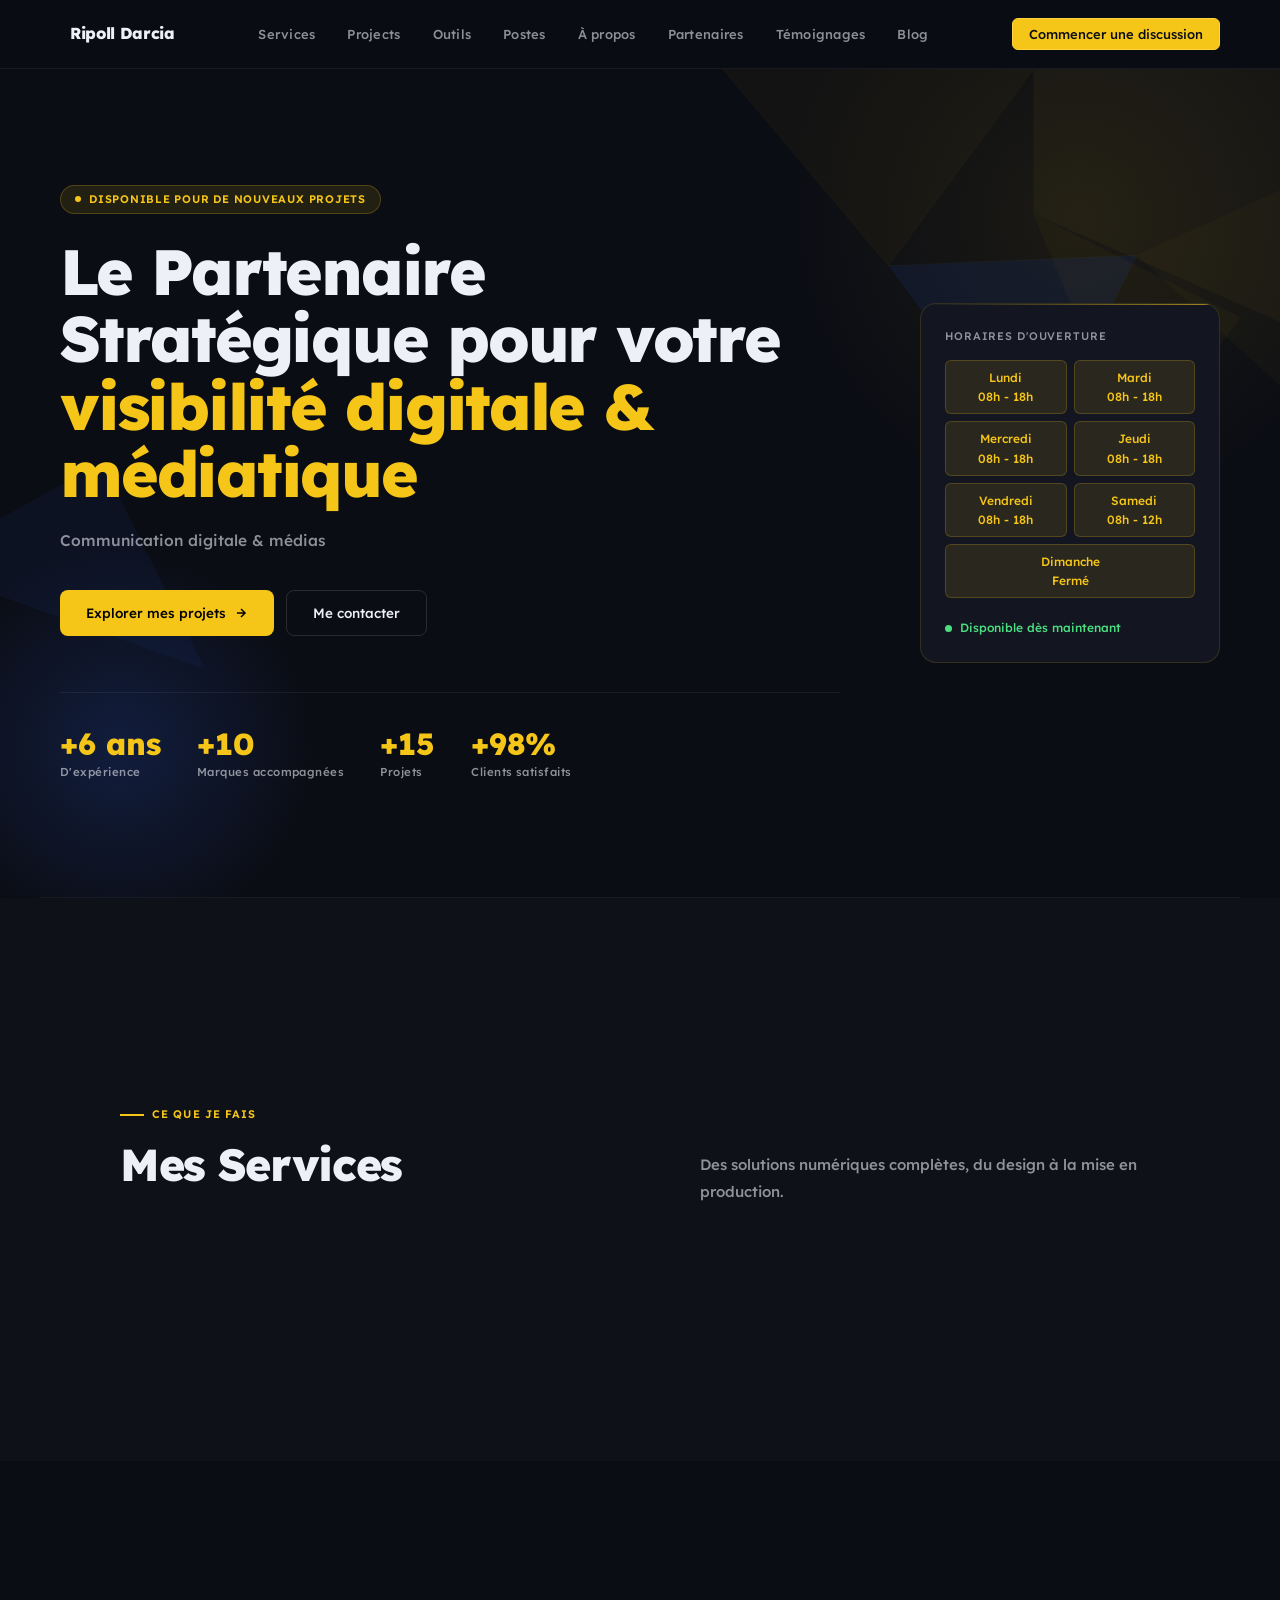
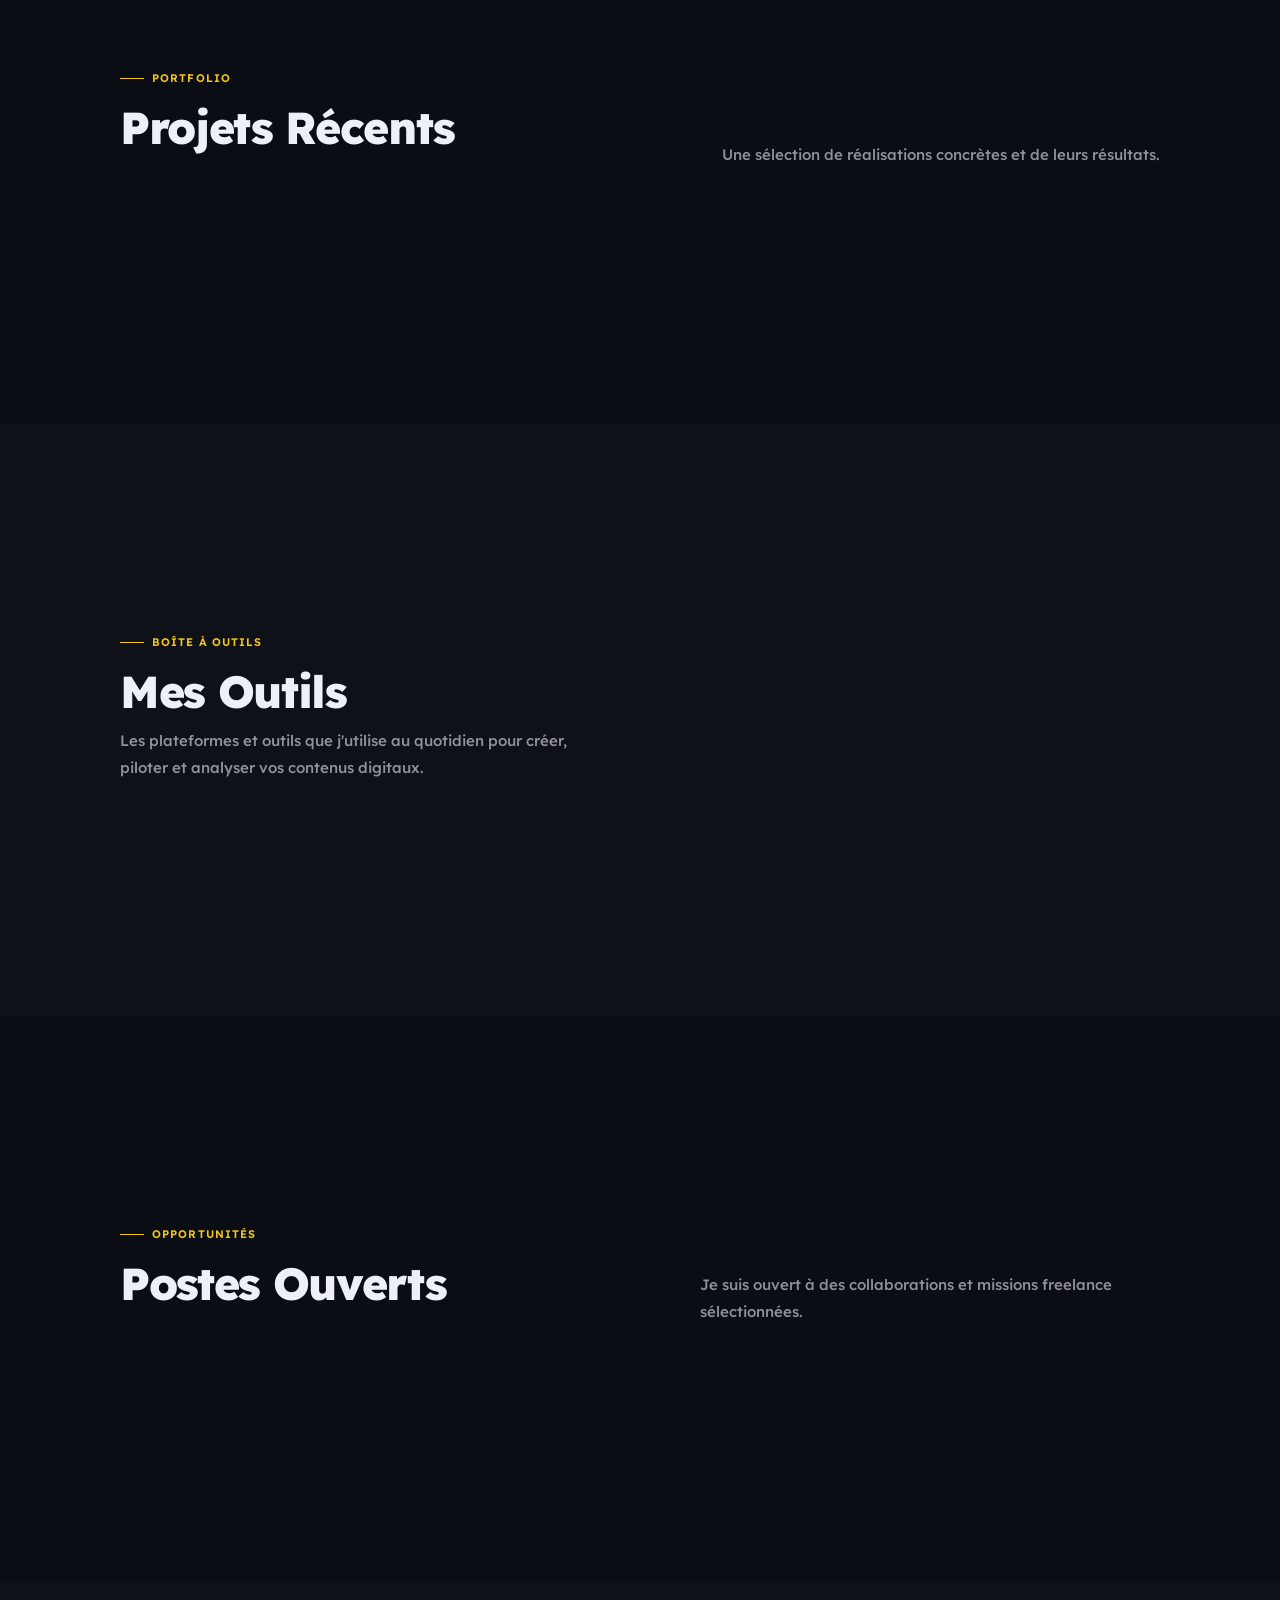
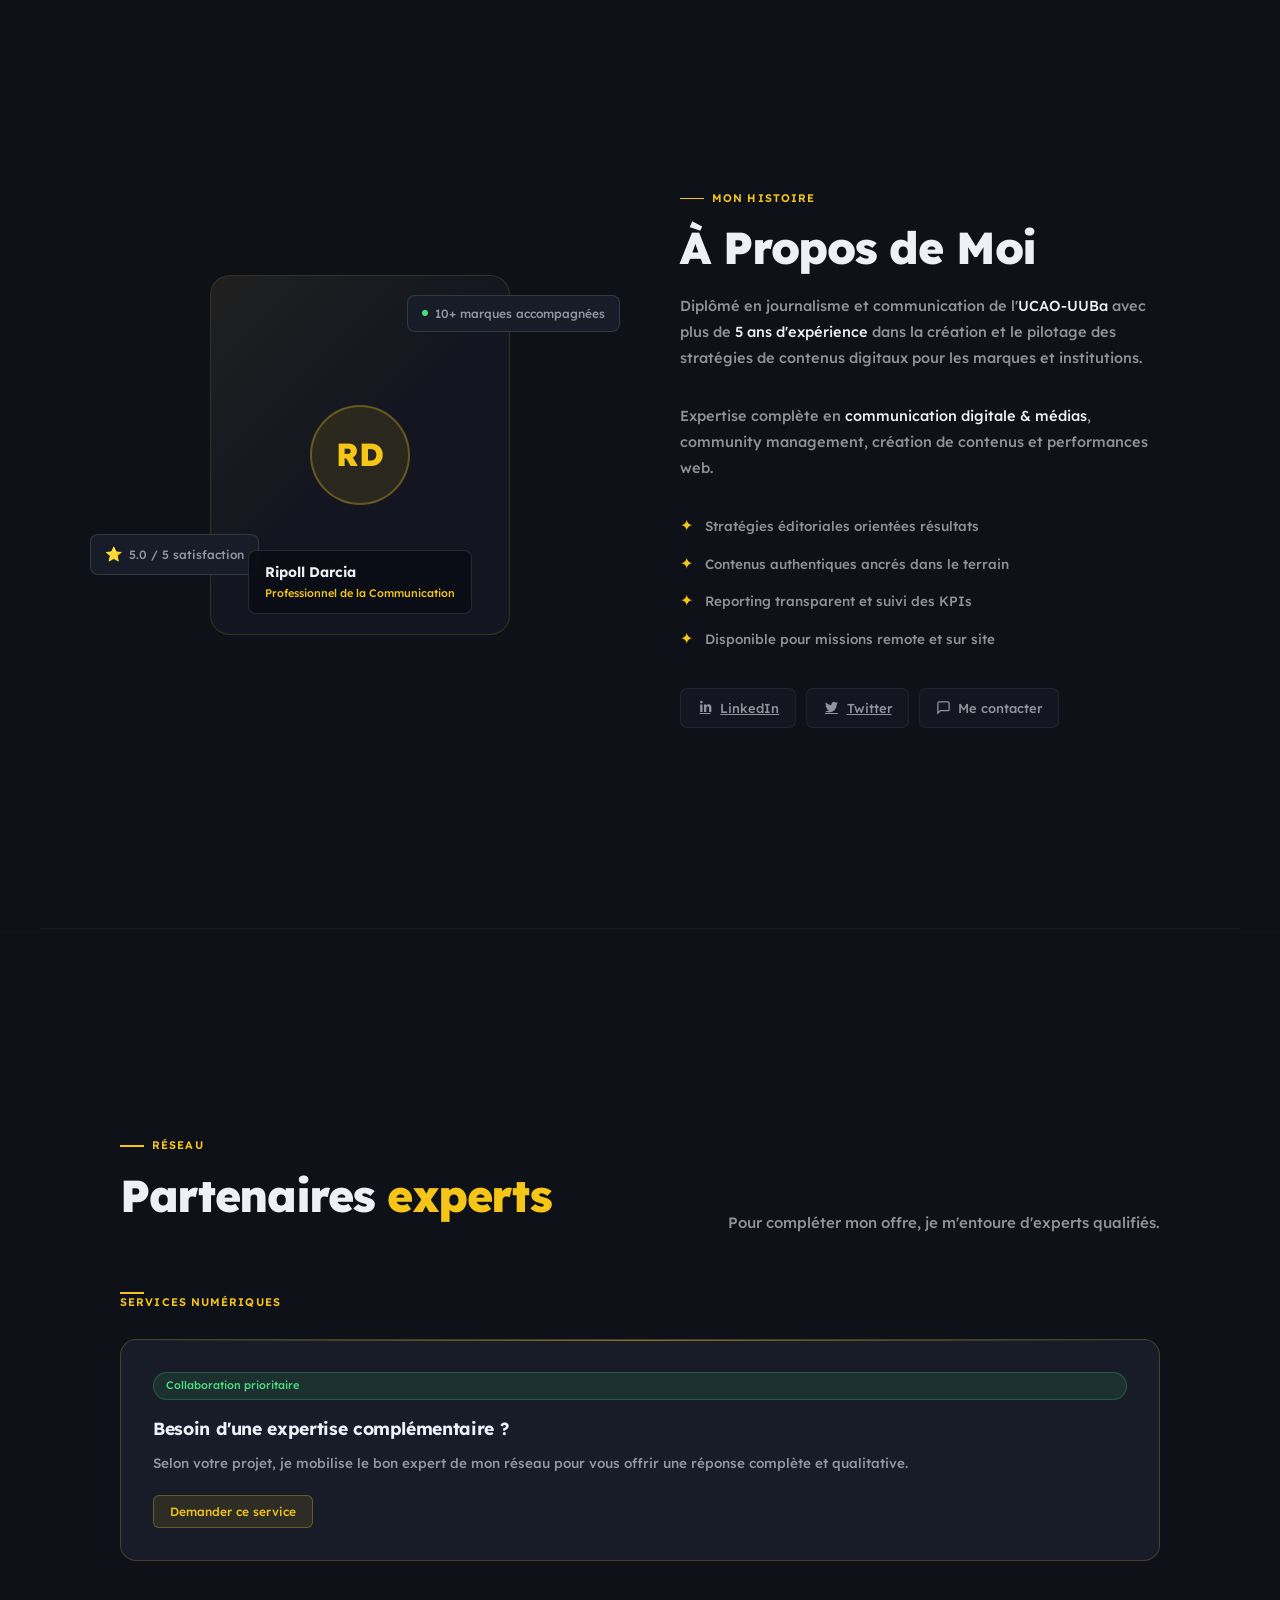
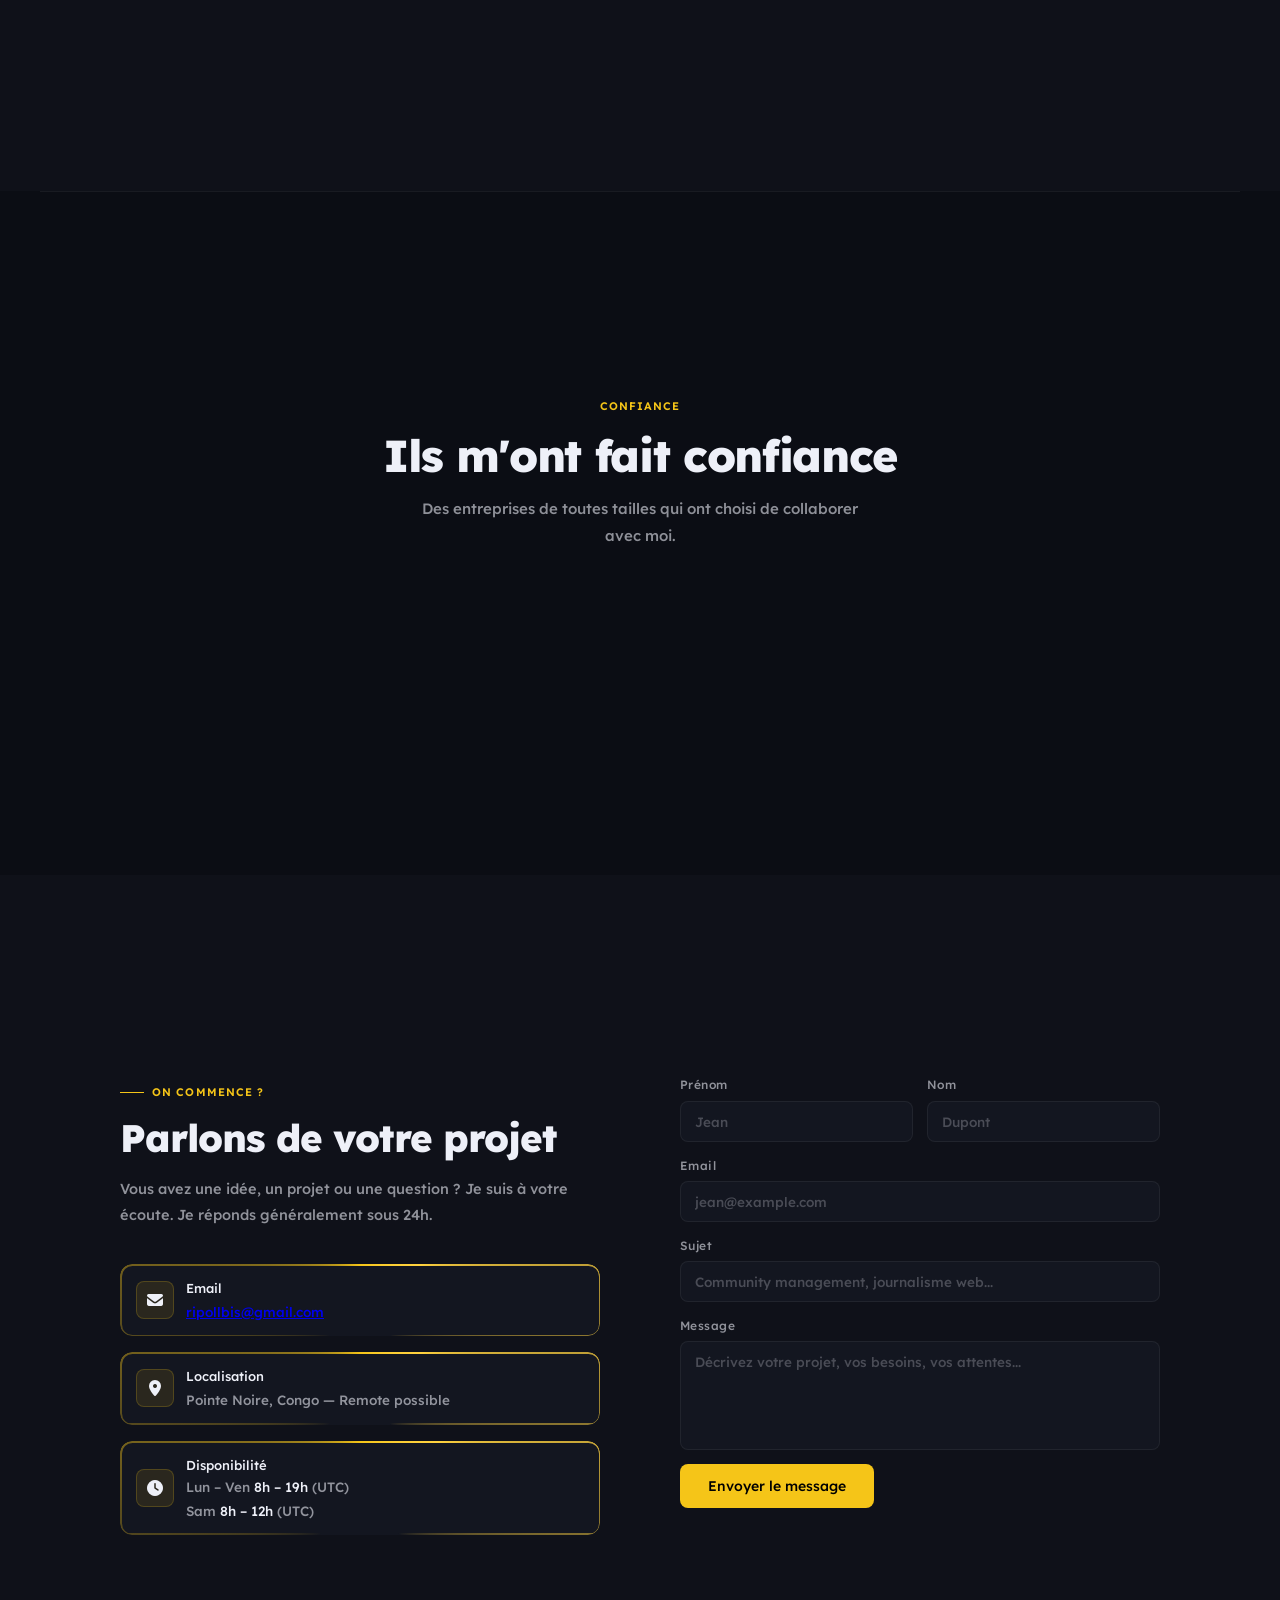
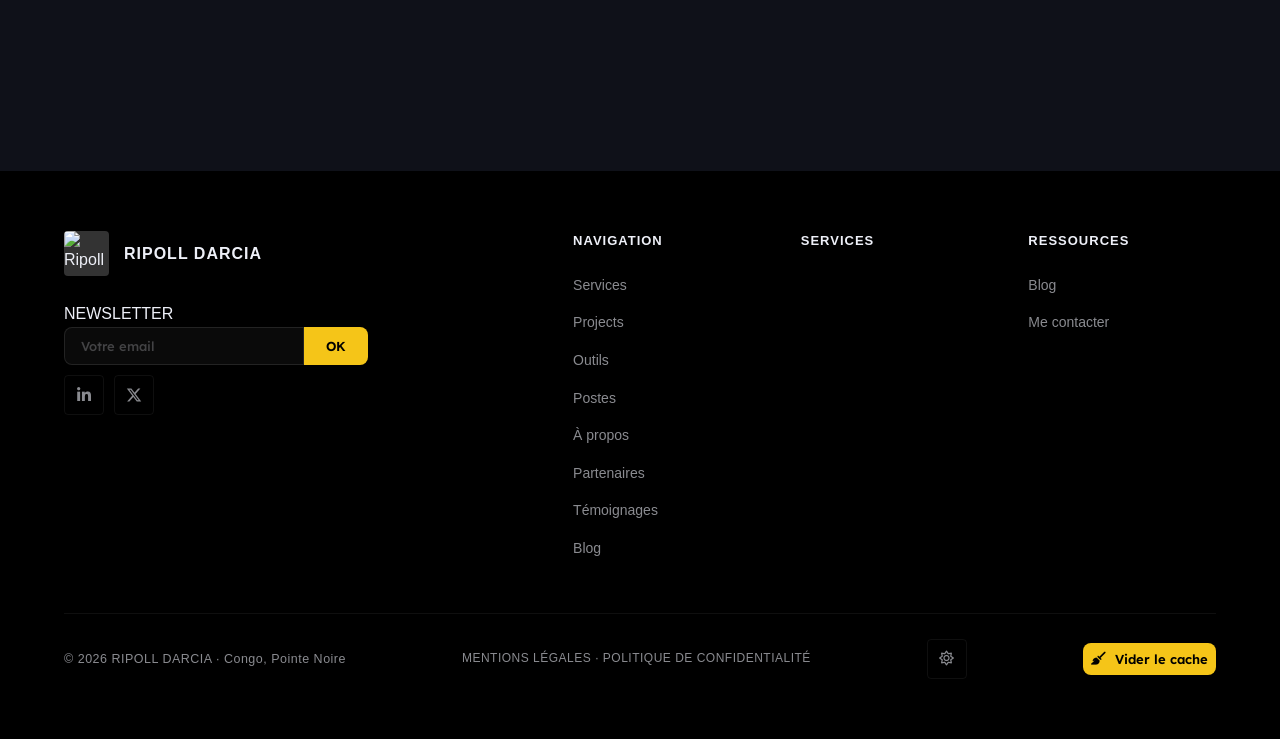
==== commit 2d04abb8: "perf+a11y: doctype, preconnect, font-display, contraste, liens dupliqués, ordre des titres" ====
--- a/index.html
+++ b/index.html
@@ -1,8 +1,17 @@
+<!DOCTYPE html>
 <html lang="fr">
 
 <head>
   <meta charset="UTF-8">
   <meta name="viewport" content="width=device-width, initial-scale=1.0">
+
+  <!-- Préconnexion aux origines critiques : établit la connexion (DNS +
+       TLS) en avance, avant même que le navigateur découvre la ressource
+       qui en a besoin. Limité à 4 max comme recommandé. -->
+  <link rel="preconnect" href="https://api.ripolldarcia.com">
+  <link rel="preconnect" href="https://cdnjs.cloudflare.com" crossorigin>
+  <link rel="preconnect" href="https://res.cloudinary.com">
+  <link rel="preconnect" href="https://www.clarity.ms">
 
   <title>Ripoll Darcia — Professionel de la communication</title>
   <meta name="description"
@@ -408,7 +417,7 @@
 
             <div class="social-row">
               <a href="https://linkedin.com/in/ripolldarcia" target="_blank" rel="noopener" class="social-btn"
-                data-cms="apropo.LinkedIn">
+                data-cms="apropo.LinkedIn" aria-label="Voir la publication associée sur LinkedIn">
                 <i class="fa-brands fa-linkedin-in"></i>
                 LinkedIn
               </a>
@@ -1062,7 +1071,7 @@
 
         <div class="footer-socials">
           <!-- Icônes FontAwesome (à adapter selon tes classes existantes) -->
-          <a href="https://linkedin.com/in/ripolldarcia" target="_blank" rel="noopener" aria-label="LinkedIn"><i
+          <a href="https://linkedin.com/in/ripolldarcia" target="_blank" rel="noopener" aria-label="Profil LinkedIn de Ripoll Darcia"><i
               class="fa-brands fa-linkedin-in"></i></a>
           <a href="https://twitter.com/ripolldarcia" target="_blank" rel="noopener" aria-label="X (Twitter)"><i
               class="fa-brands fa-x-twitter"></i></a>
@@ -1071,7 +1080,7 @@
 
       <!-- COLONNE 2 : Navigation -->
       <div class="footer-col-links">
-        <h4>NAVIGATION</h4>
+        <h3>NAVIGATION</h3>
         <ul>
           <li><a href="#services" onclick="navigateToSection('services', event)">Services</a></li>
           <li><a href="#projects" onclick="navigateToSection('projects', event)">Projects</a></li>
@@ -1086,7 +1095,7 @@
 
       <!-- COLONNE 3 : Services -->
       <div class="footer-col-links">
-        <h4>SERVICES</h4>
+        <h3>SERVICES</h3>
         <ul id="footer-services-list">
           <!-- Les services dynamiques viendront se placer ici -->
         </ul>
@@ -1094,7 +1103,7 @@
 
       <!-- COLONNE 4 : Ressources -->
       <div class="footer-col-links">
-        <h4>RESSOURCES</h4>
+        <h3>RESSOURCES</h3>
         <ul>
           <li><a href="#blog" onclick="event.preventDefault(); navigateTo('blog');">Blog</a></li>
           <li><a href="#contact" onclick="event.preventDefault(); navigateTo('contact');">Me contacter</a></li>
--- a/css/style.css
+++ b/css/style.css
@@ -63,7 +63,7 @@
   --accent-dim: rgba(245, 197, 24, 0.1);
   --accent-dim2: rgba(245, 197, 24, 0.06);
   --text: #eef0f8;
-  --muted: rgba(238, 240, 248, 0.48);
+  --muted: rgba(238, 240, 248, 0.58); /* 0.48 -> 0.58 : contraste WCAG AA (4.5:1) insuffisant sur certains fonds (float-chip, footer) */
   --muted2: rgba(238, 240, 248, 0.25);
   --green: #4ade80;
   --font-display: "Lexend", sans-serif;
@@ -470,19 +470,19 @@
 }
 
 .hero-badge {
-    display: inline-flex;
-    align-items: center;
-    gap: 8px;
-    background: rgb(32 121 2 / 10%);
-    border: 0.5px solid rgb(75 245 24 / 22%);
-    border-radius: 20px;
-    padding: 5px 14px;
-    font-size: 11px;
-    color: var(--green);
-    font-weight: 600;
-    letter-spacing: 0.07em;
-    text-transform: uppercase;
-    margin-bottom: 24px;
+  display: inline-flex;
+  align-items: center;
+  gap: 8px;
+  background: var(--accent-dim);
+  border: 0.5px solid rgba(245, 197, 24, 0.22);
+  border-radius: 20px;
+  padding: 5px 14px;
+  font-size: 11px;
+  color: var(--accent);
+  font-weight: 600;
+  letter-spacing: 0.07em;
+  text-transform: uppercase;
+  margin-bottom: 24px;
 }
 
 .pulse-dot {
@@ -2118,11 +2118,12 @@
   transition: color 0.2s ease;
 }
 
-.site-footer h4 {
+.site-footer h3 {
   font-size: 13px;
   letter-spacing: 1px;
   margin-bottom: 20px;
   color: var(--text);
+  font-weight: 700;
   /* Ou #ffffff selon ton thème */
 }
 
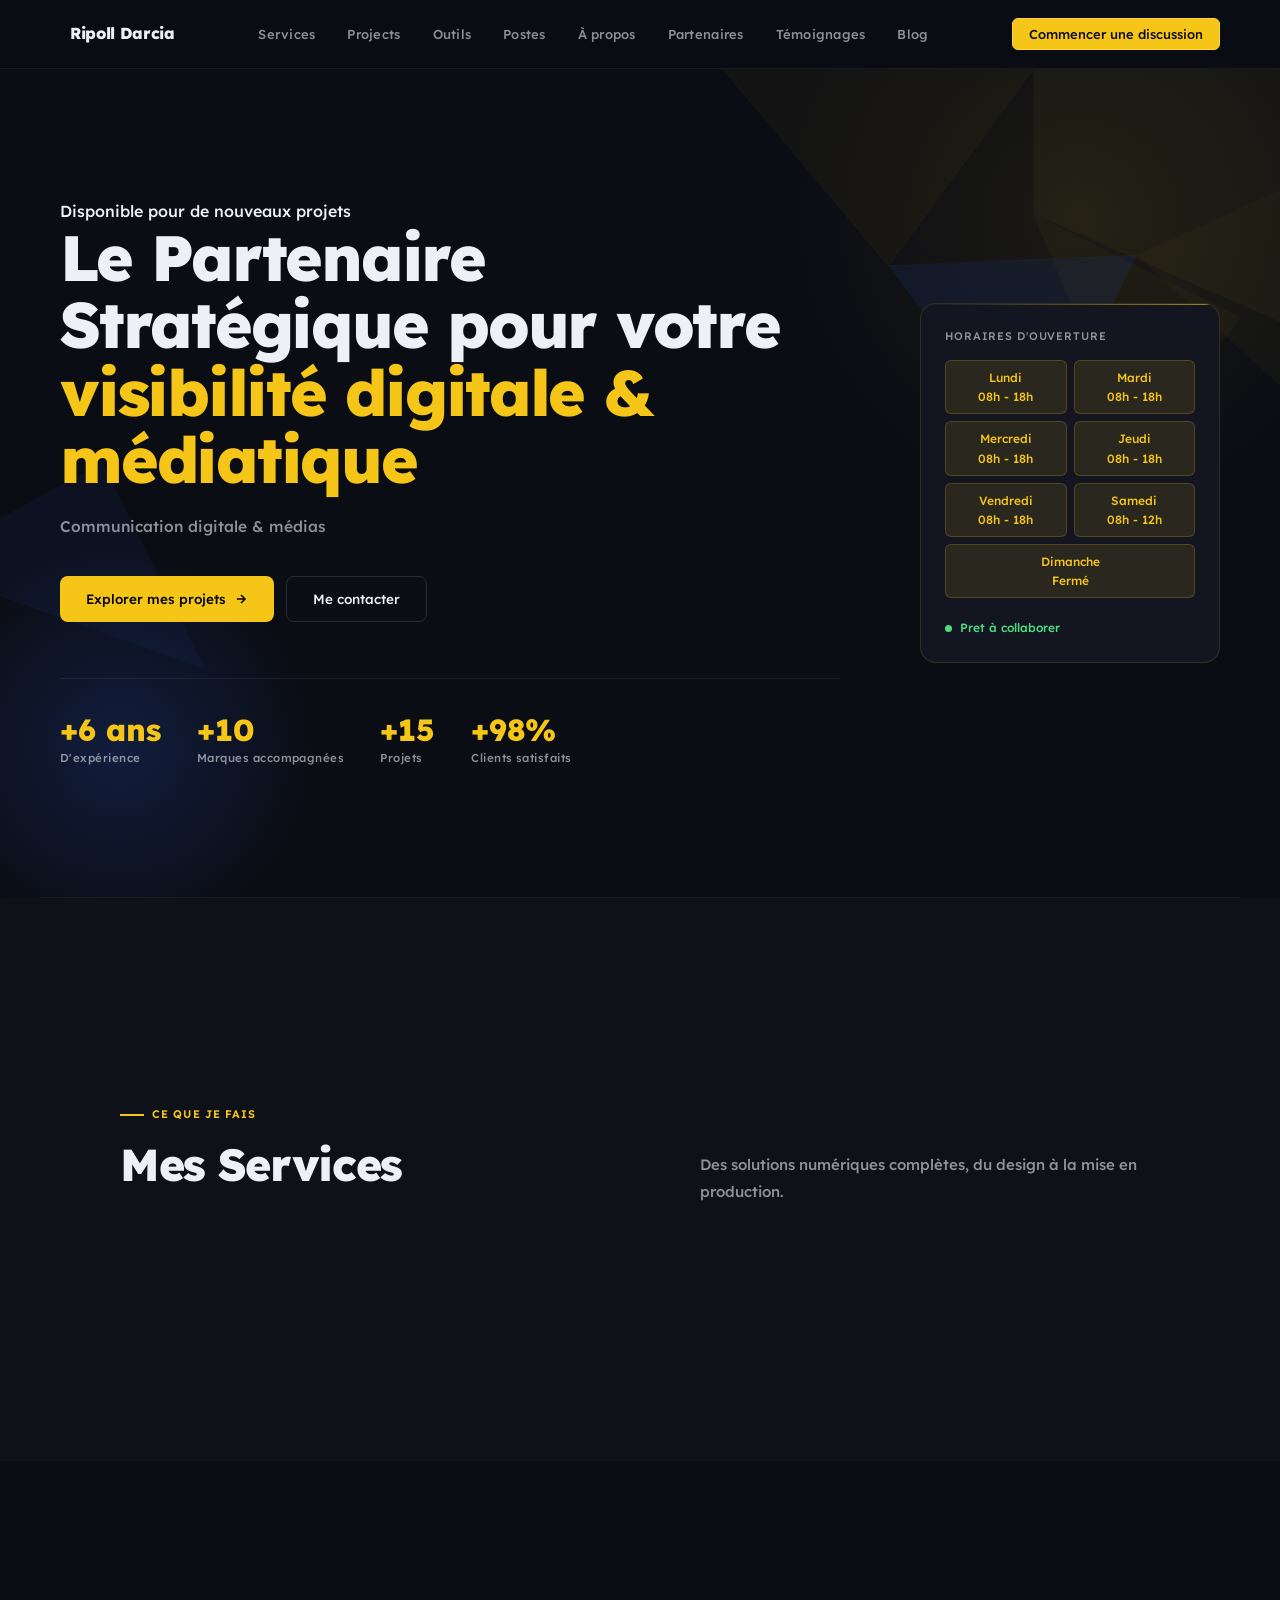
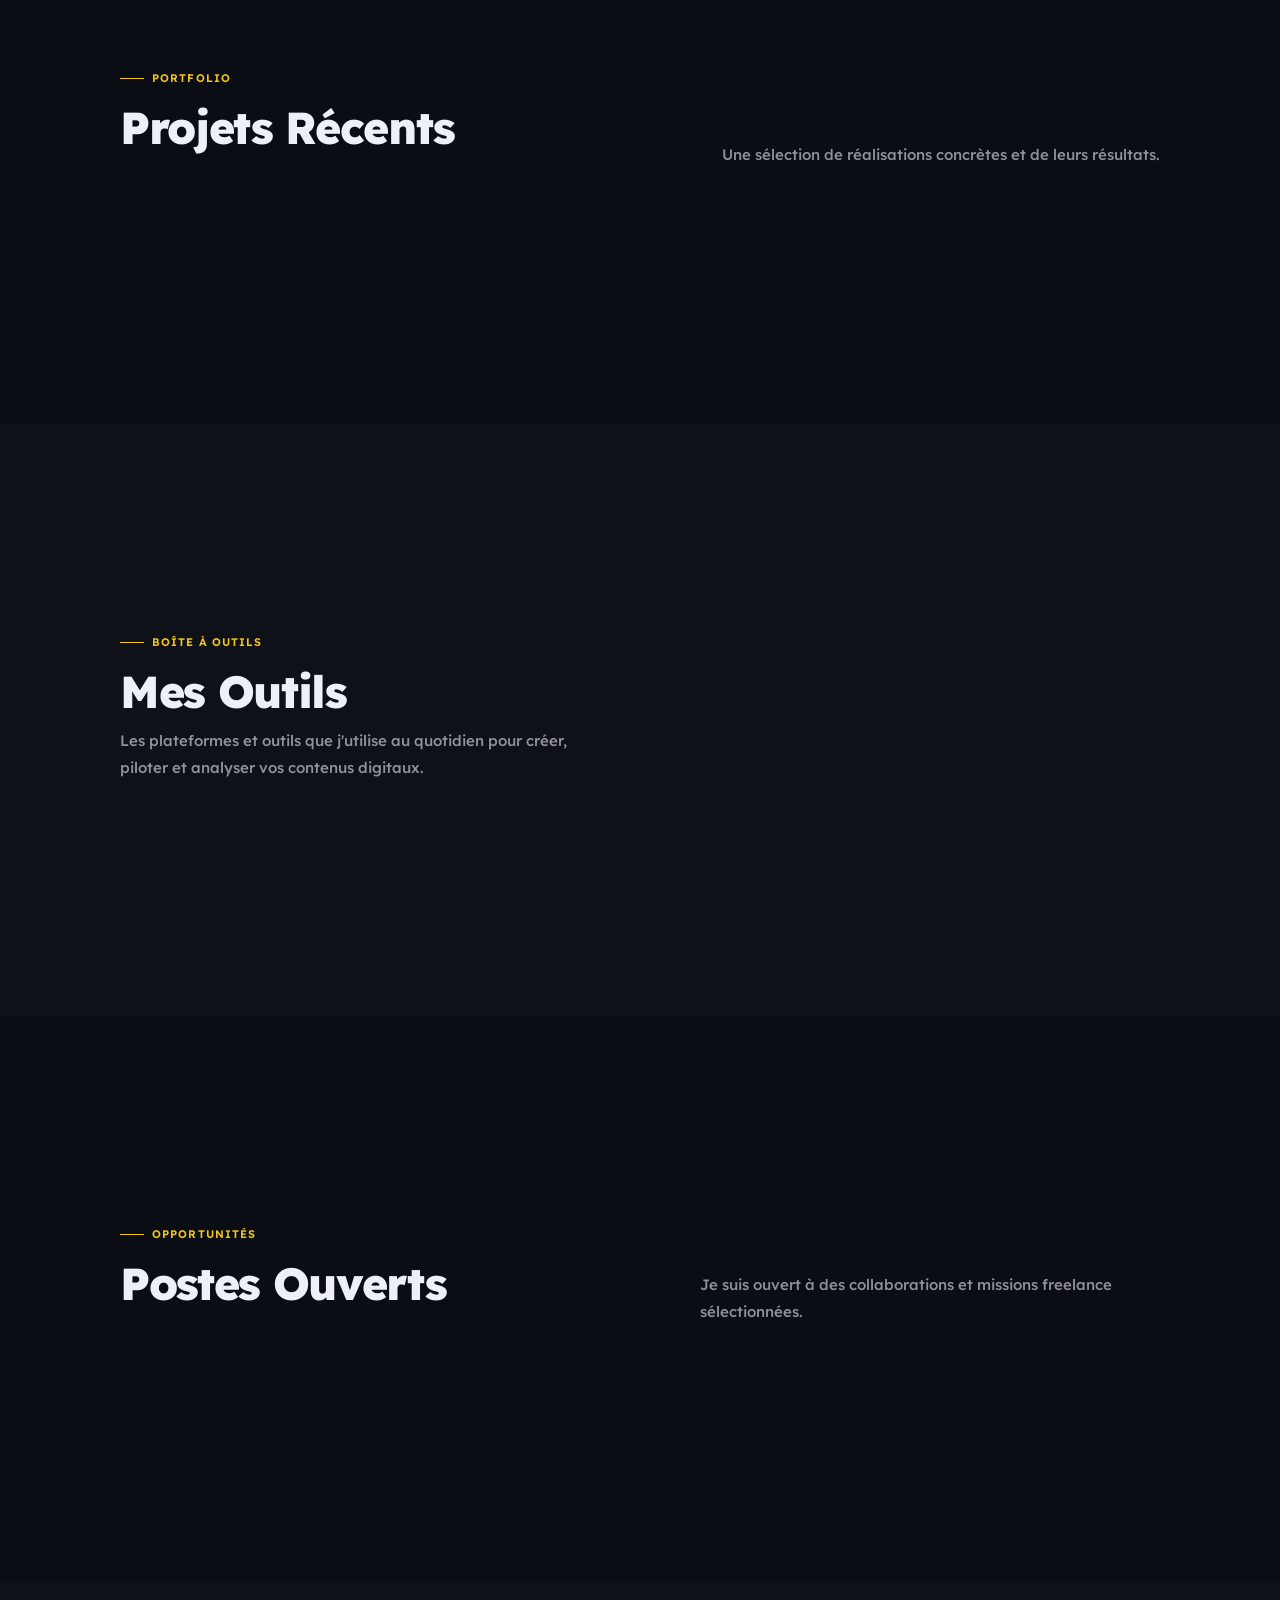
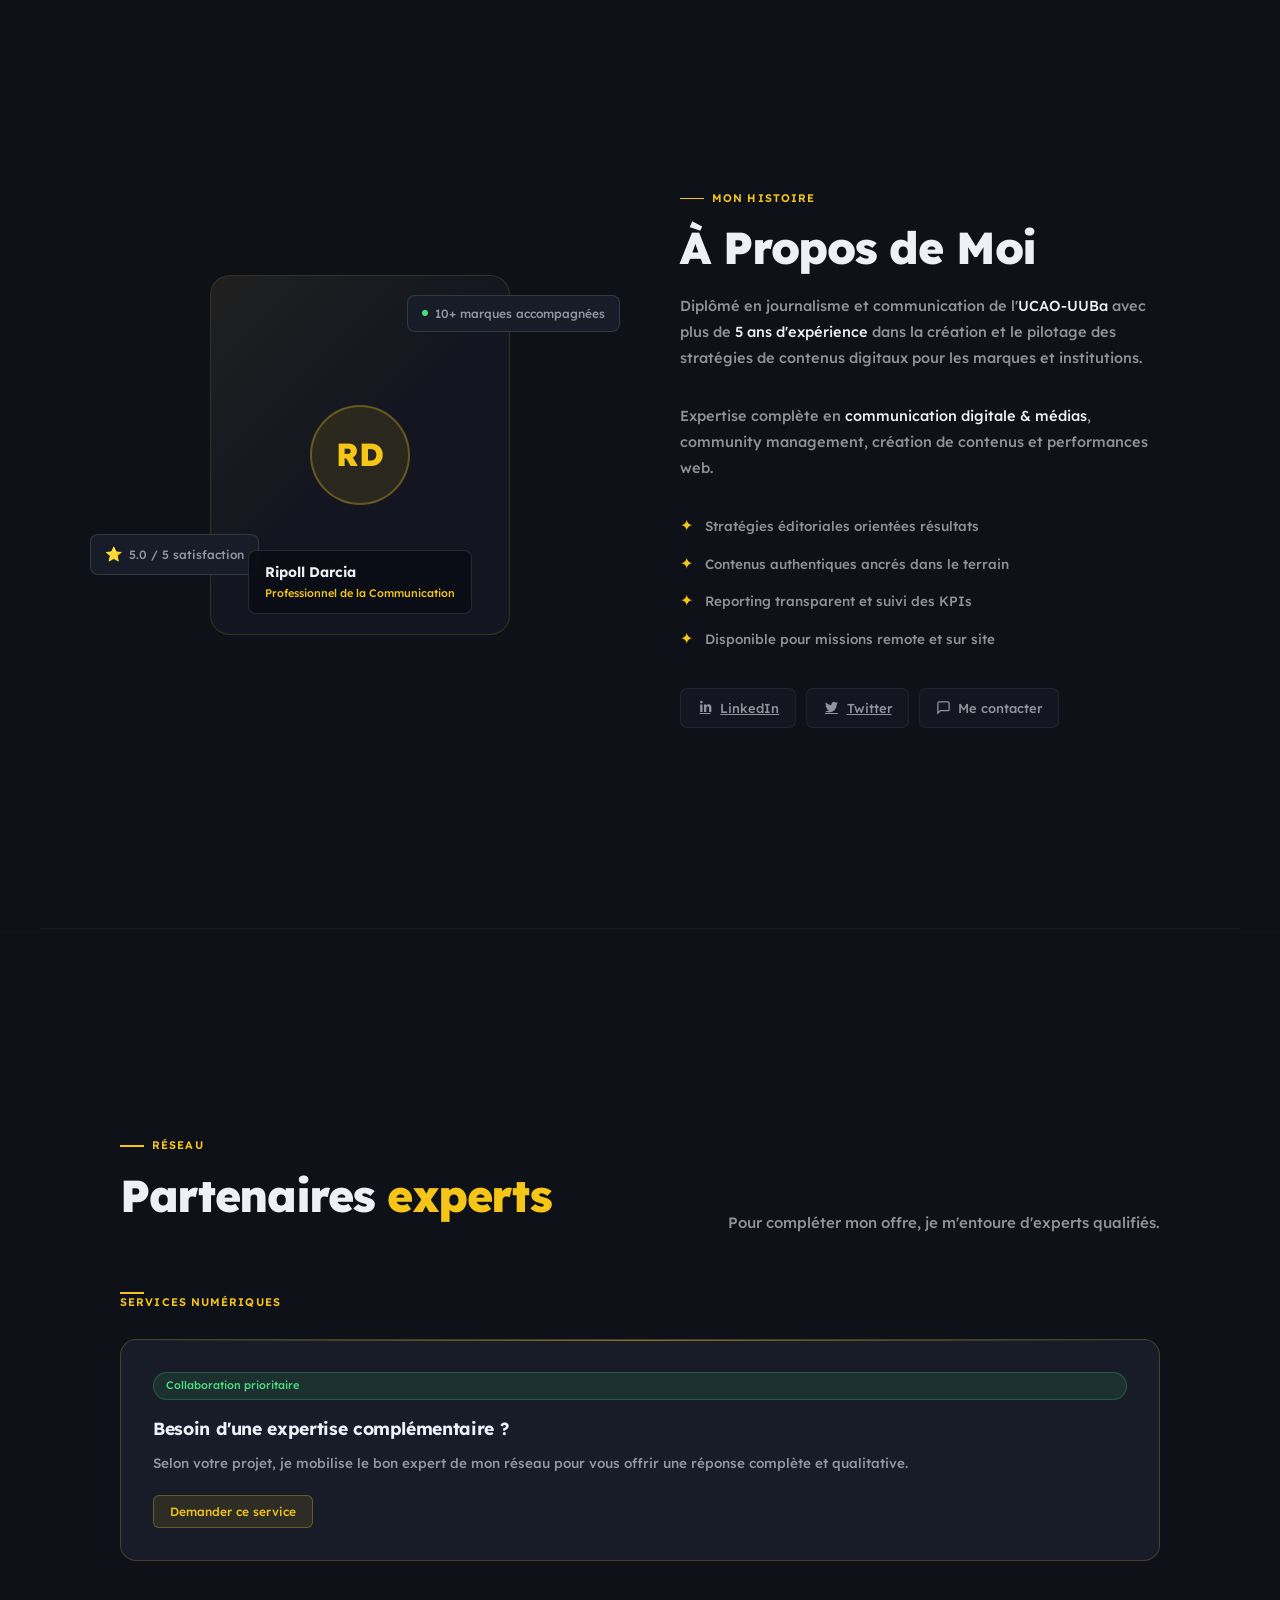
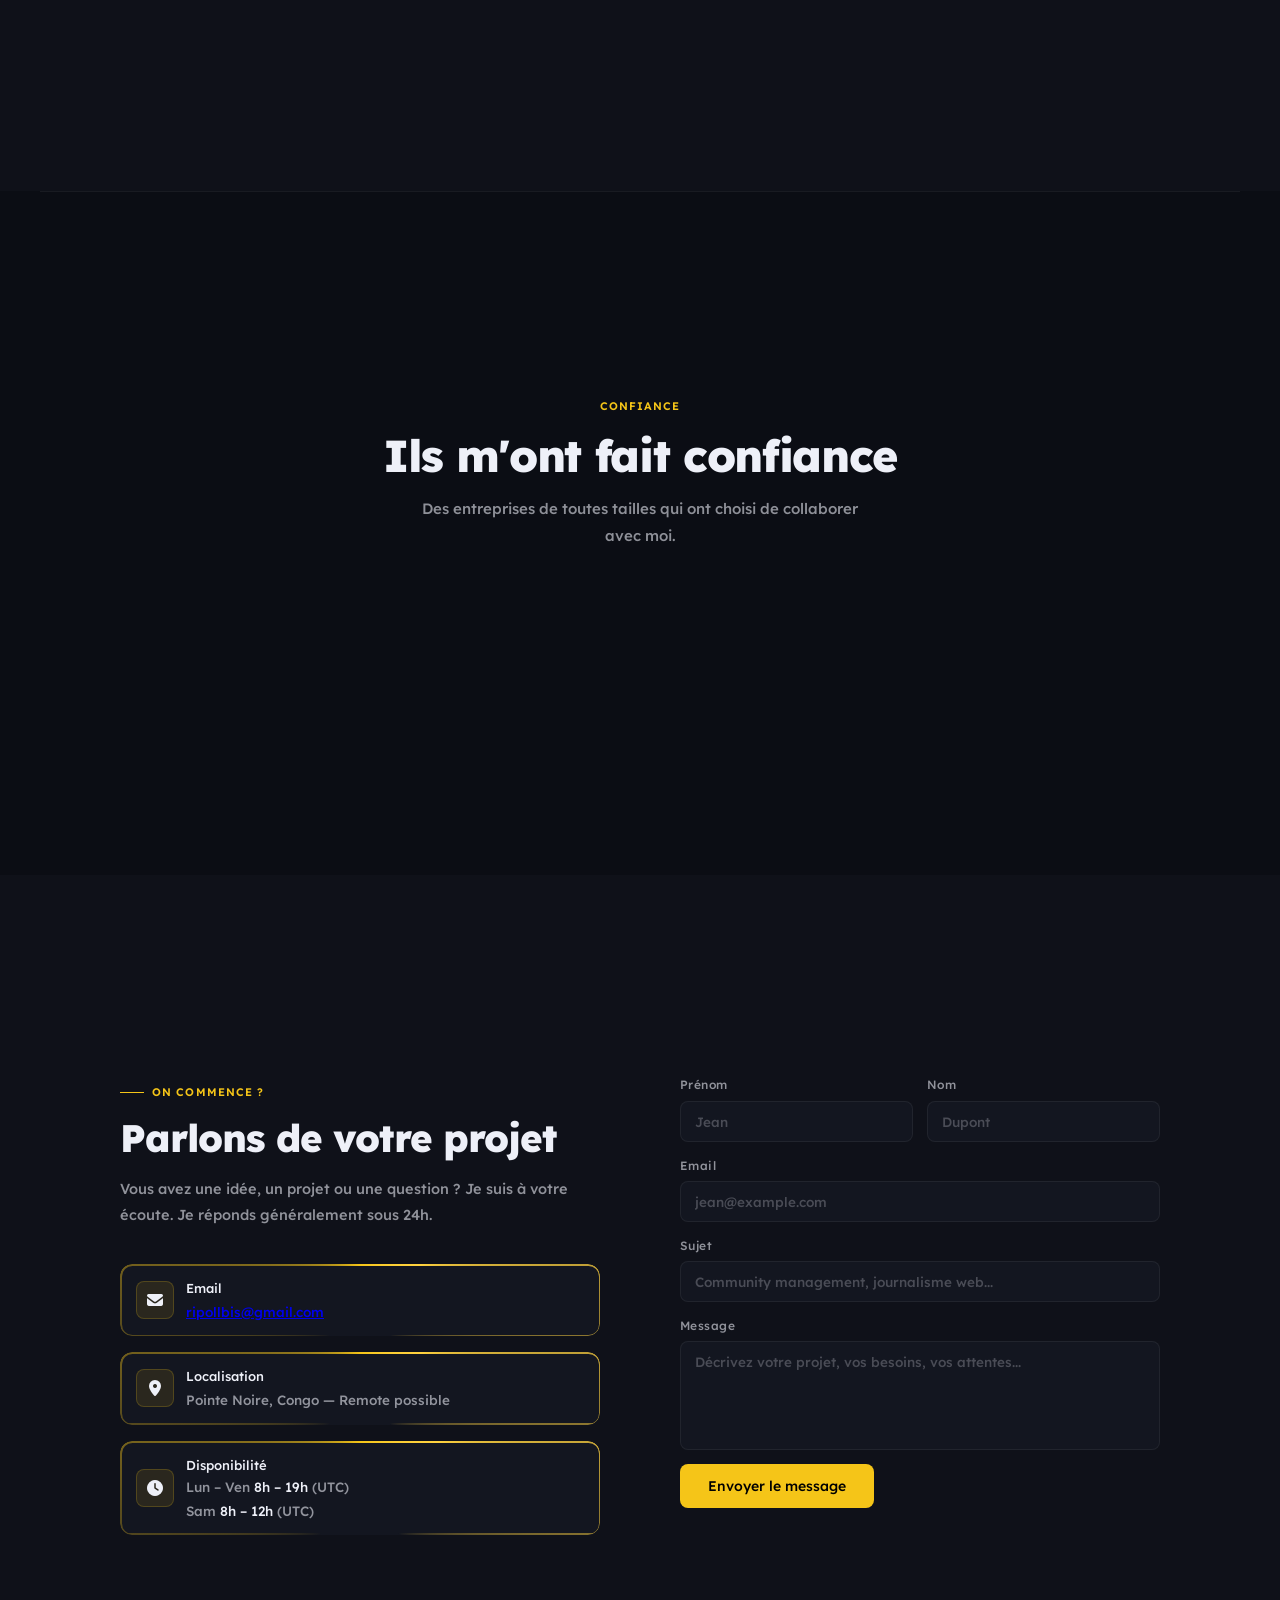
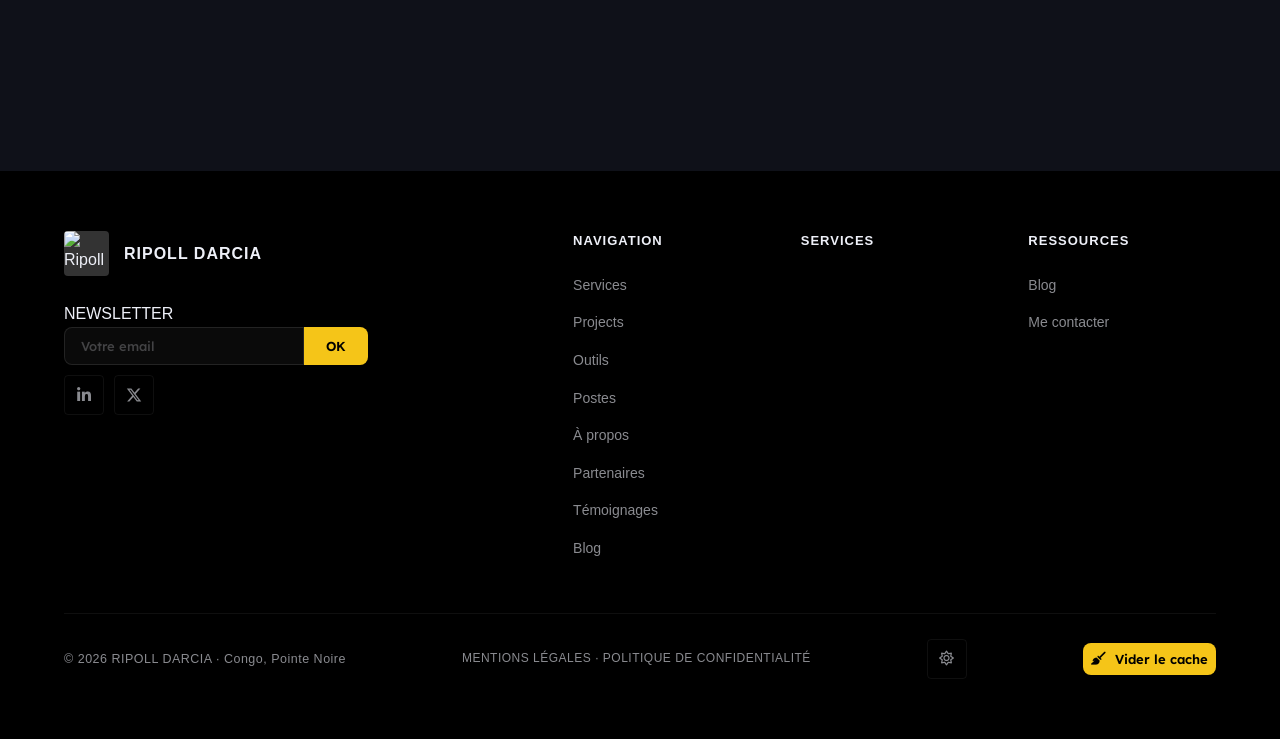
==== commit 9f91ccc9: "reglage css" ====
--- a/index.html
+++ b/index.html
@@ -245,7 +245,7 @@
           </div>
           <div class="avail">
             <span class="avail-dot"></span>
-            Disponible dès maintenant
+            Pret à collaborer
           </div>
         </div>
       </div>
--- a/css/style.css
+++ b/css/style.css
@@ -469,20 +469,20 @@
   max-width: 1200px;
 }
 
-.hero-badge {
-  display: inline-flex;
-  align-items: center;
-  gap: 8px;
-  background: var(--accent-dim);
-  border: 0.5px solid rgba(245, 197, 24, 0.22);
-  border-radius: 20px;
-  padding: 5px 14px;
-  font-size: 11px;
-  color: var(--accent);
-  font-weight: 600;
-  letter-spacing: 0.07em;
-  text-transform: uppercase;
-  margin-bottom: 24px;
+hero-badge {
+    display: inline-flex;
+    align-items: center;
+    gap: 8px;
+    background-color: rgb(90 244 120 / 1%);
+    border: 0.5px solid rgb(52 245 24 / 46%);
+    border-radius: 20px;
+    padding: 5px 14px;
+    font-size: 11px;
+    color: var(--green);
+    font-weight: 600;
+    letter-spacing: 0.07em;
+    text-transform: uppercase;
+    margin-bottom: 24px;
 }
 
 .pulse-dot {
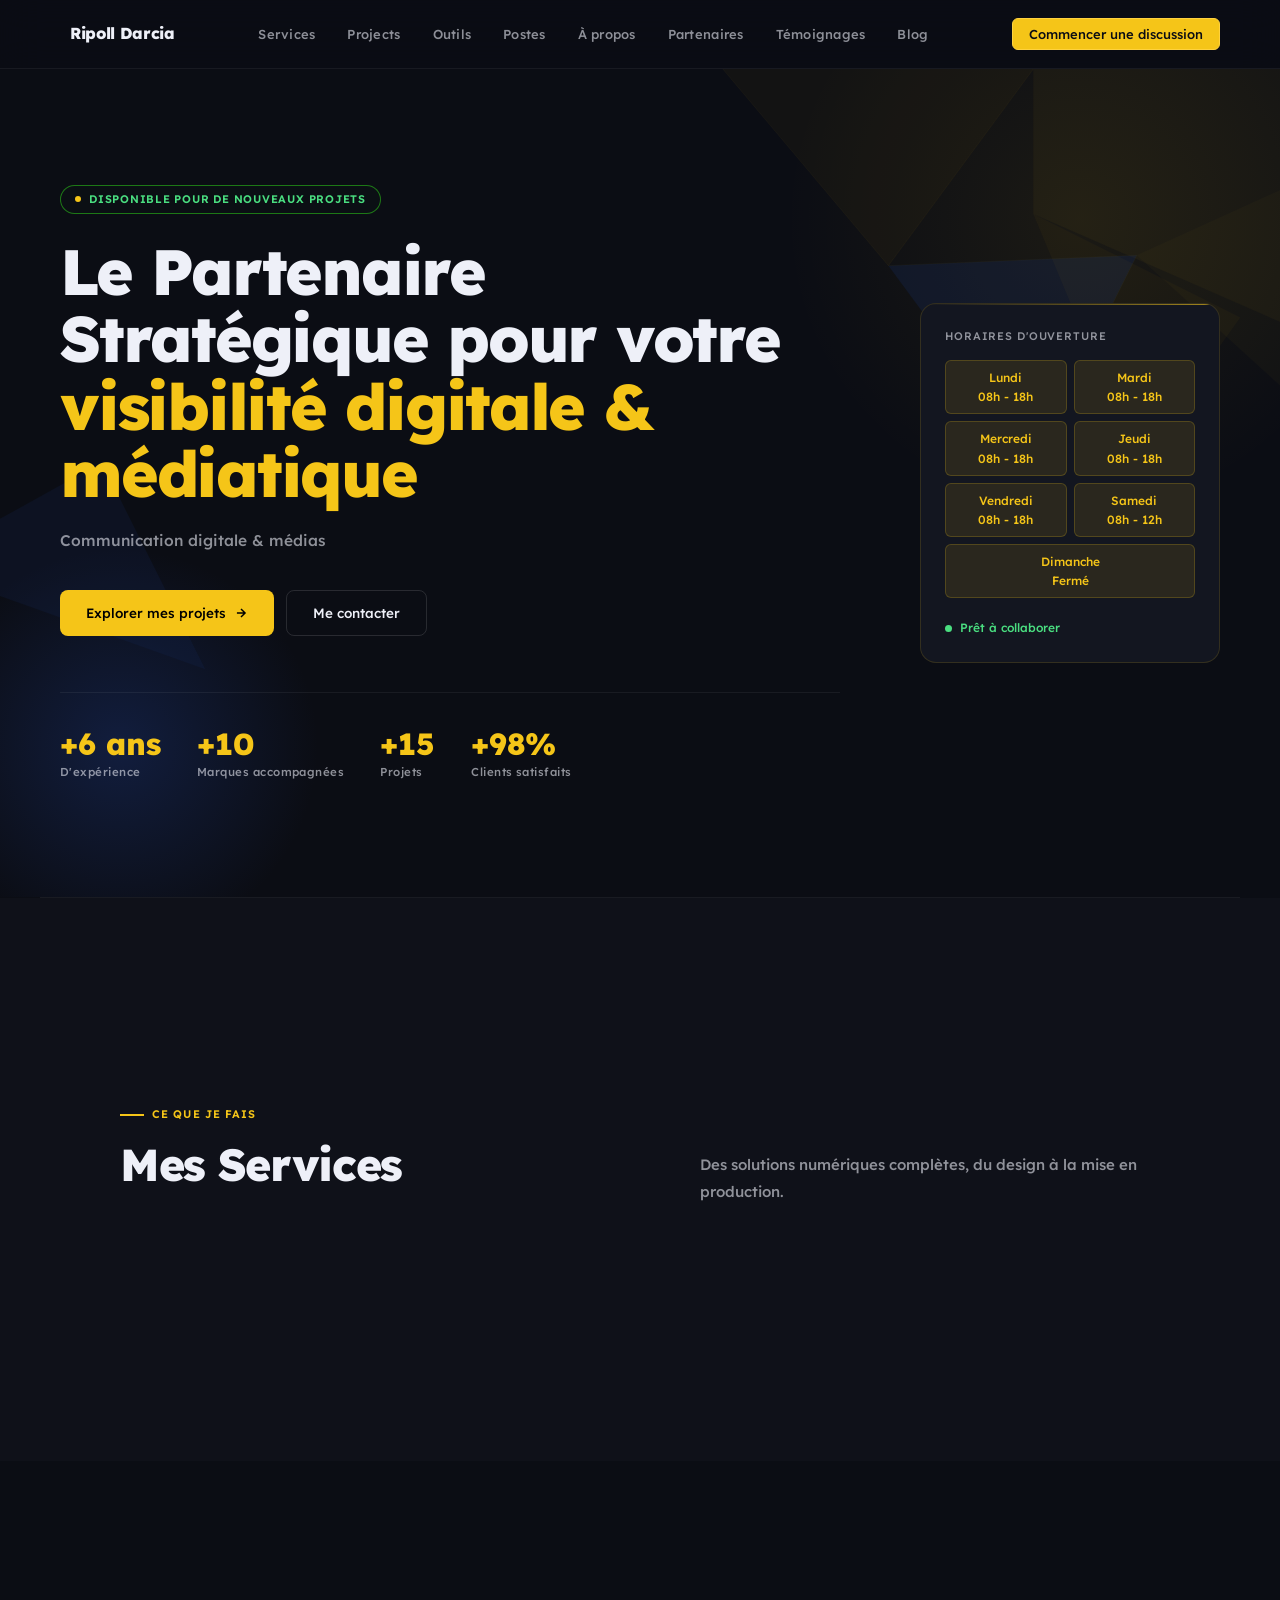
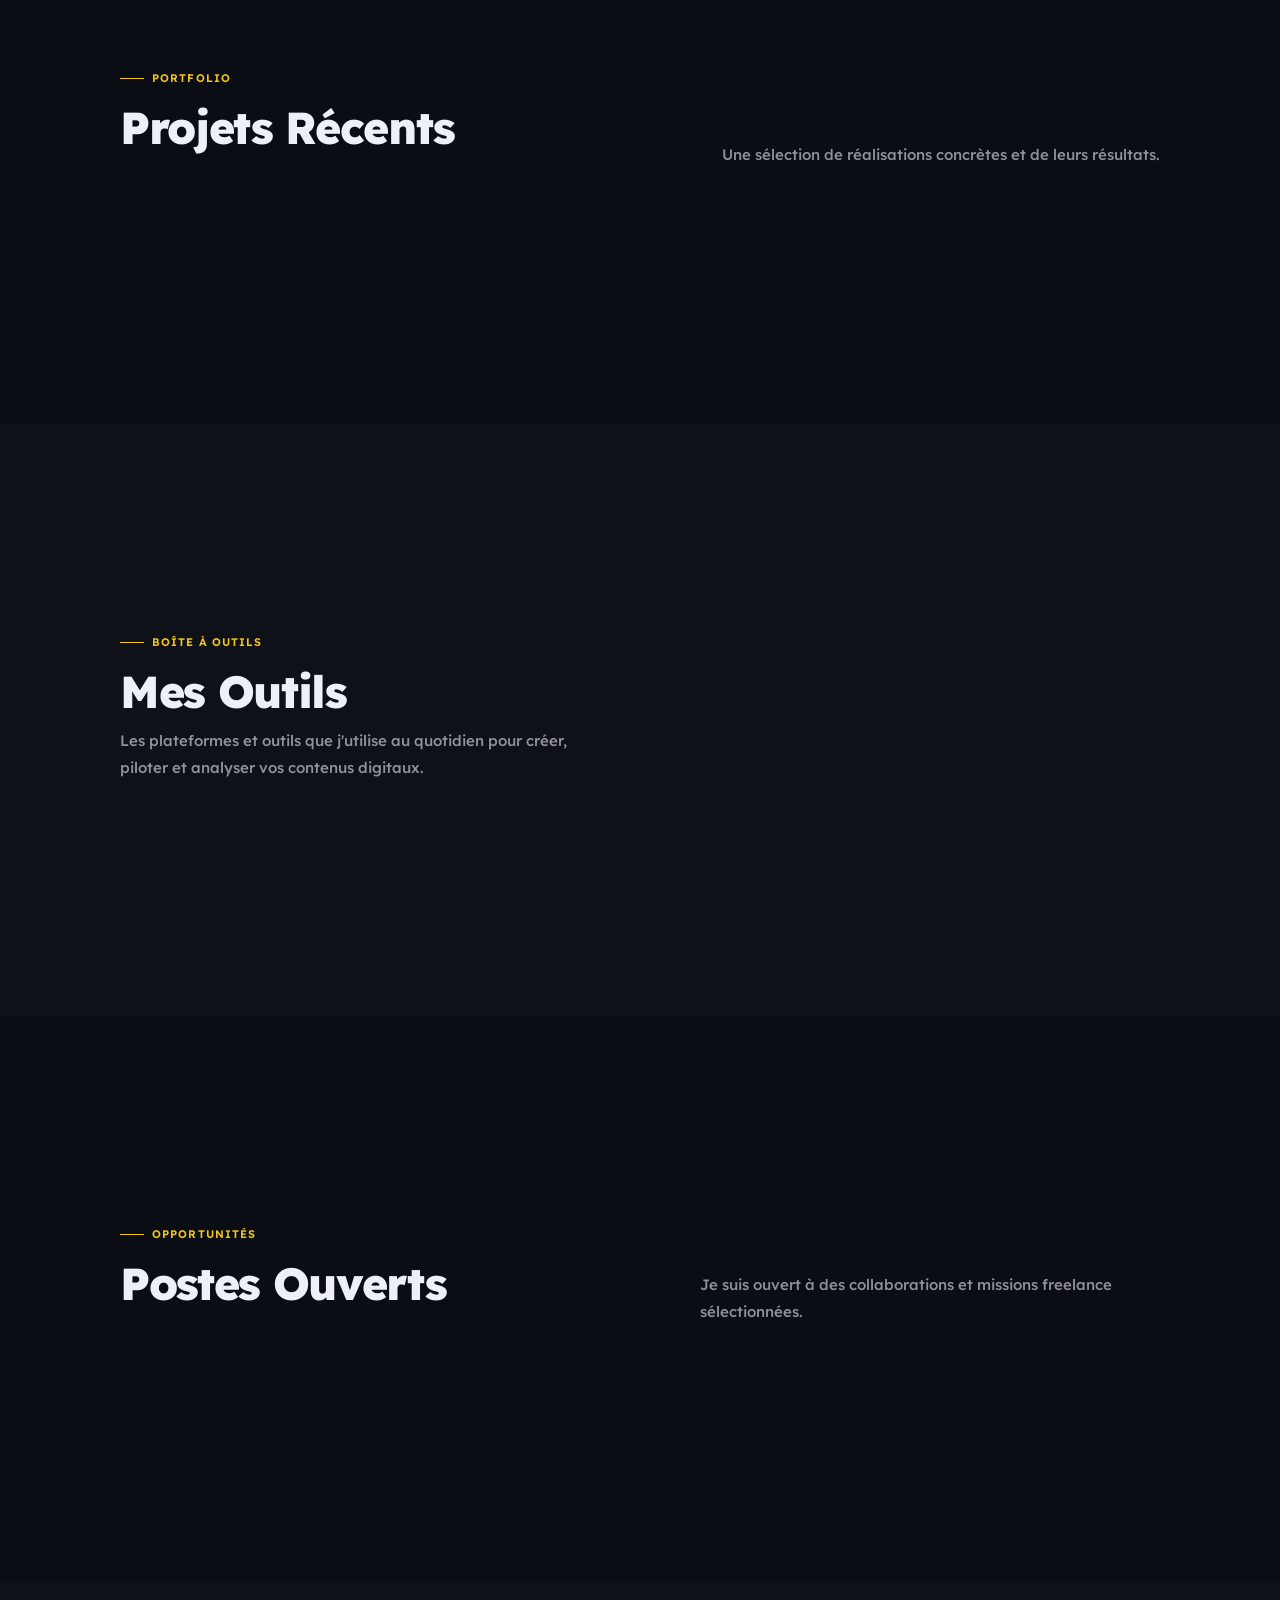
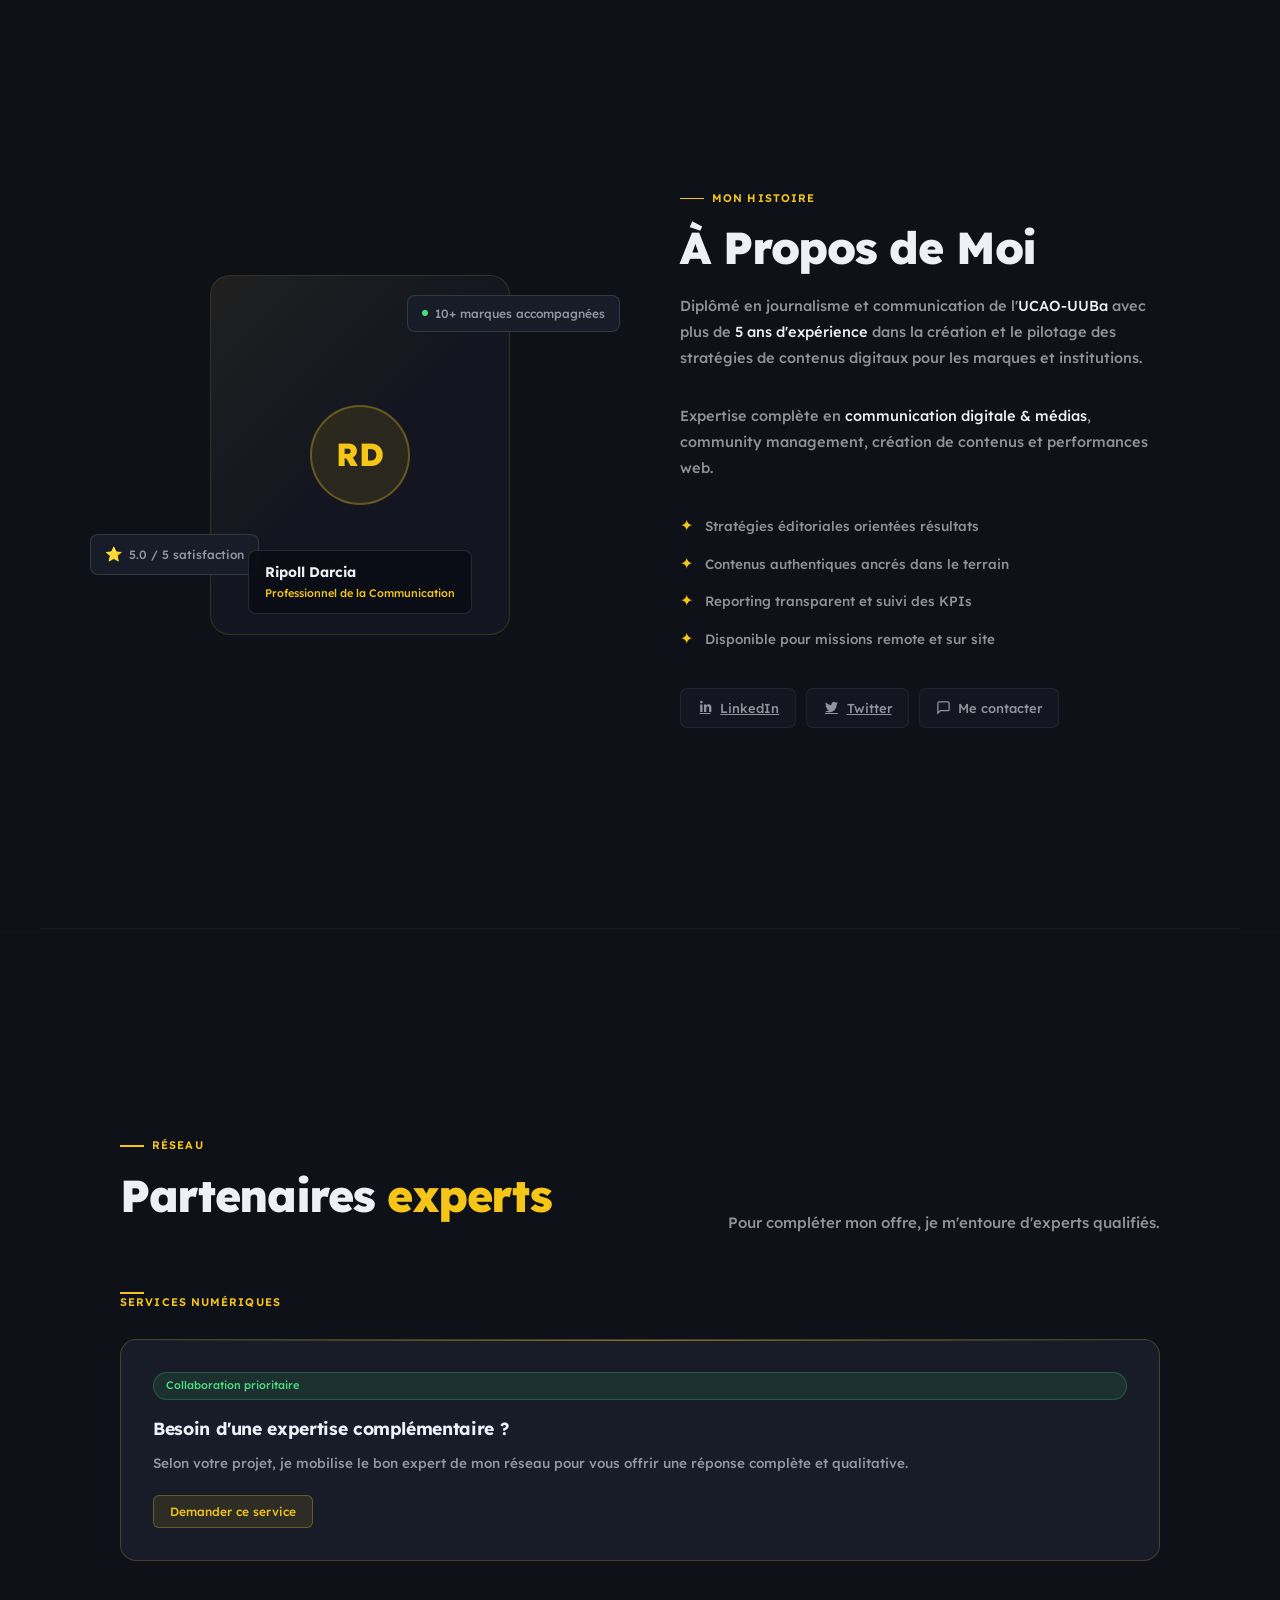
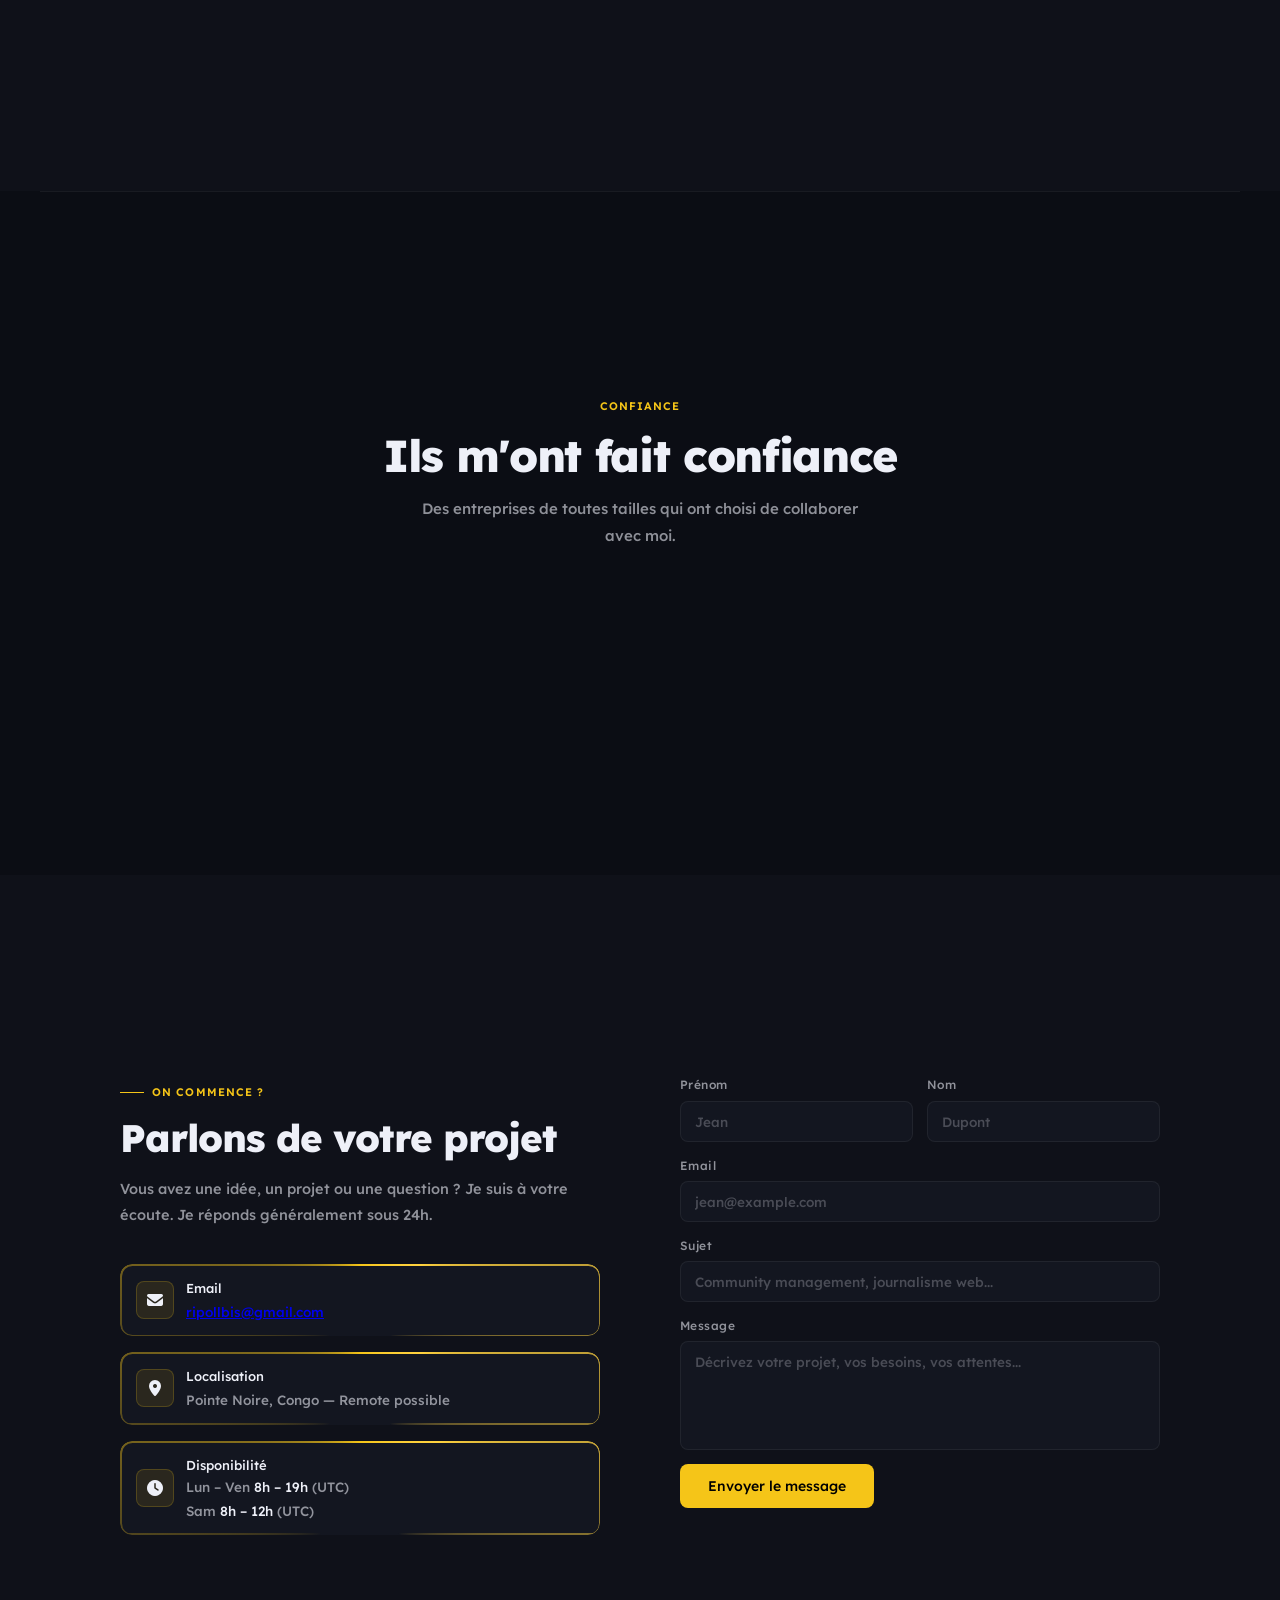
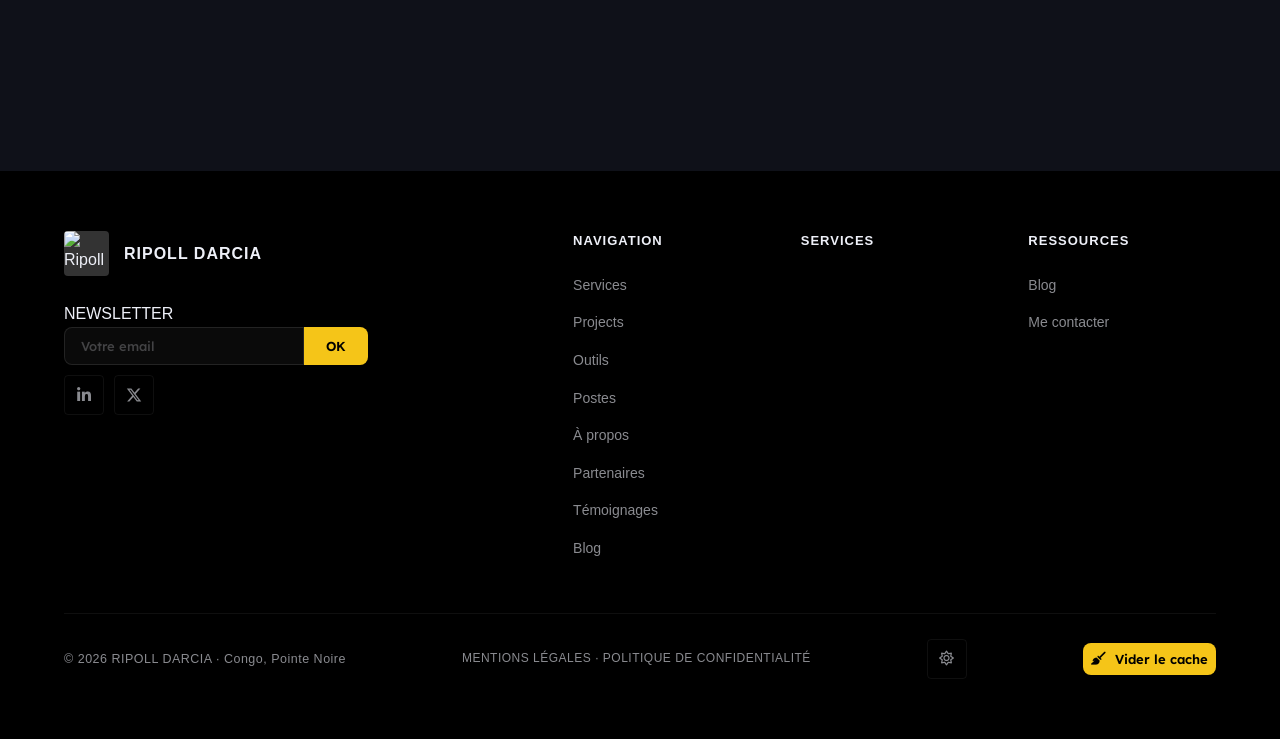
==== commit 51731292: "reglage css 2" ====
--- a/index.html
+++ b/index.html
@@ -245,7 +245,7 @@
           </div>
           <div class="avail">
             <span class="avail-dot"></span>
-            Pret à collaborer
+            Prêt à collaborer
           </div>
         </div>
       </div>
--- a/css/style.css
+++ b/css/style.css
@@ -469,7 +469,7 @@
   max-width: 1200px;
 }
 
-hero-badge {
+.hero-badge {
     display: inline-flex;
     align-items: center;
     gap: 8px;
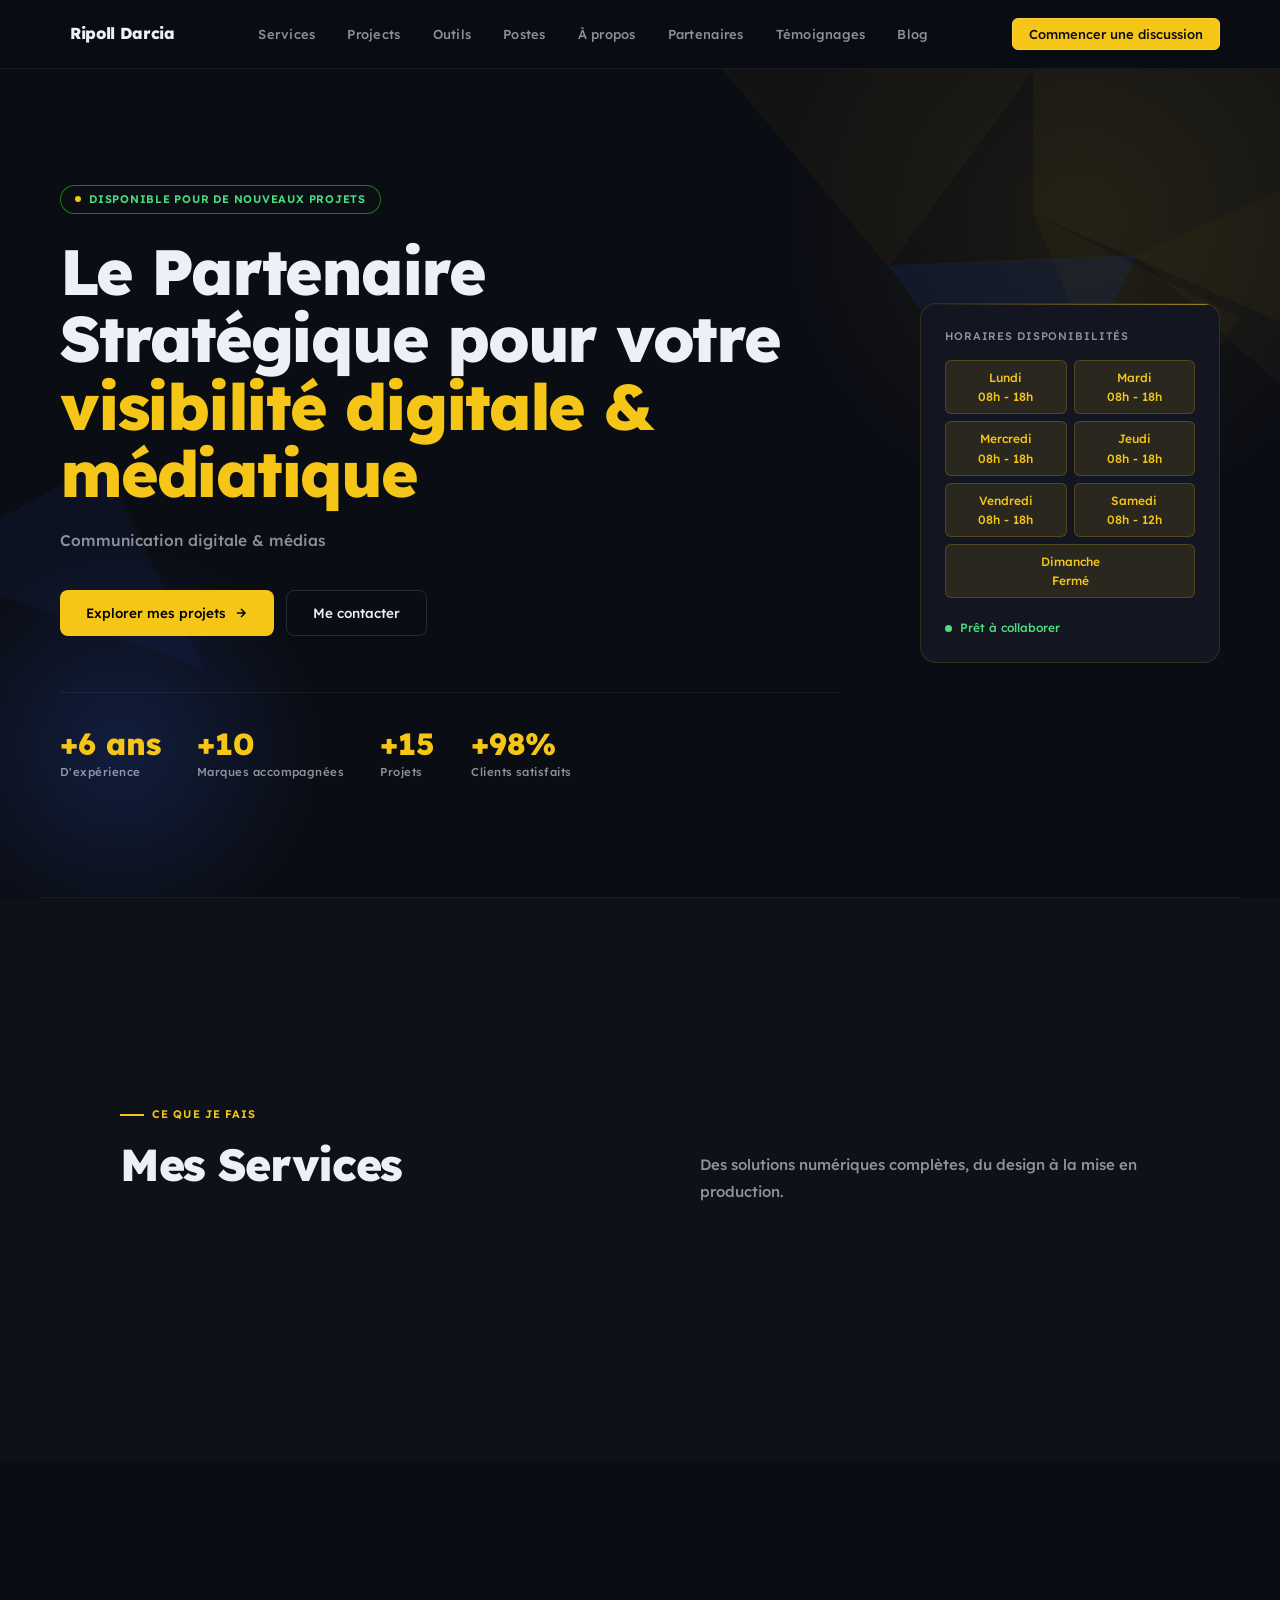
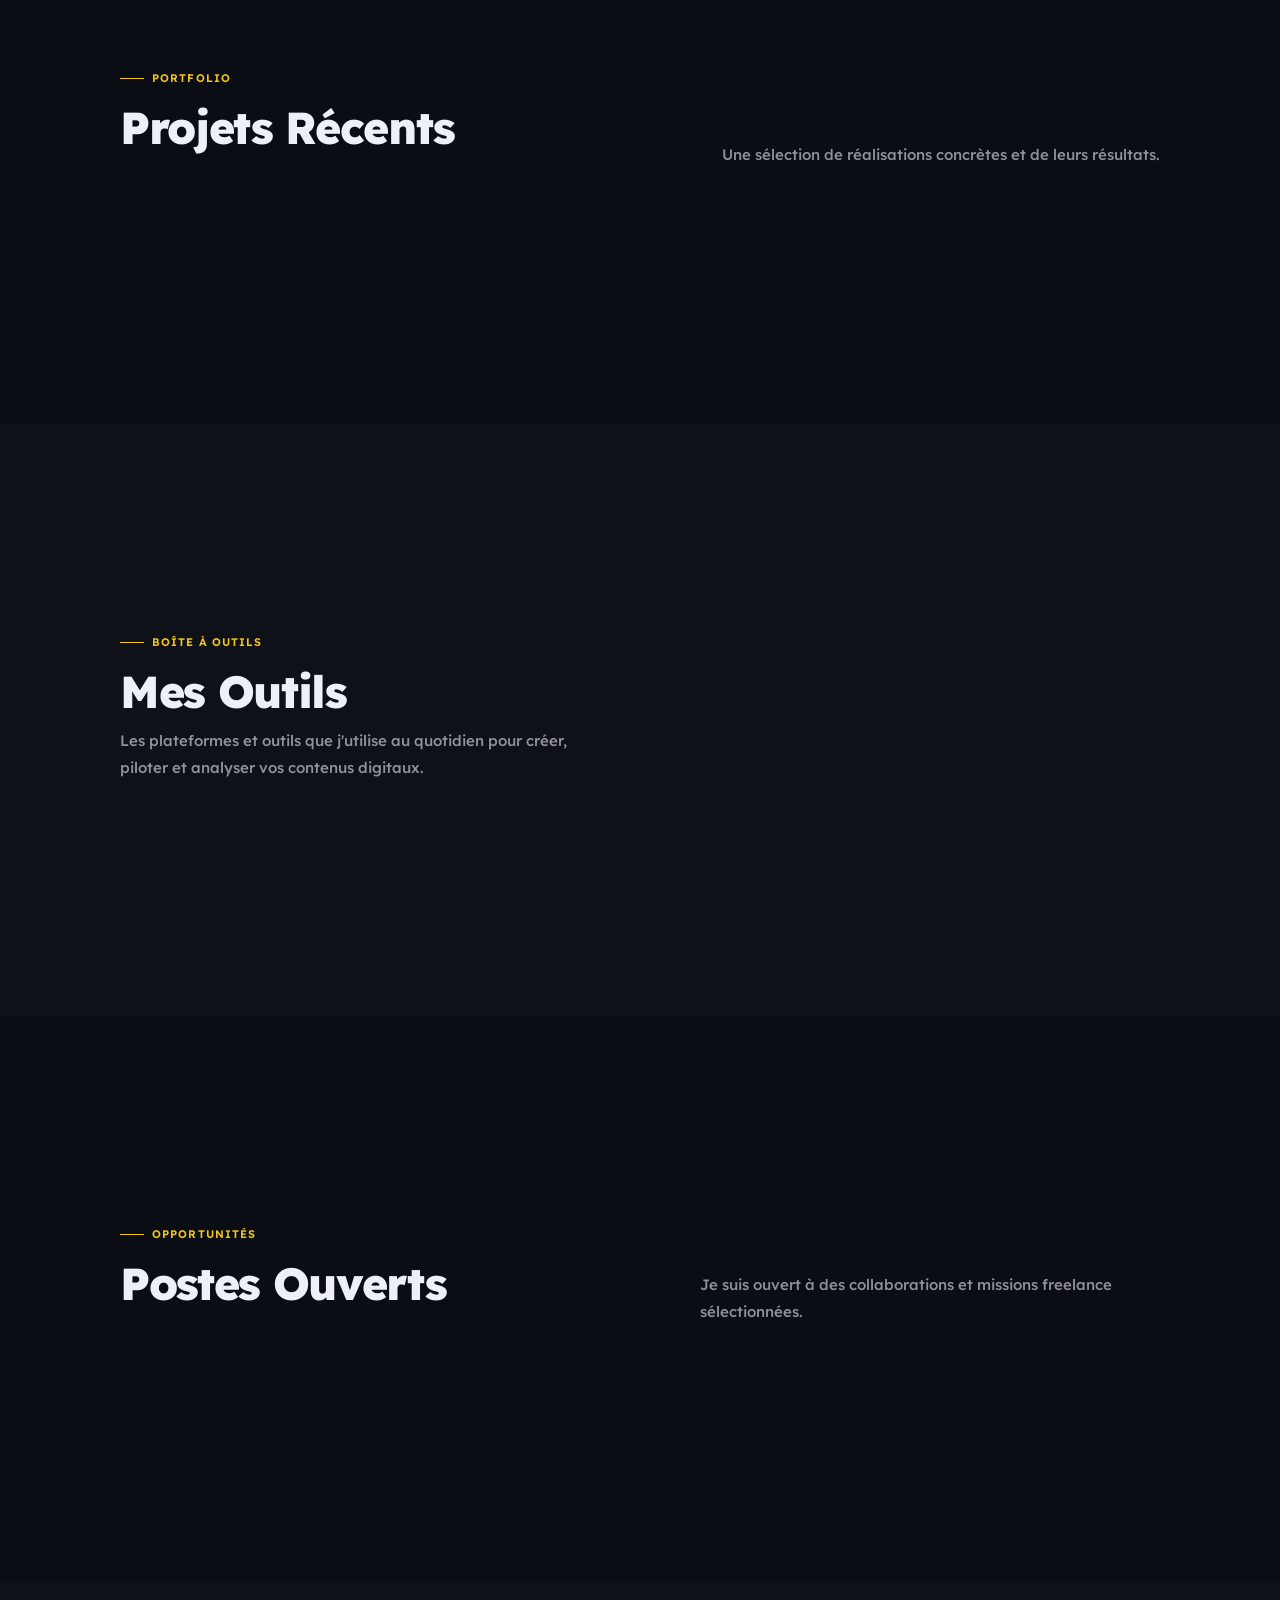
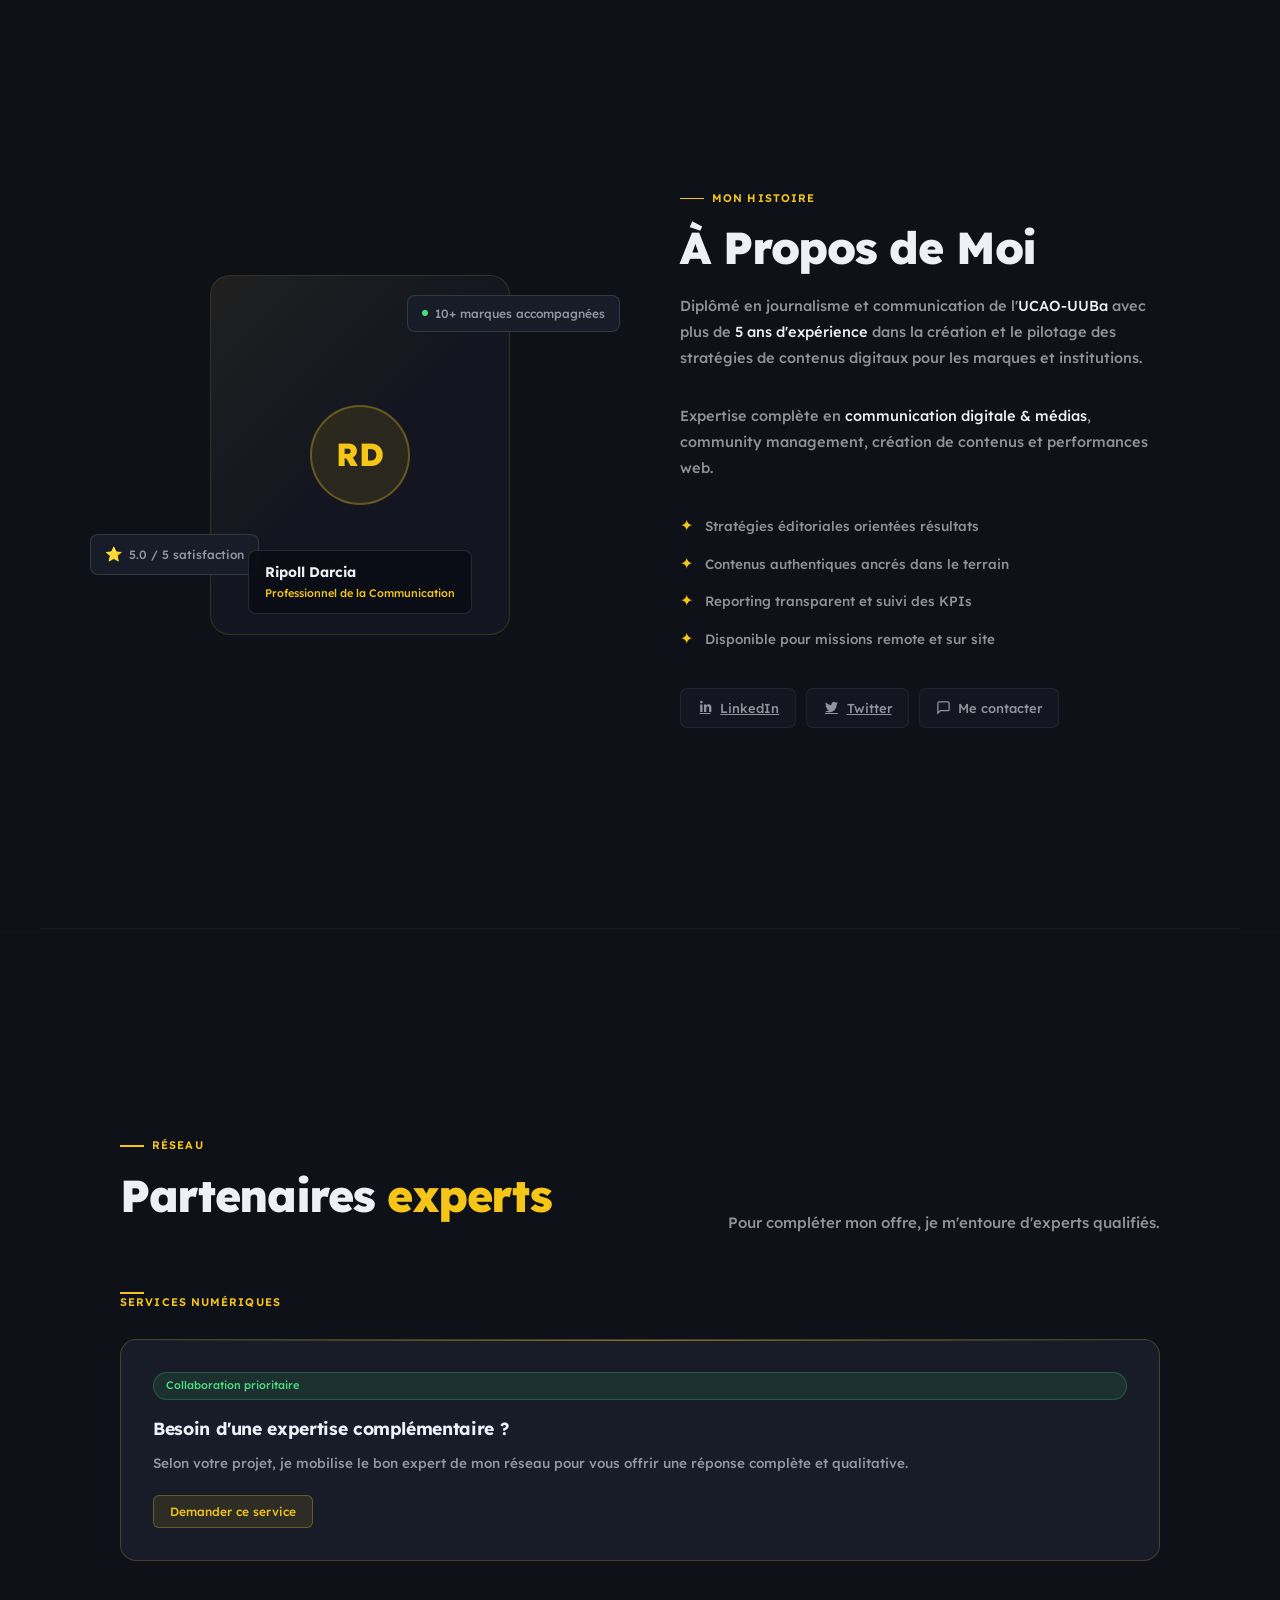
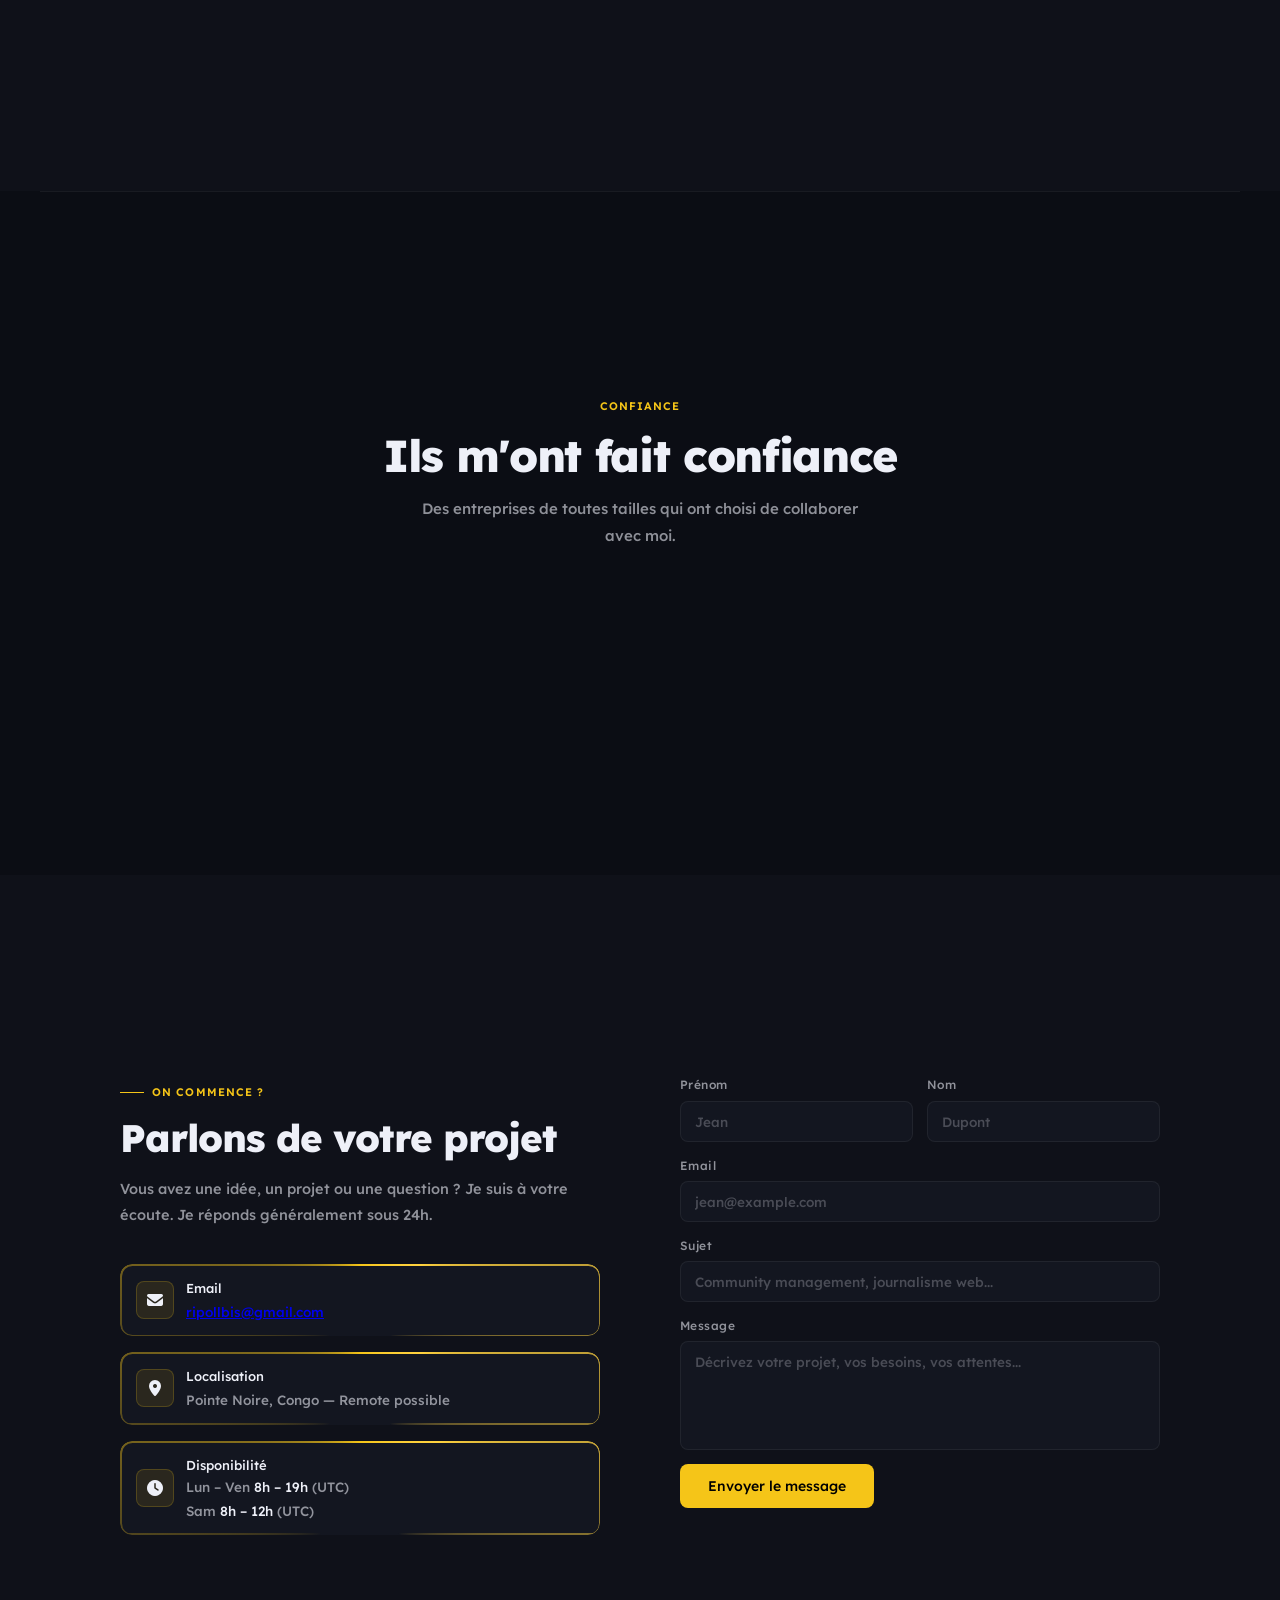
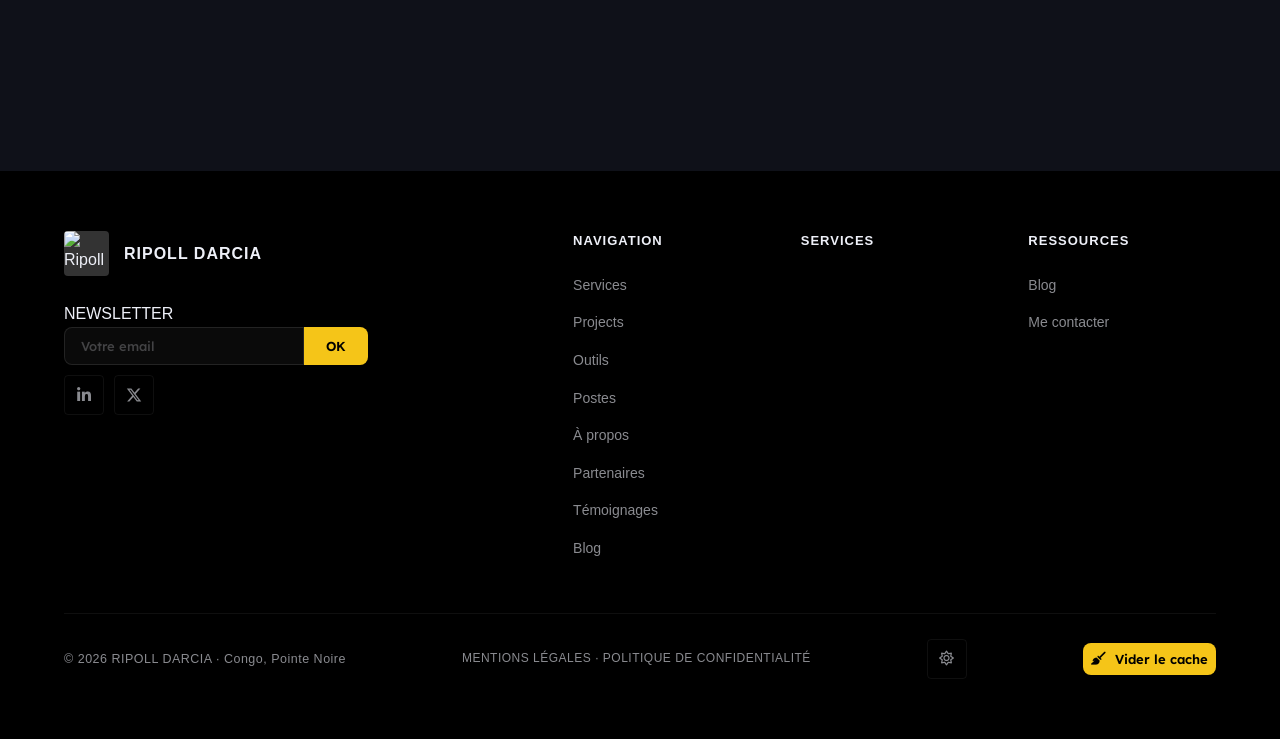
==== commit 5164d4d2: "reglage css 2" ====
--- a/index.html
+++ b/index.html
@@ -233,7 +233,7 @@
 
         <!-- À VALIDER PAR LE CLIENT -->
         <div class="hero-card">
-          <div class="card-head">Horaires d'ouverture</div>
+          <div class="card-head">Horaires Disponibilités</div>
           <div class="tech-grid">
             <div class="tech-pill on">Lundi <br> 08h - 18h</div>
             <div class="tech-pill on">Mardi <br> 08h - 18h</div>
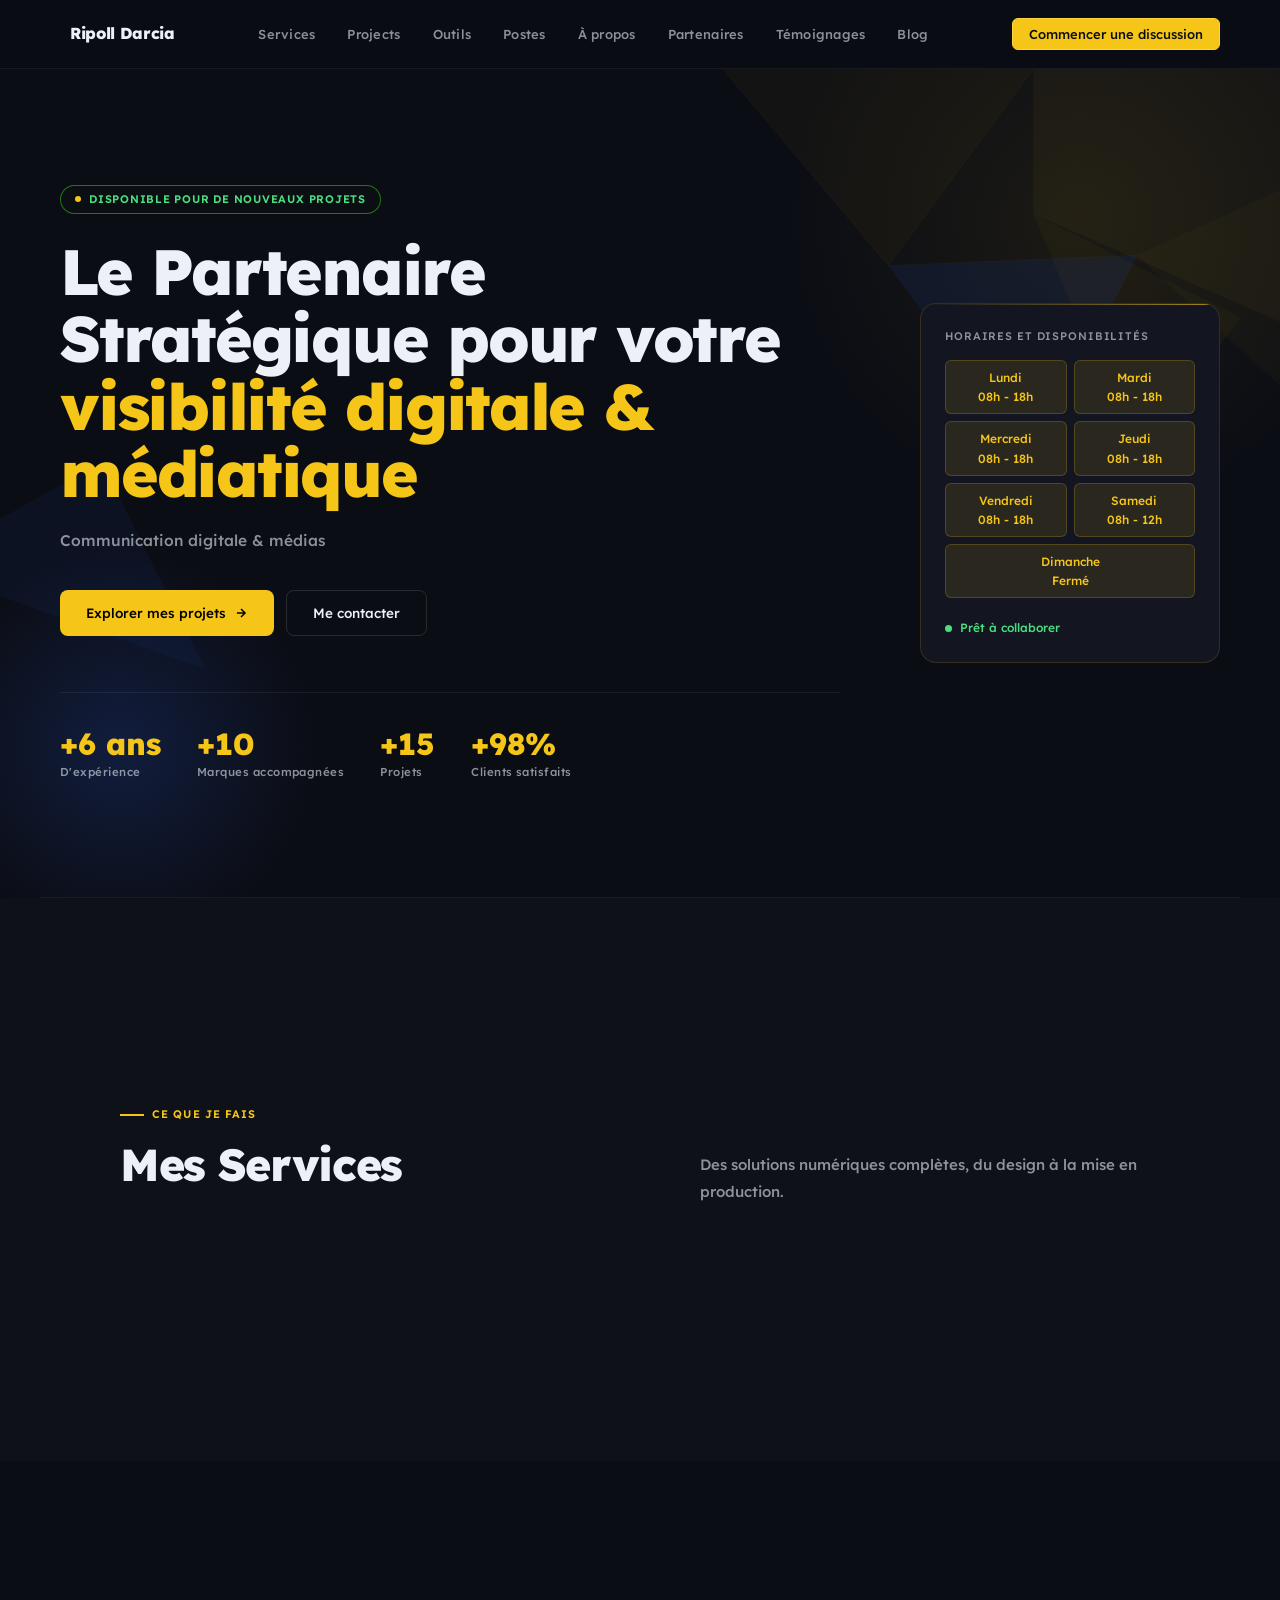
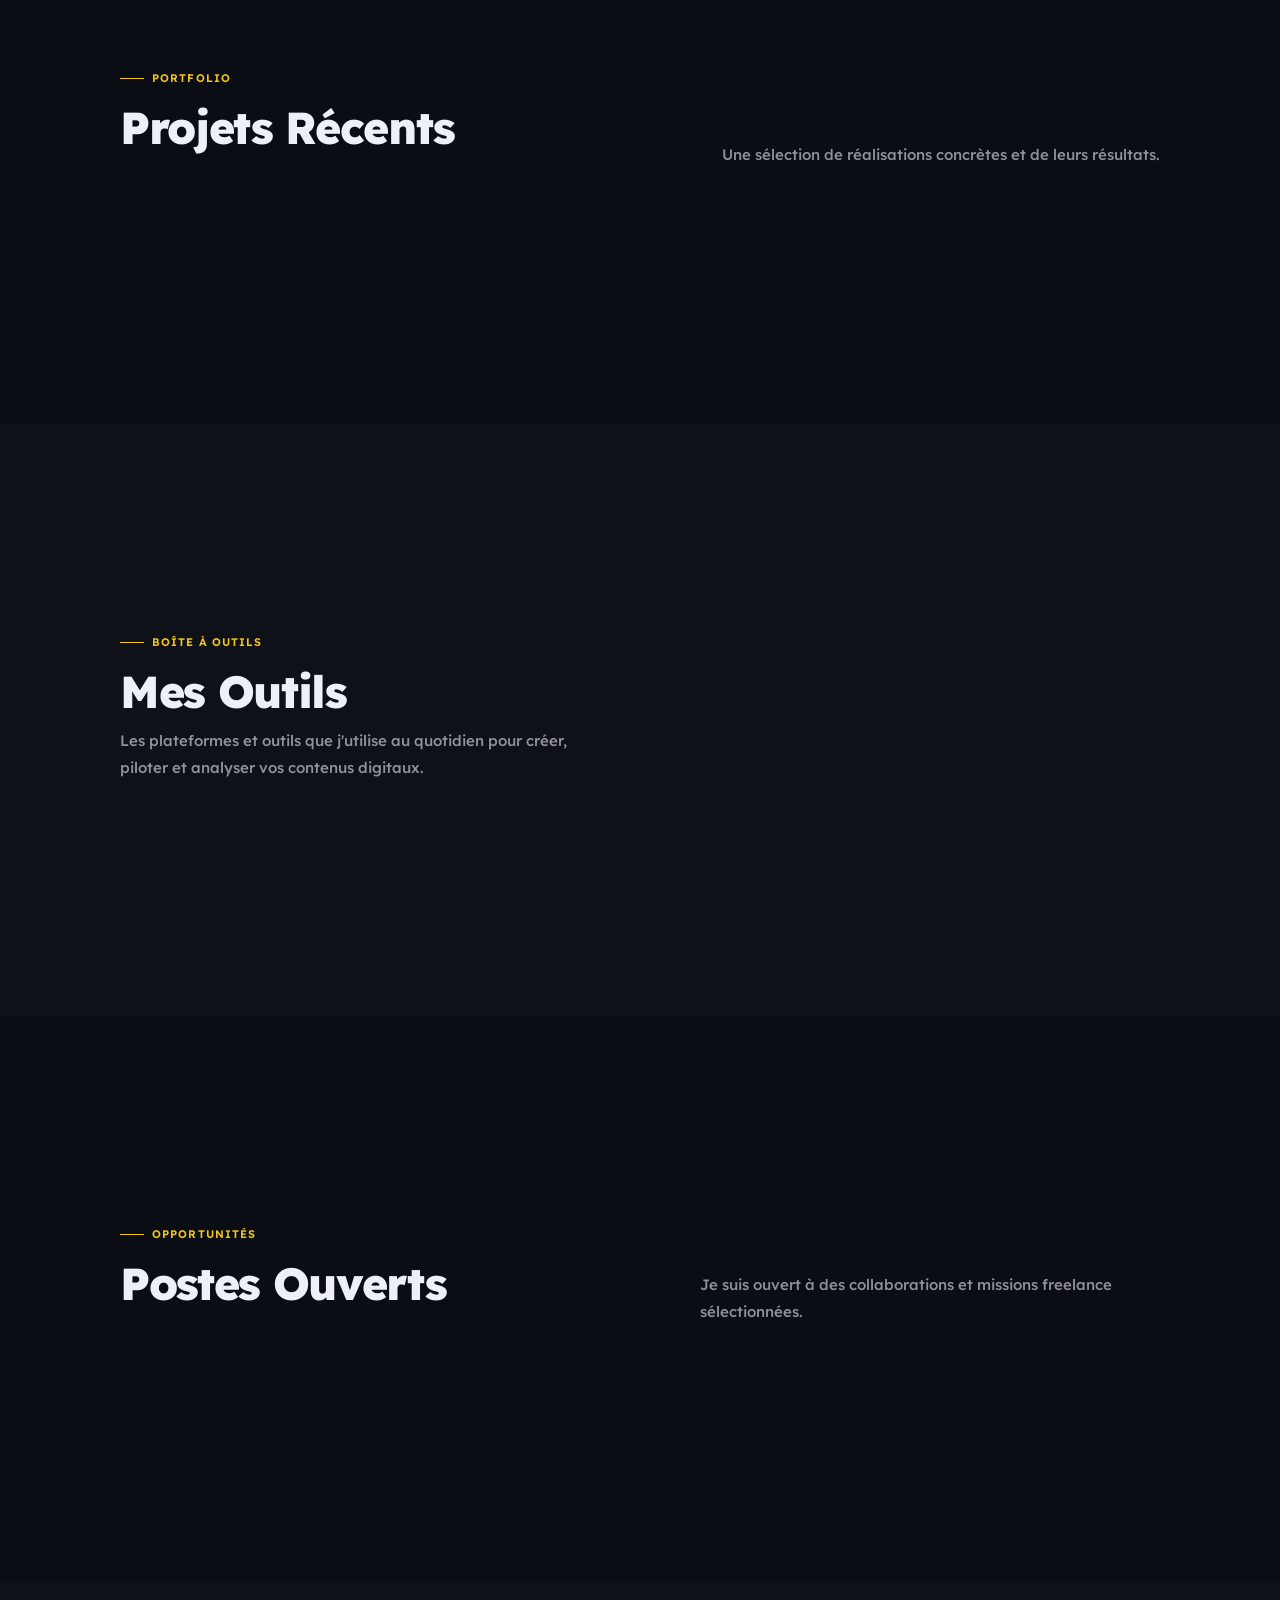
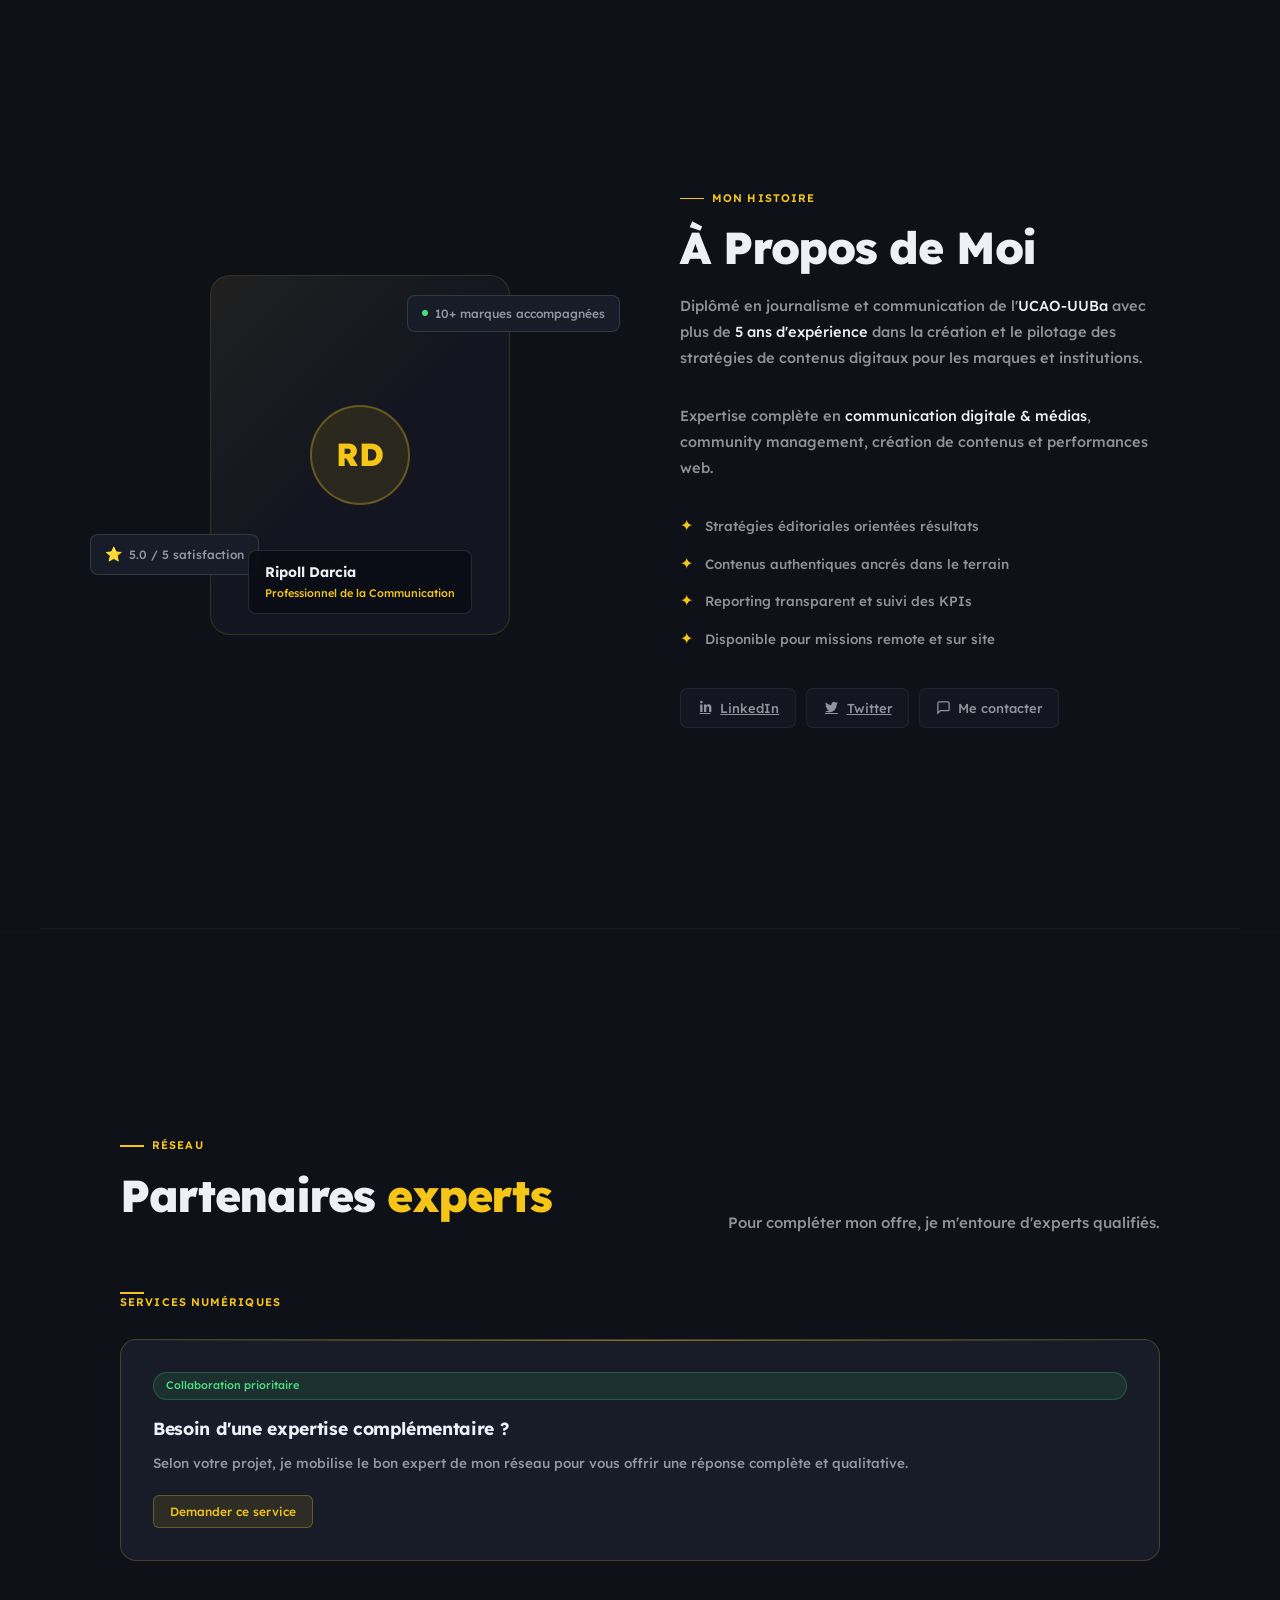
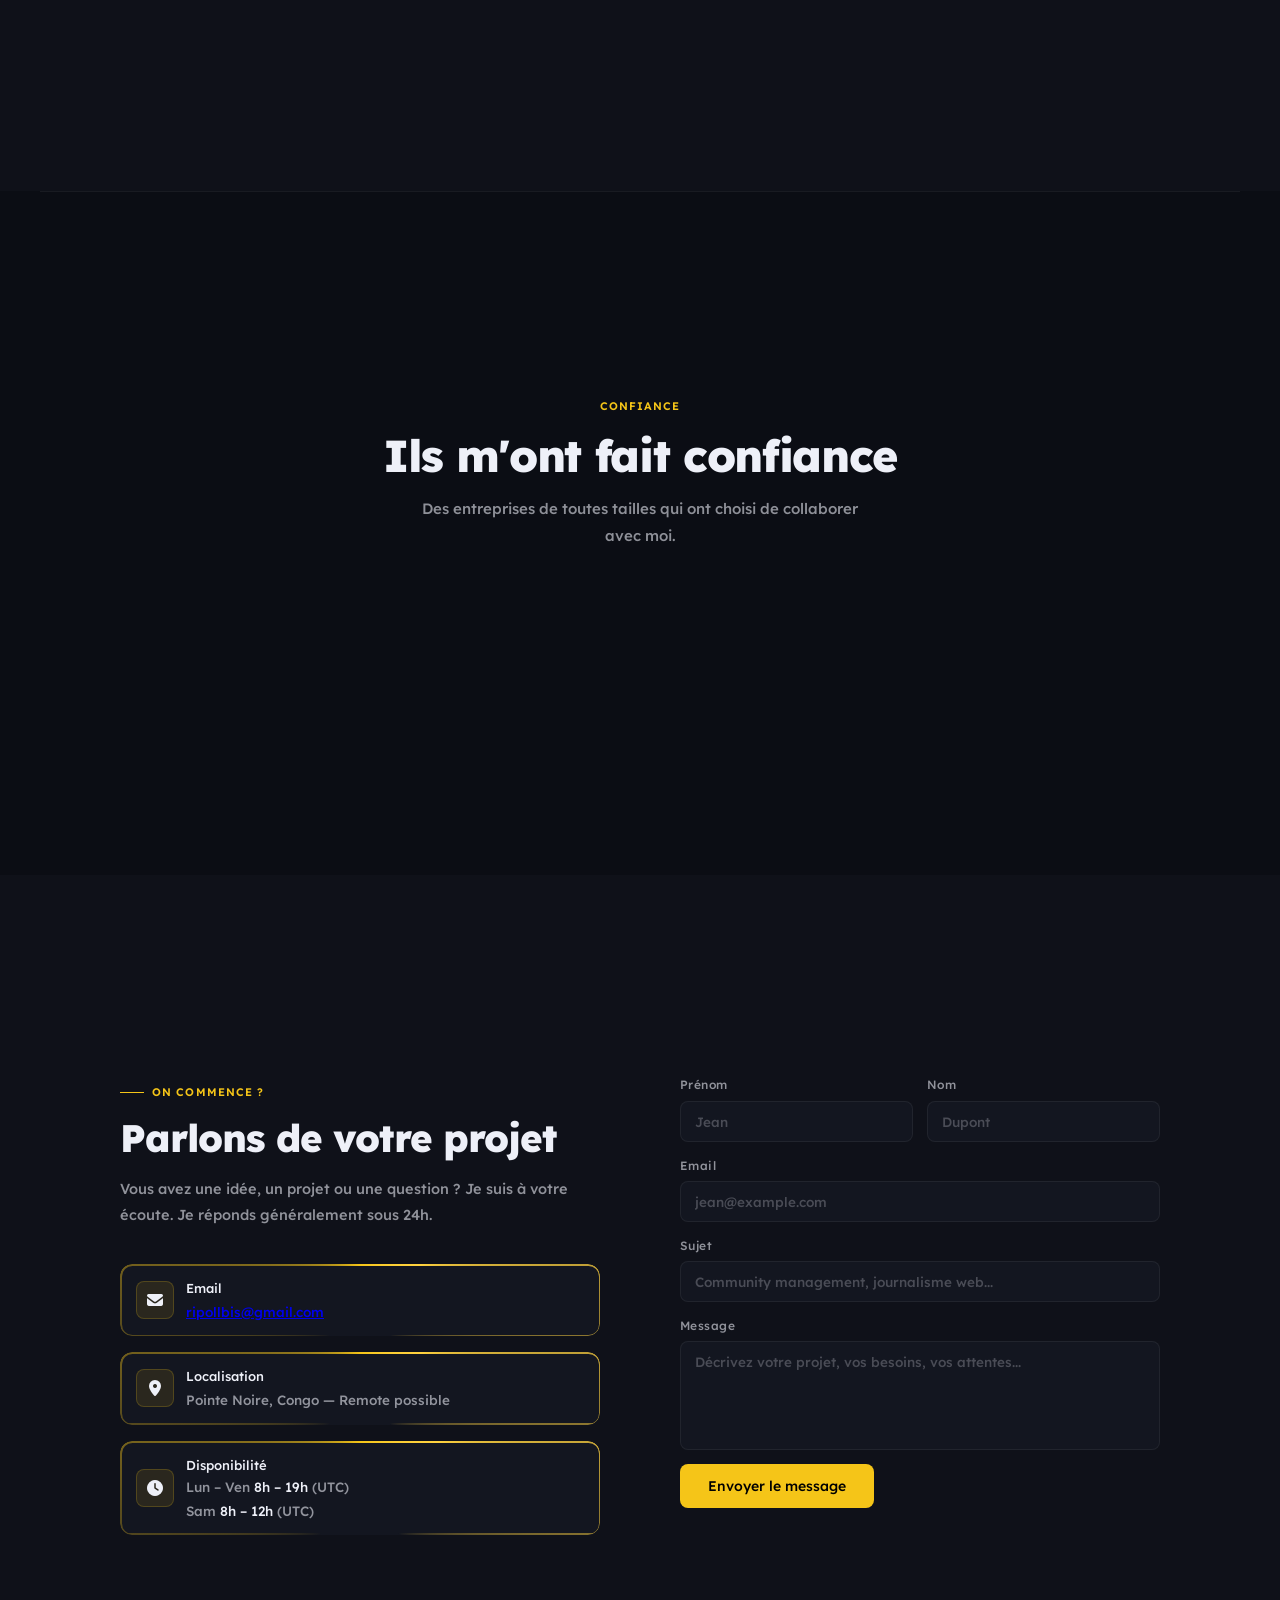
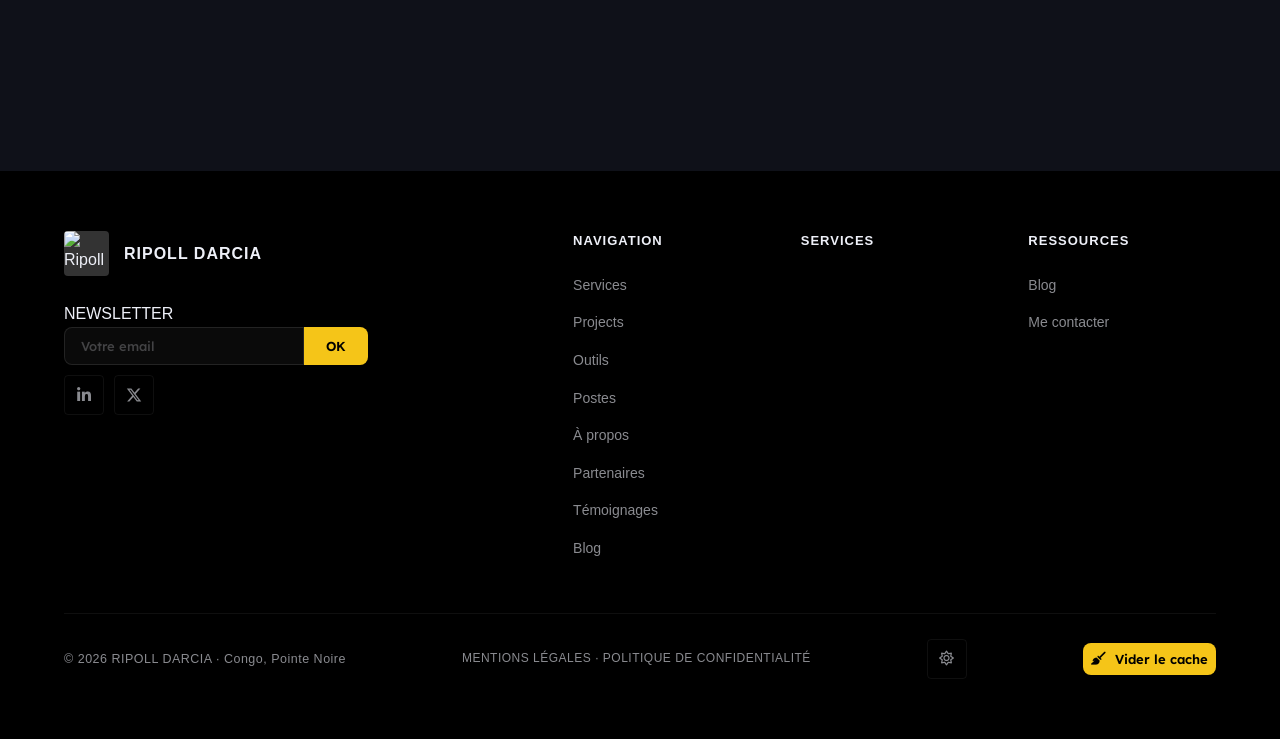
==== commit 2cb0f405: "reglage css 4" ====
--- a/index.html
+++ b/index.html
@@ -233,7 +233,7 @@
 
         <!-- À VALIDER PAR LE CLIENT -->
         <div class="hero-card">
-          <div class="card-head">Horaires Disponibilités</div>
+          <div class="card-head">Horaires et Disponibilités</div>
           <div class="tech-grid">
             <div class="tech-pill on">Lundi <br> 08h - 18h</div>
             <div class="tech-pill on">Mardi <br> 08h - 18h</div>
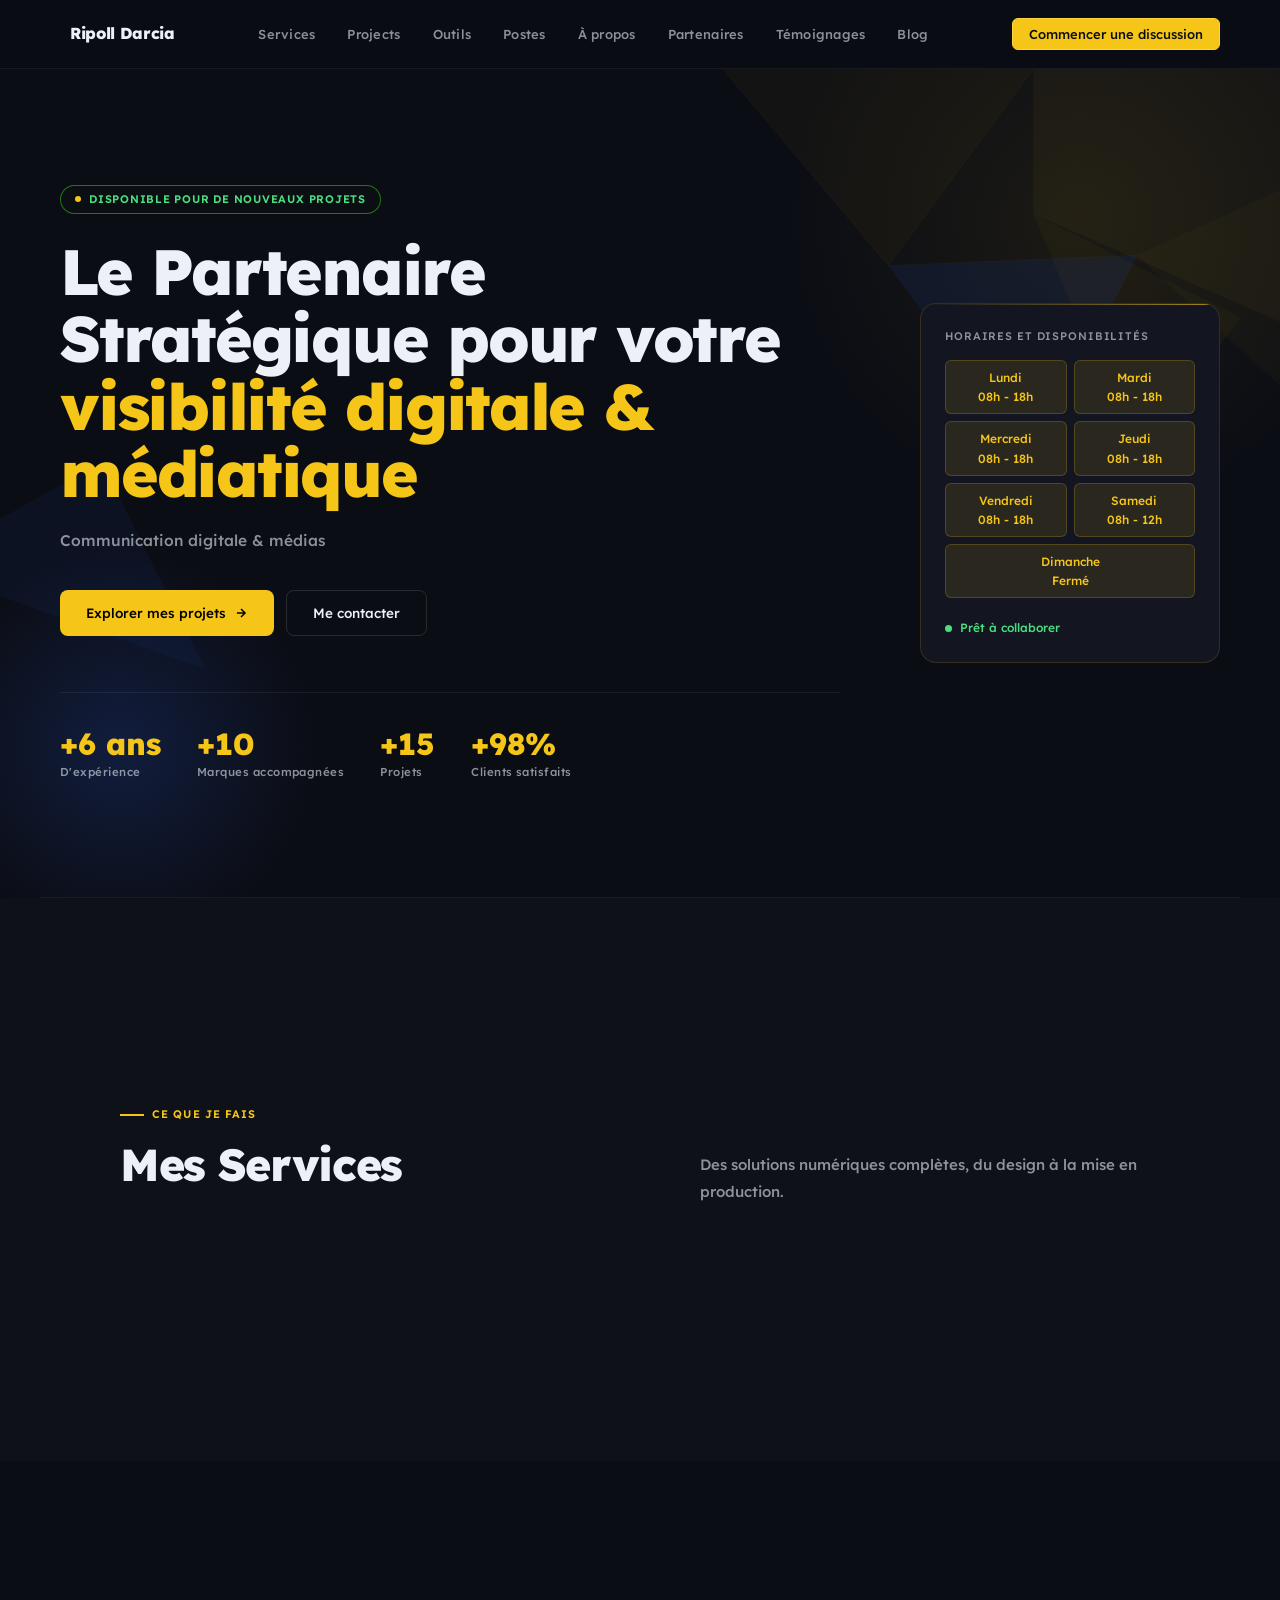
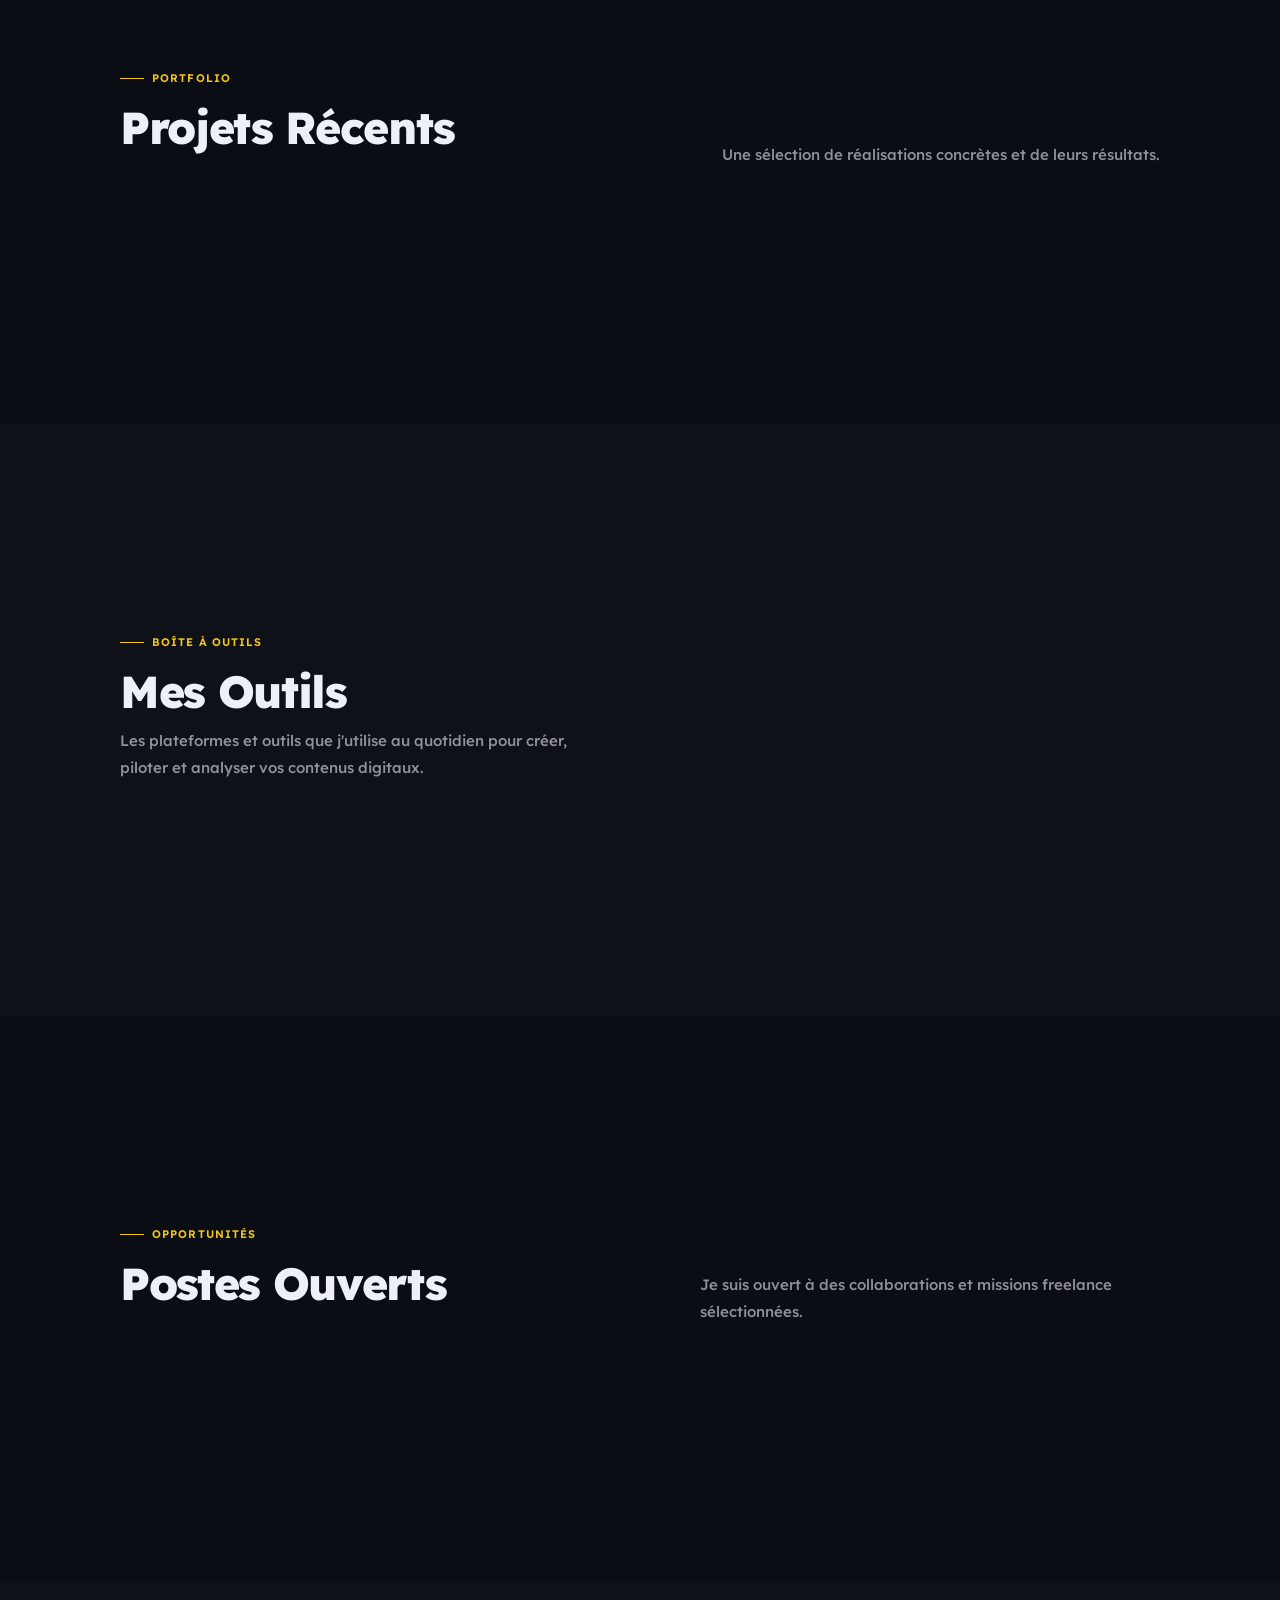
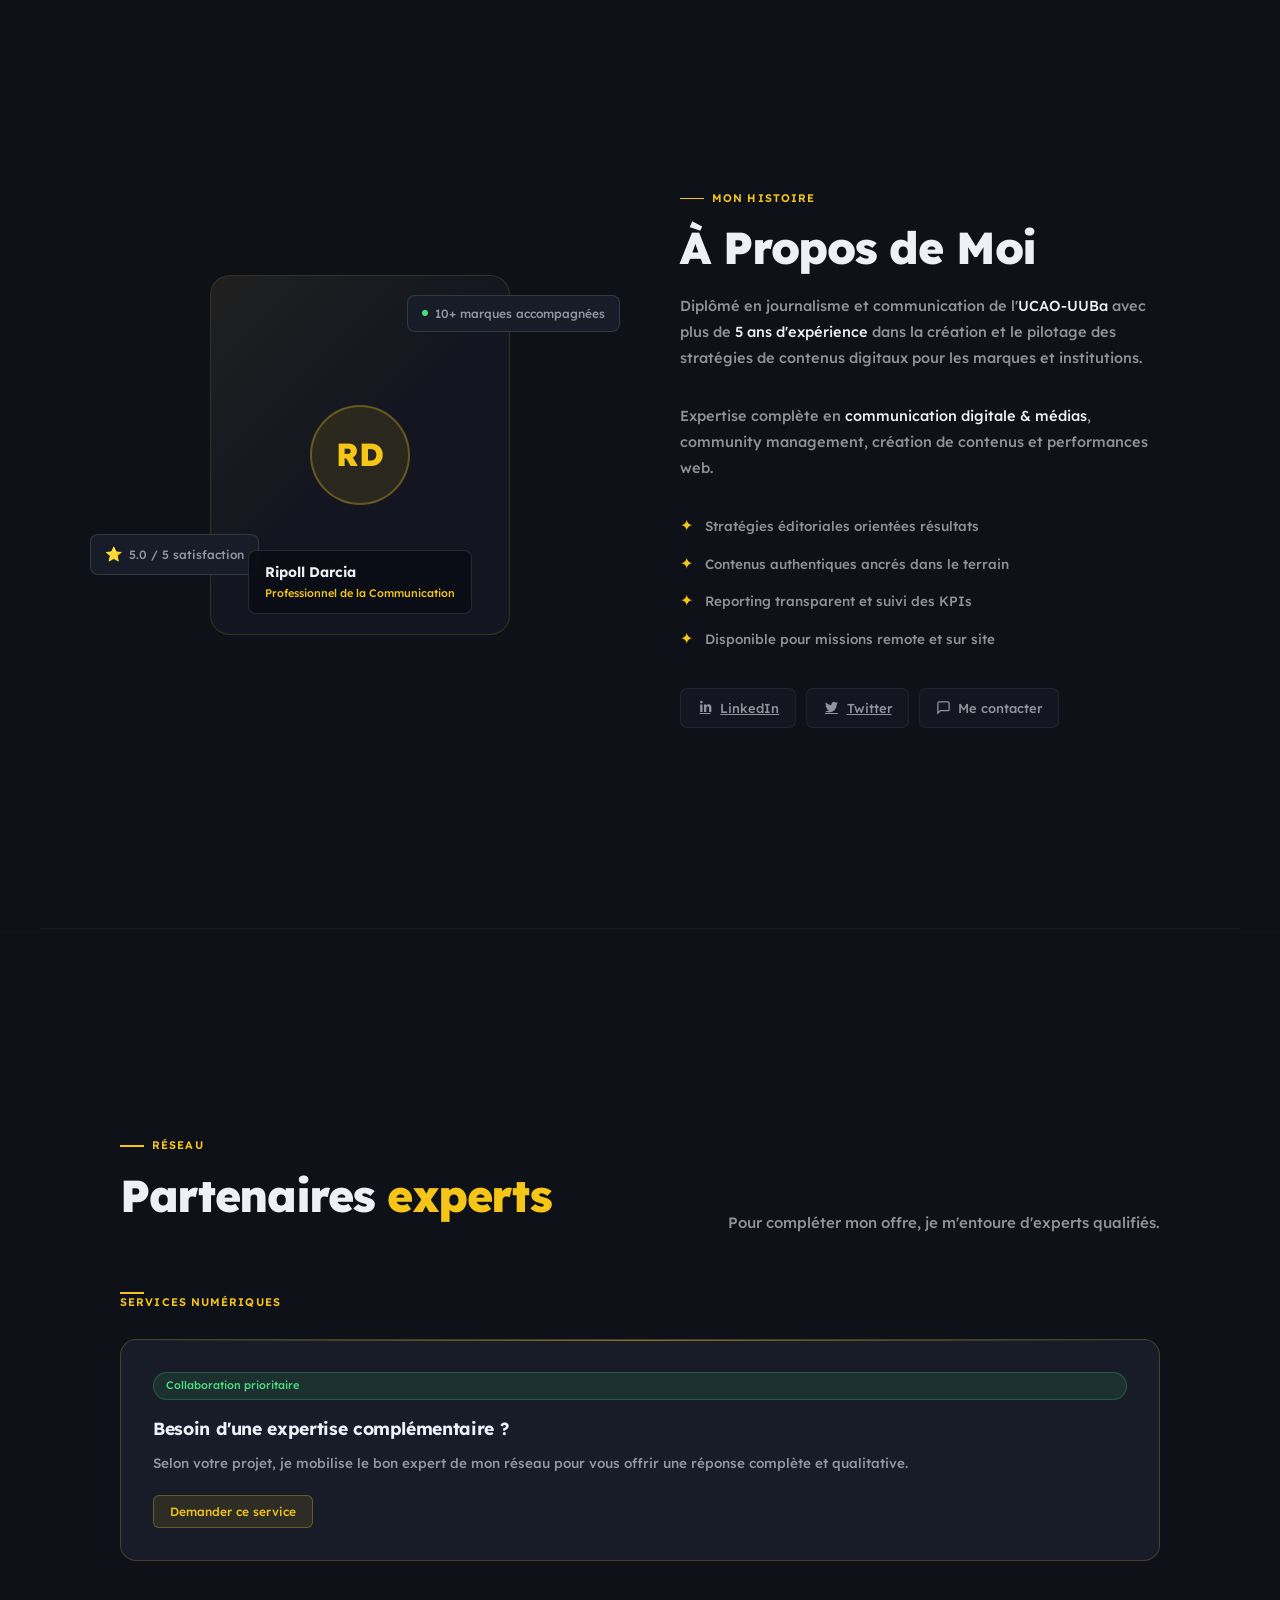
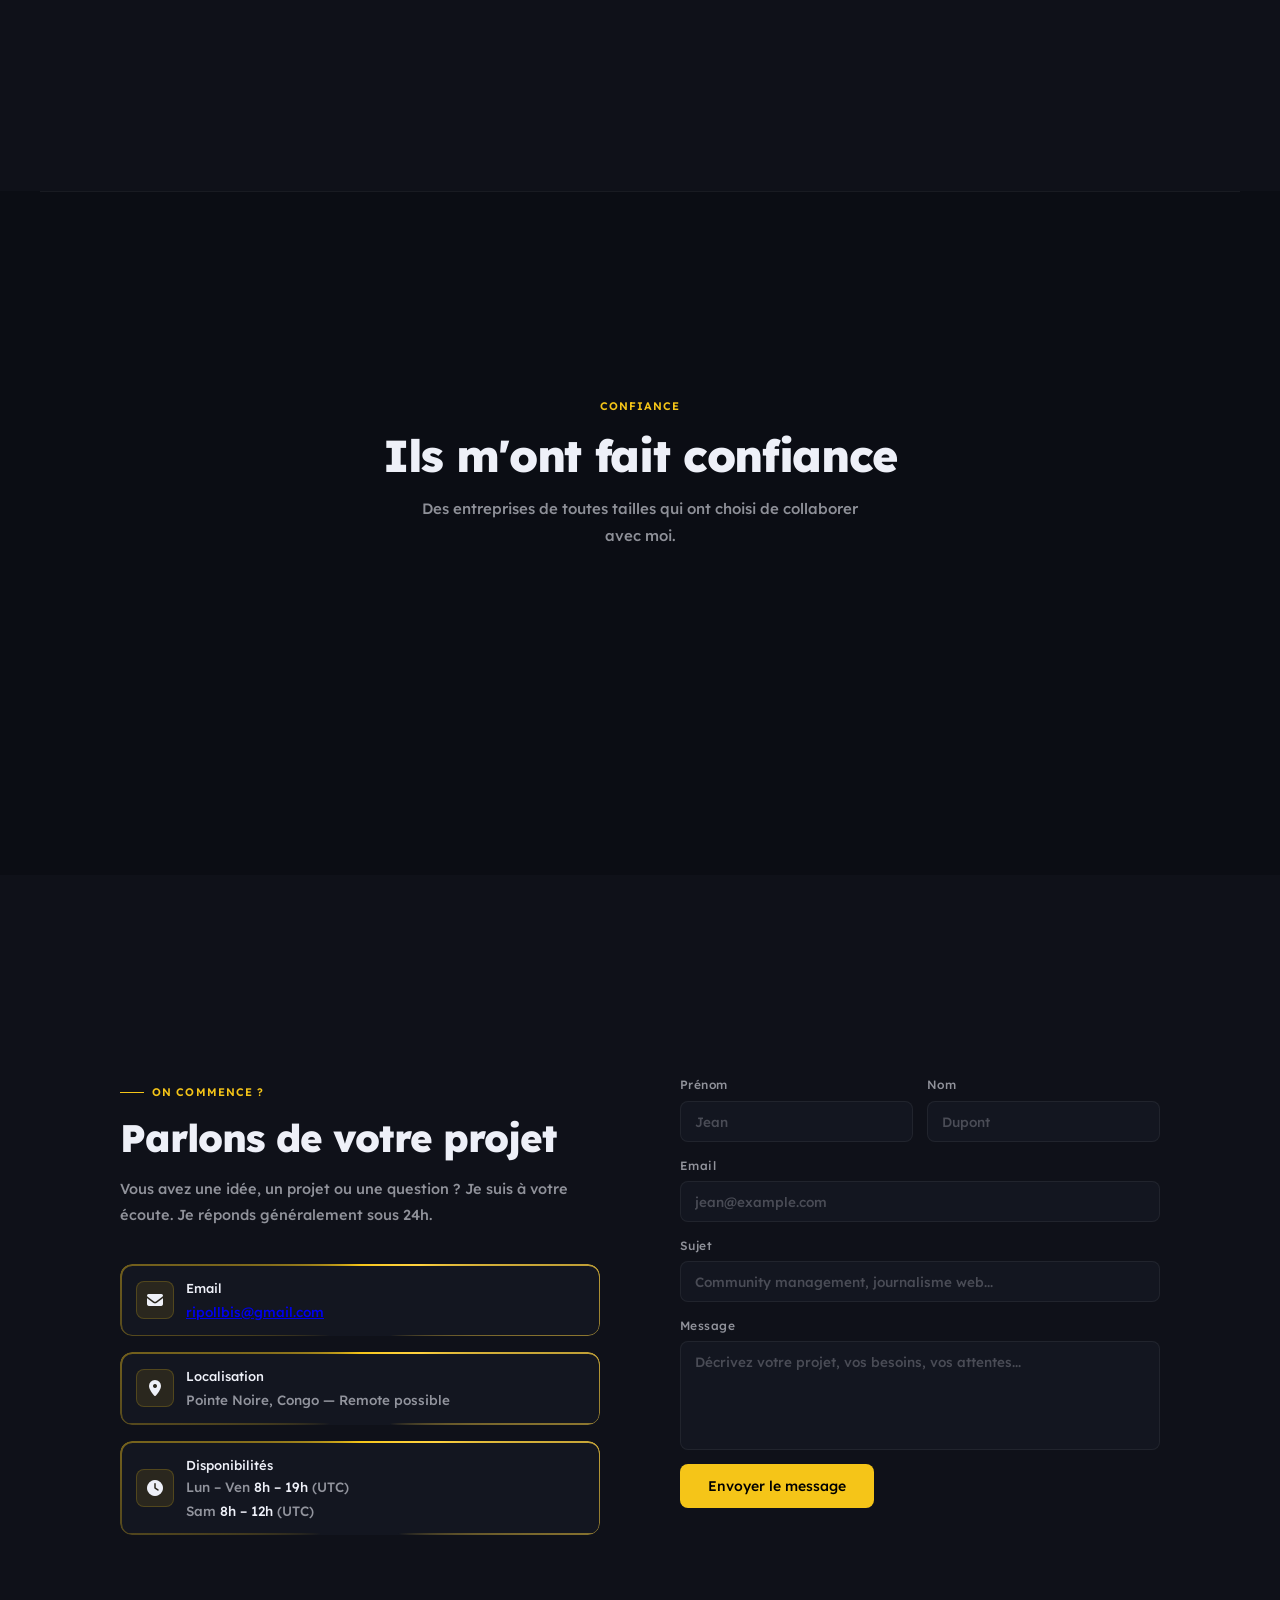
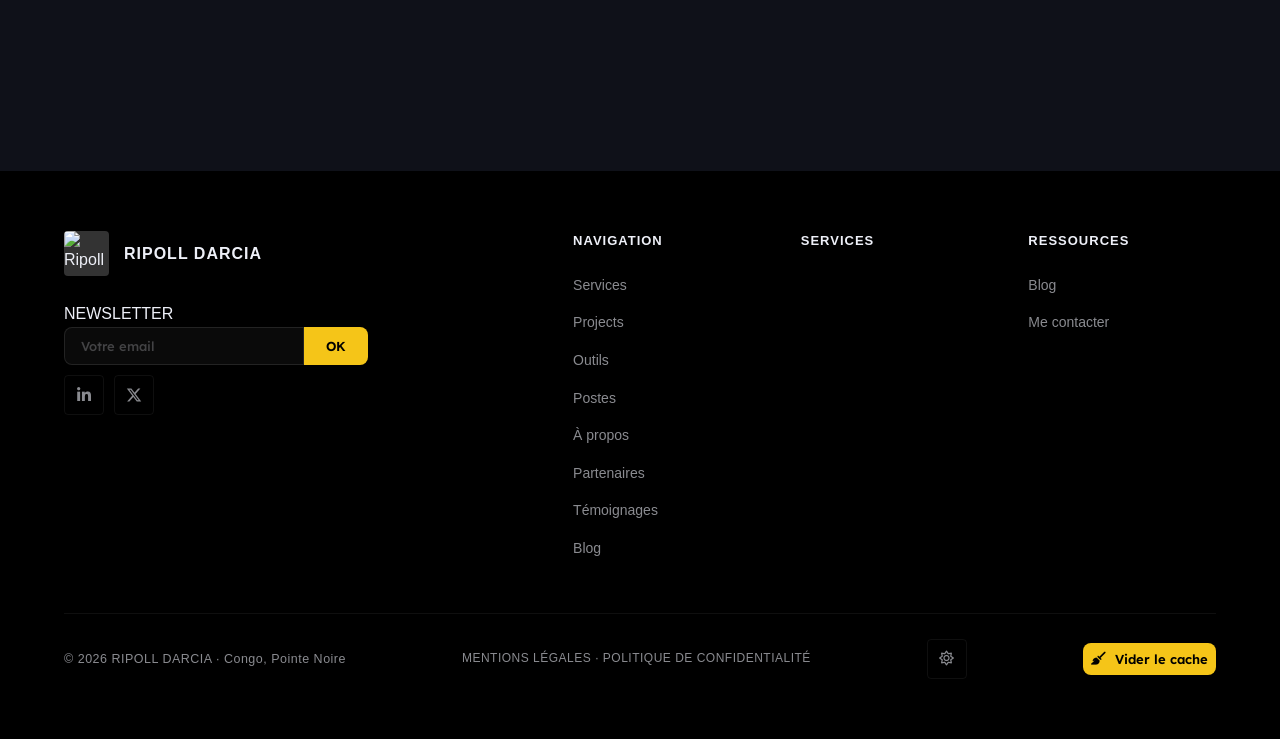
==== commit 1687a729: "reglage css 5" ====
--- a/index.html
+++ b/index.html
@@ -536,7 +536,7 @@
               <div class="contact-item">
                 <div class="contact-icon-wrap"><i class="fa-solid fa-clock"></i></div>
                 <div class="contact-item-text">
-                  <strong>Disponibilité</strong>
+                  <strong>Disponibilités</strong>
                   <div class="contact-hours">
                     <span>Lun – Ven <b>8h – 19h</b> (UTC)</span>
                     <span>Sam <b>8h – 12h</b> (UTC)</span>
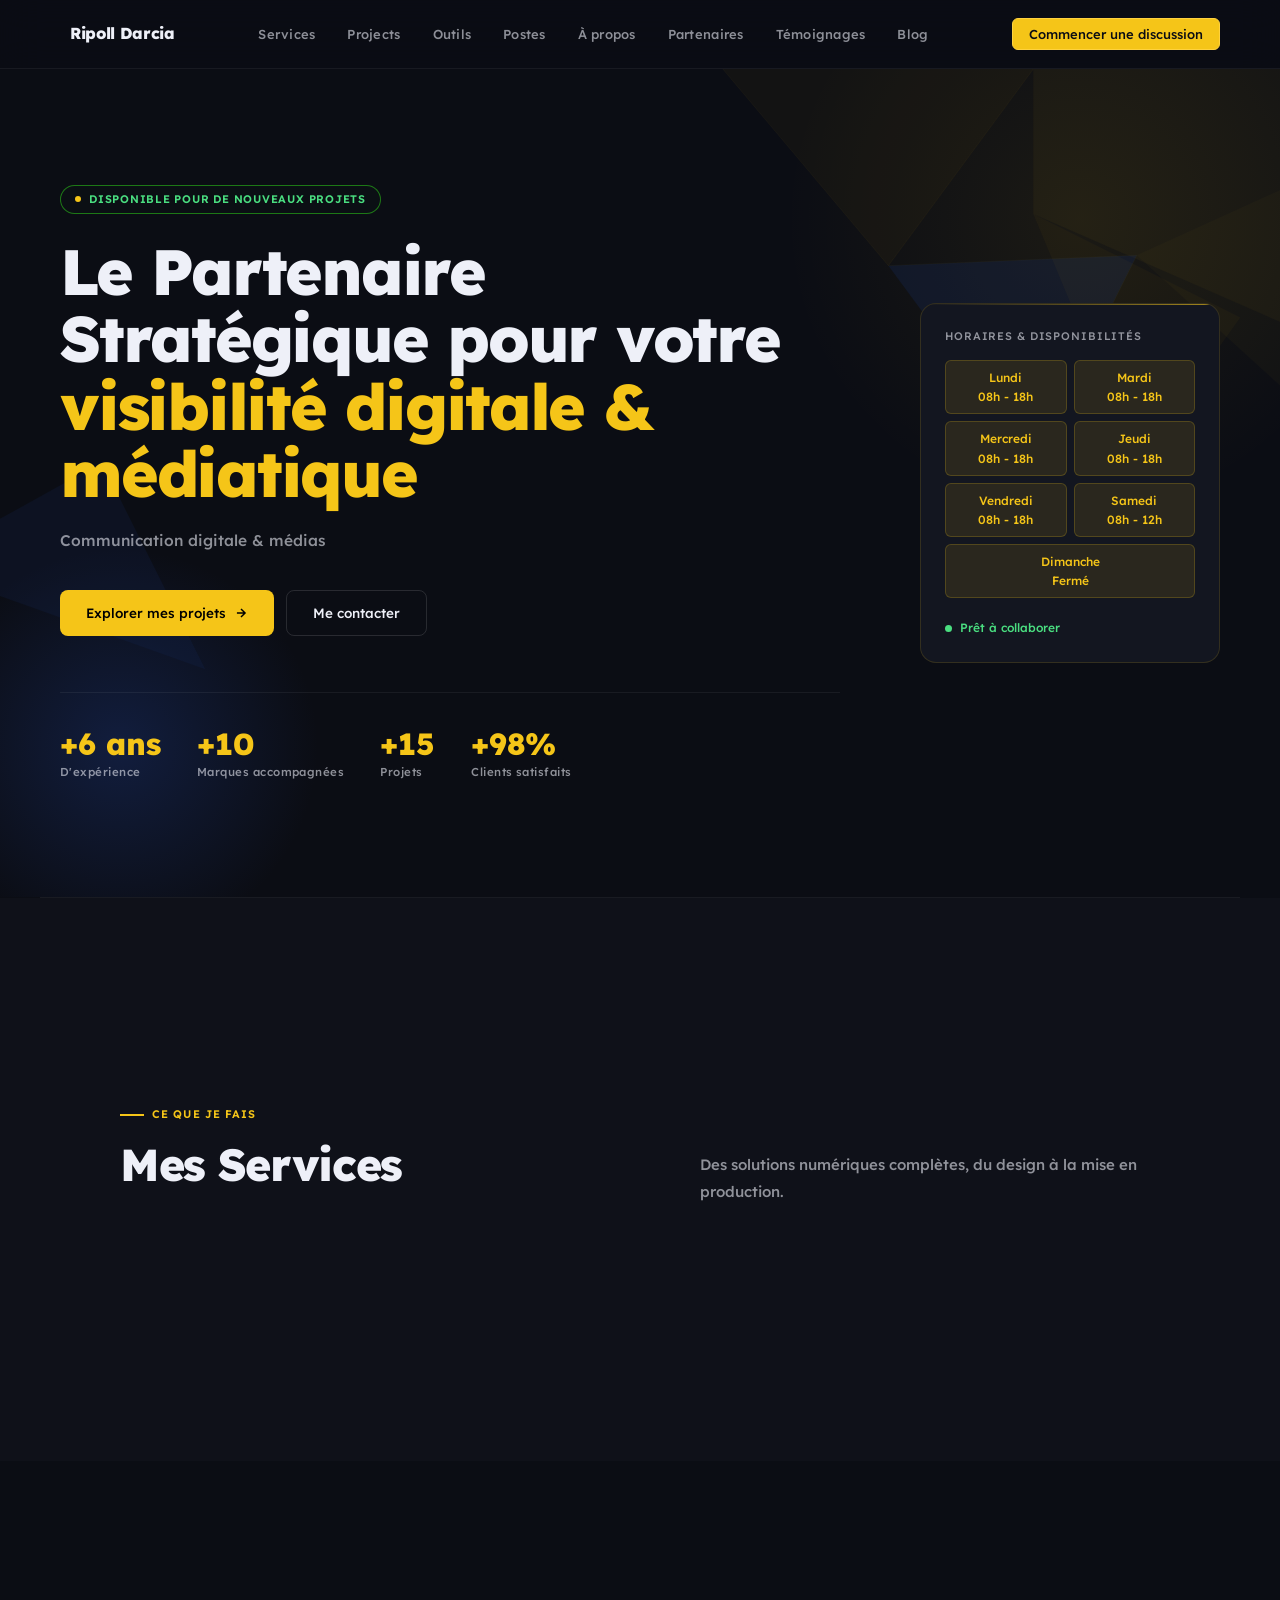
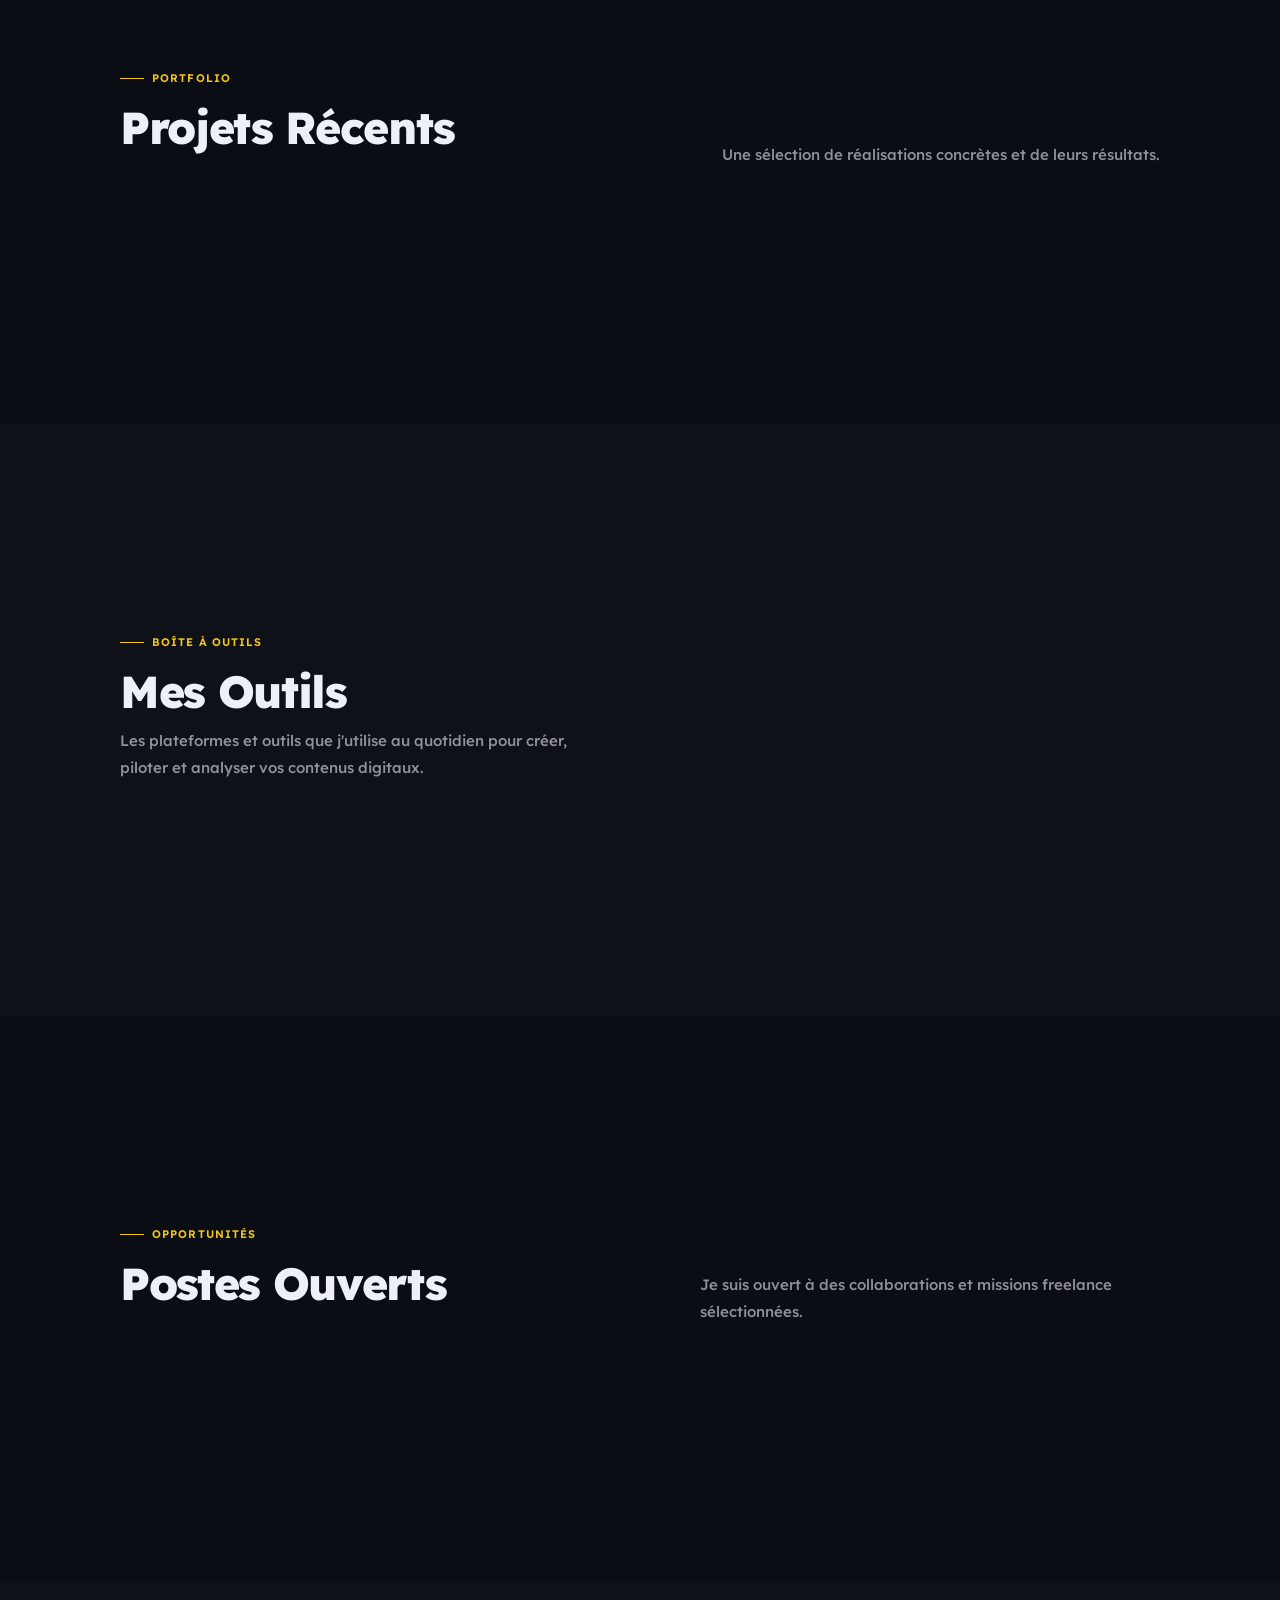
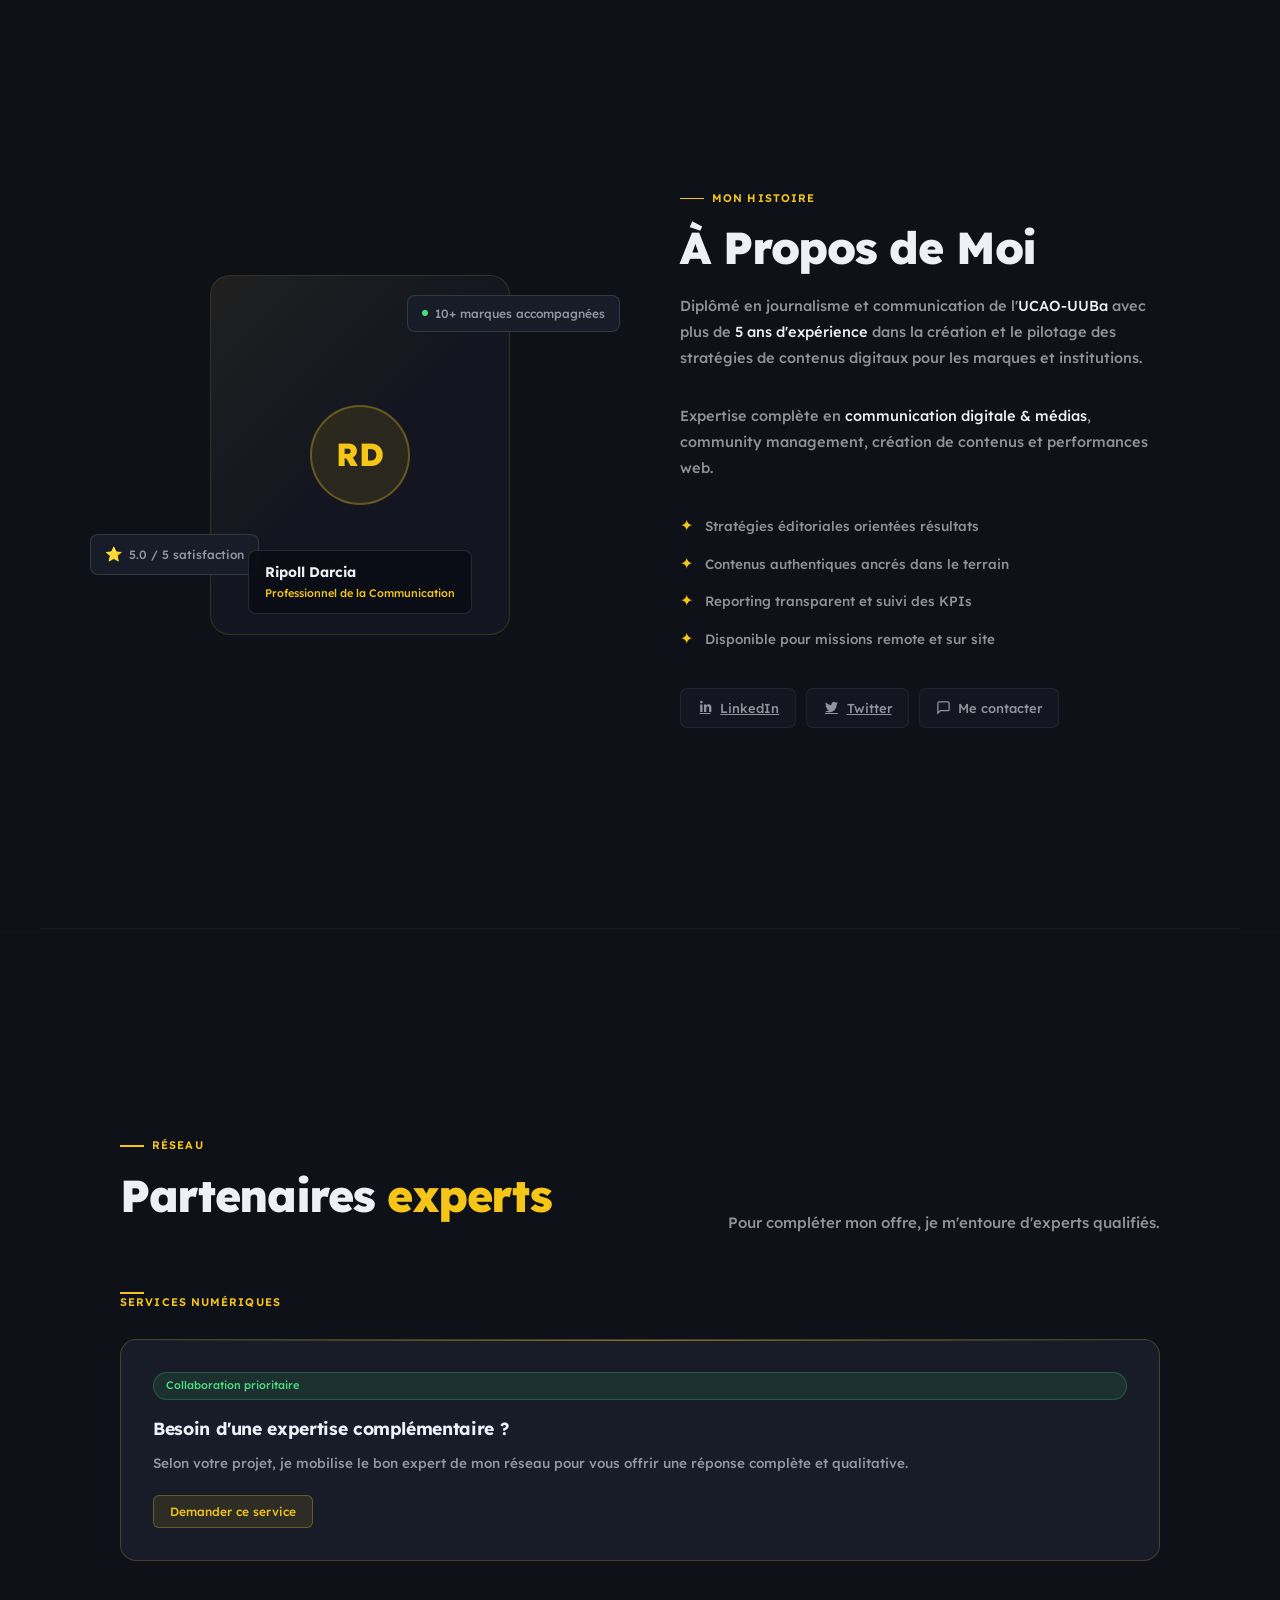
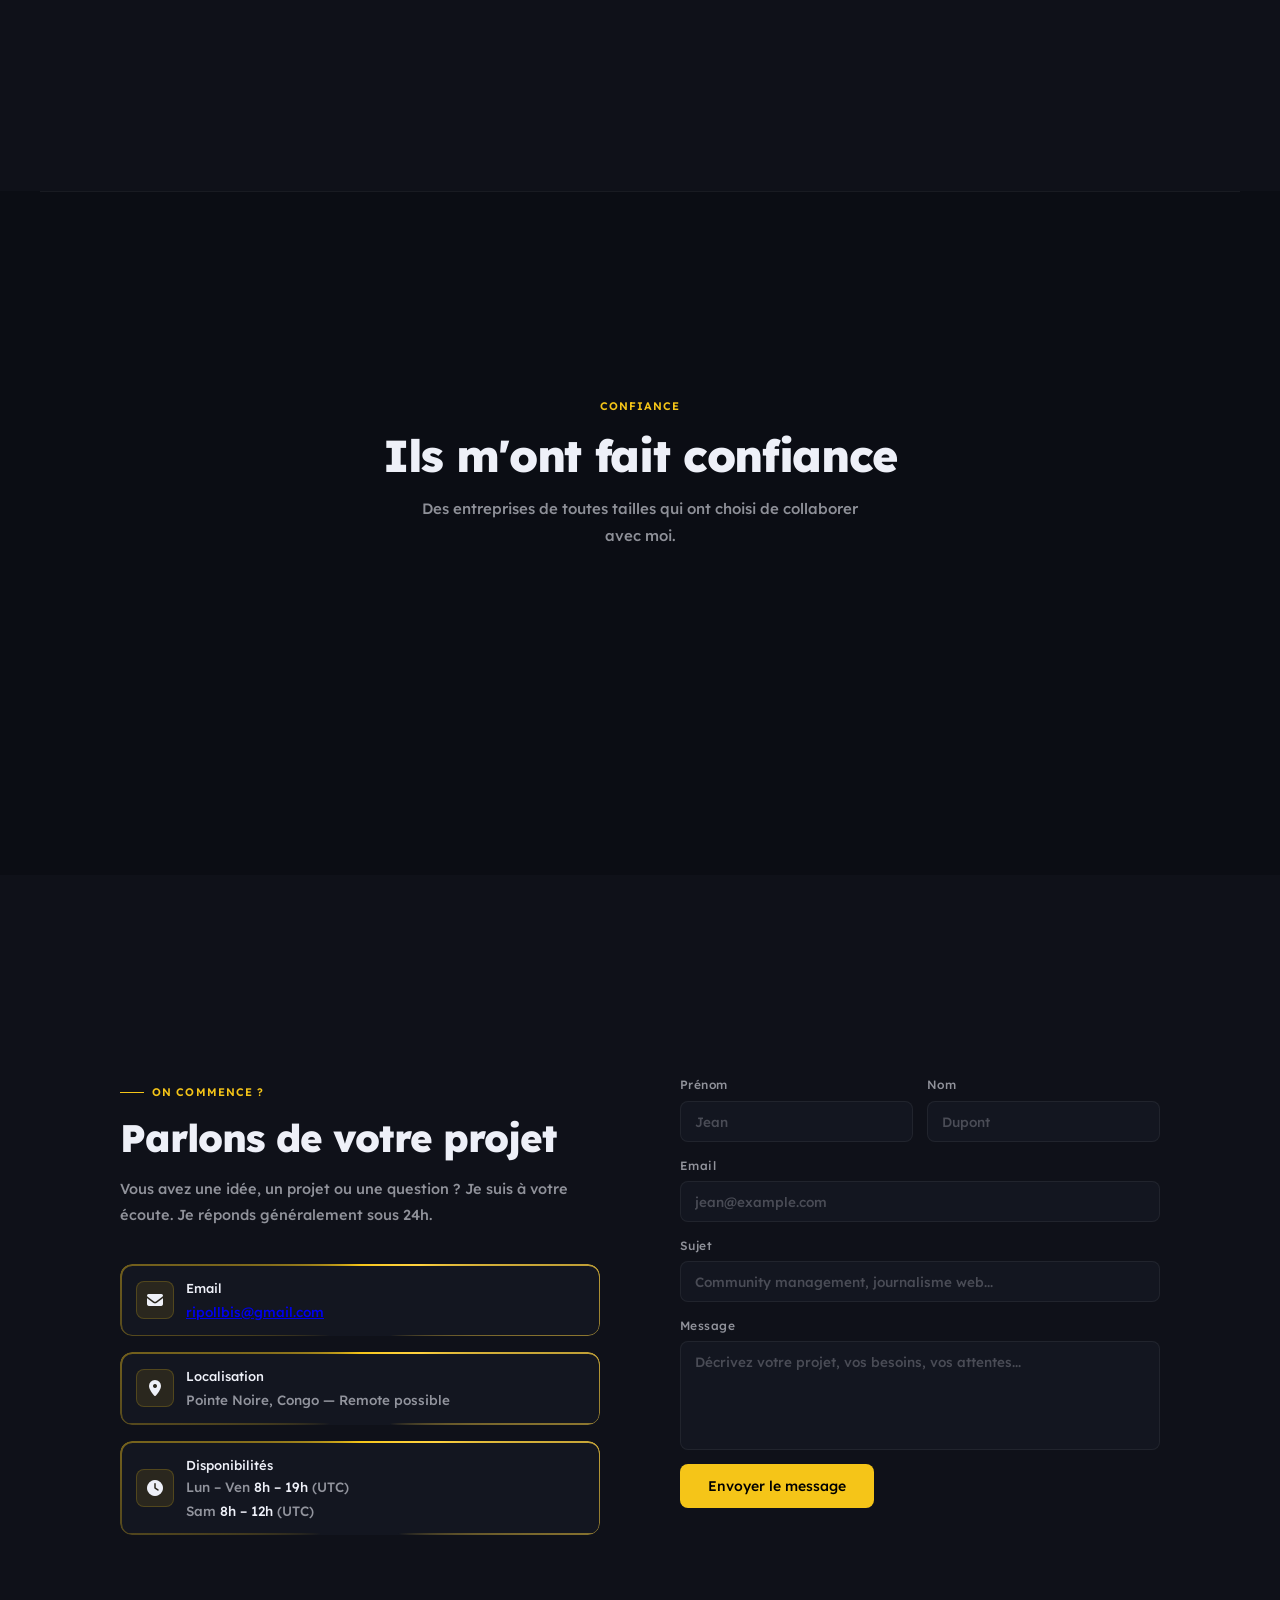
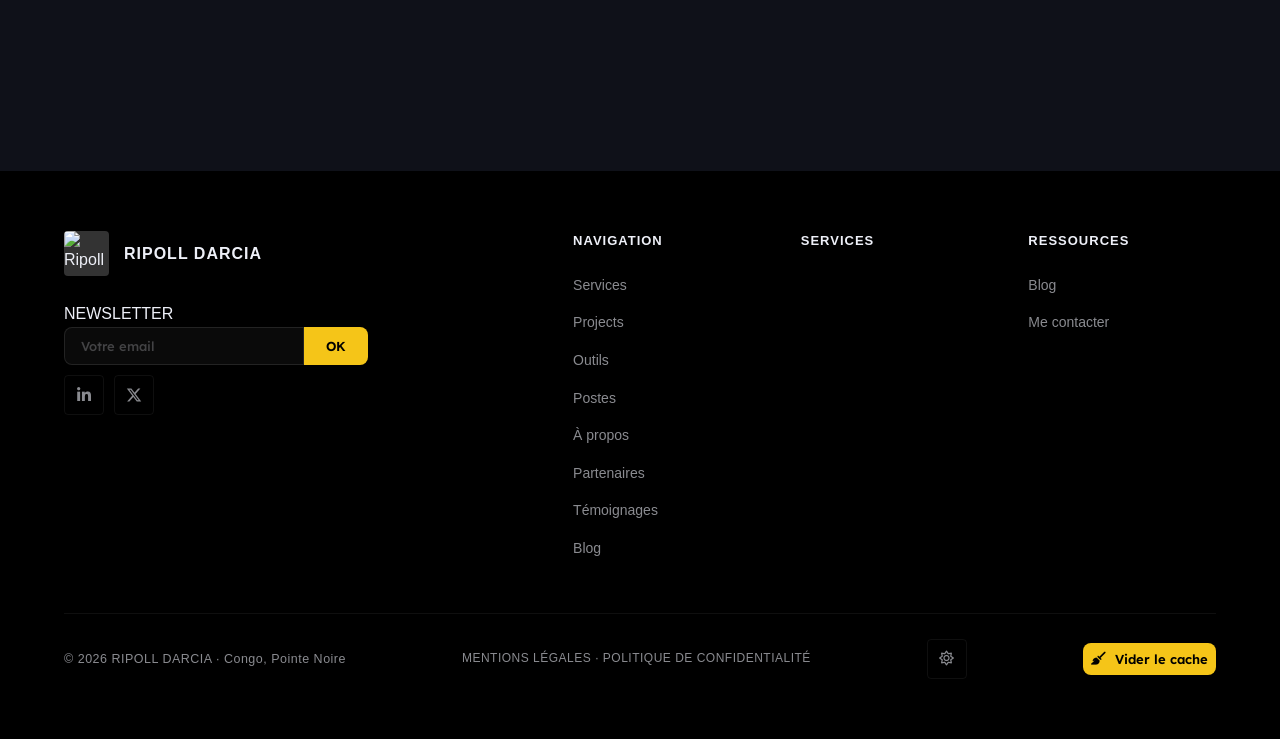
==== commit ee3ca6c1: "reglage css 6" ====
--- a/index.html
+++ b/index.html
@@ -233,7 +233,7 @@
 
         <!-- À VALIDER PAR LE CLIENT -->
         <div class="hero-card">
-          <div class="card-head">Horaires et Disponibilités</div>
+          <div class="card-head">Horaires &amp; Disponibilités</div>
           <div class="tech-grid">
             <div class="tech-pill on">Lundi <br> 08h - 18h</div>
             <div class="tech-pill on">Mardi <br> 08h - 18h</div>
